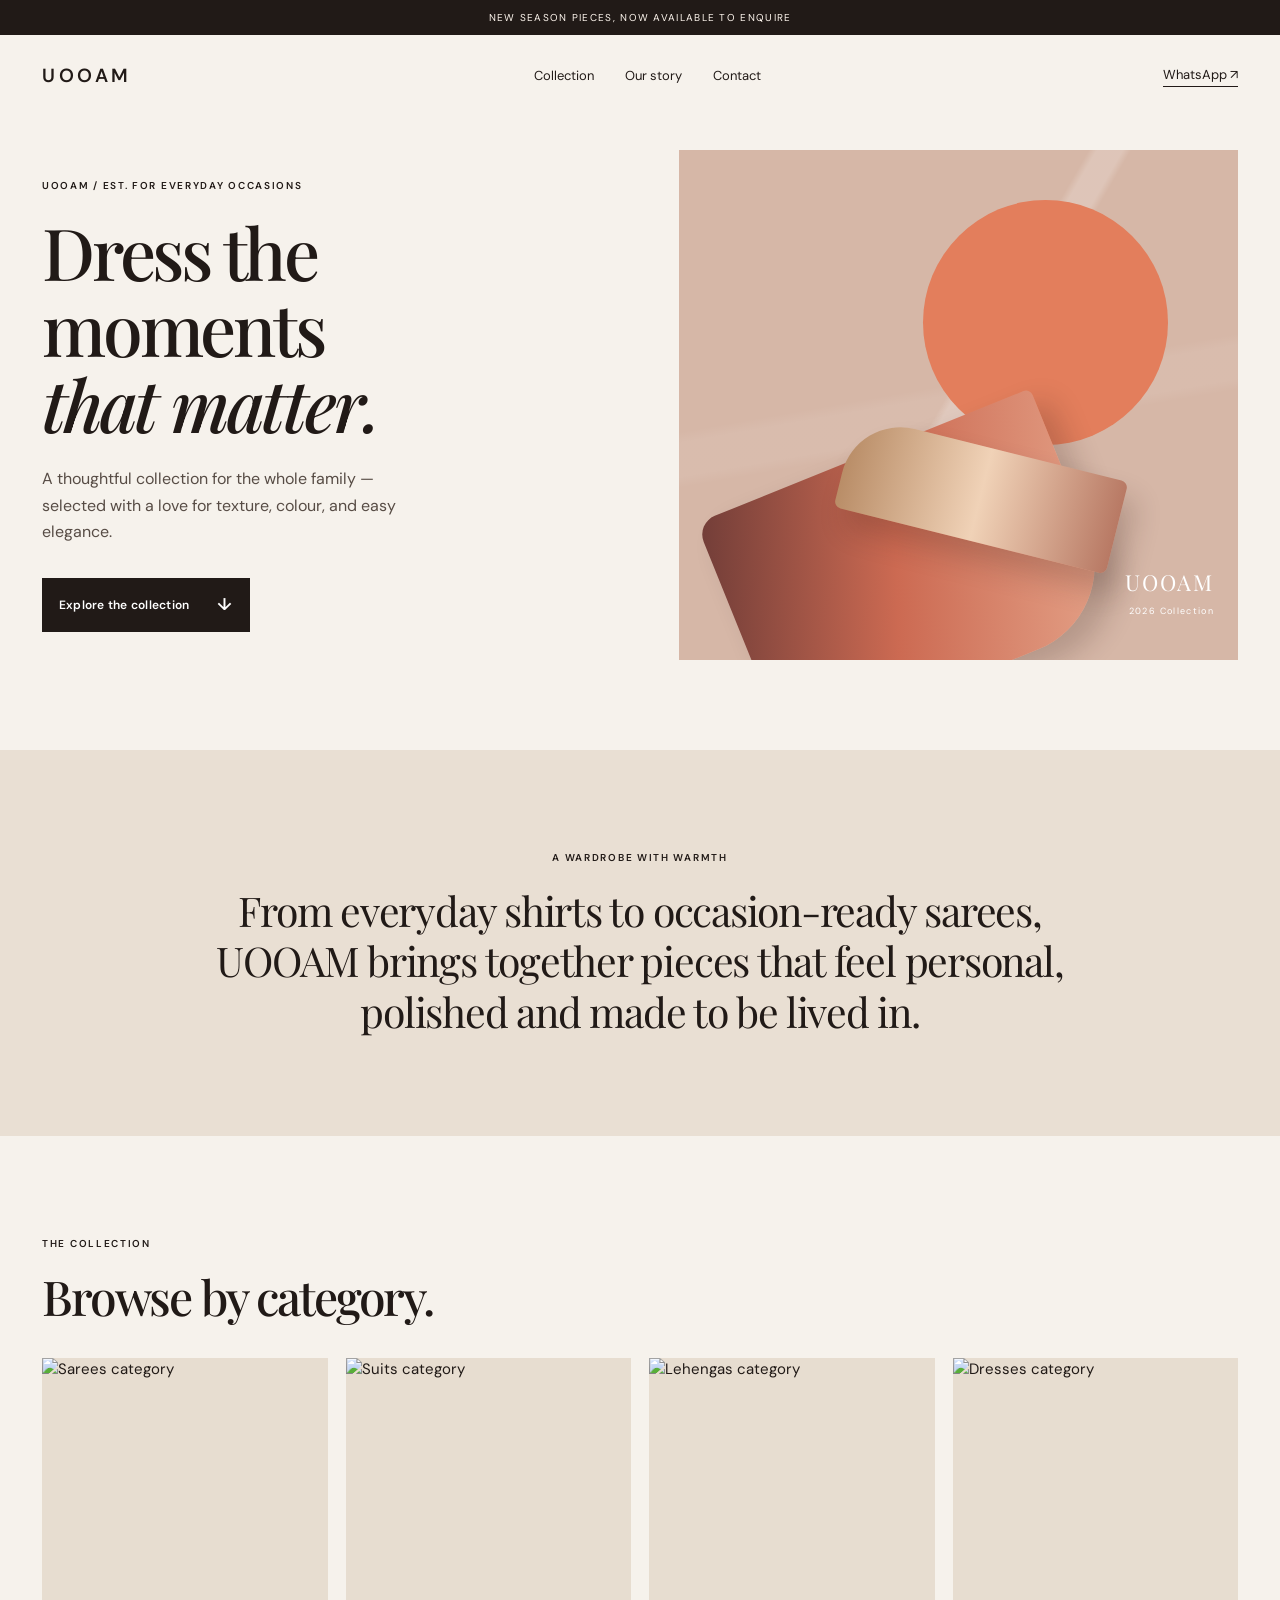
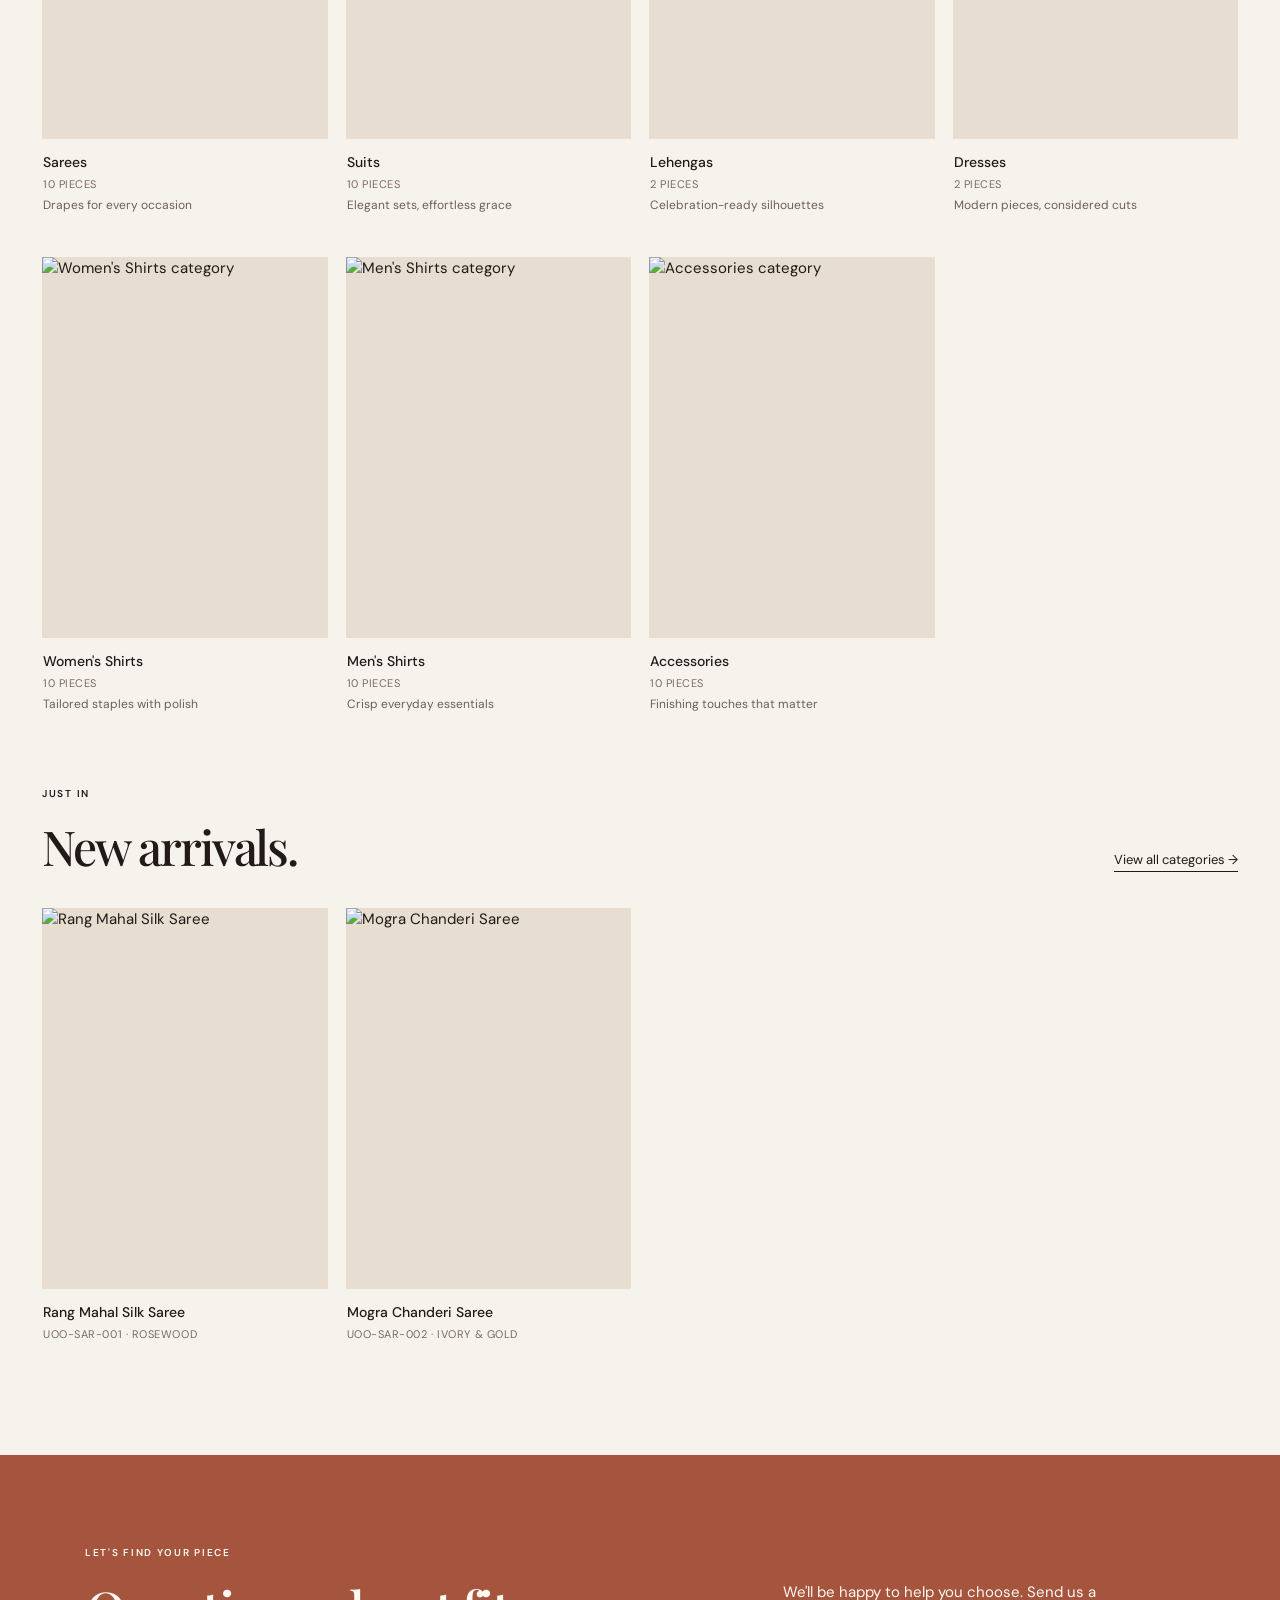
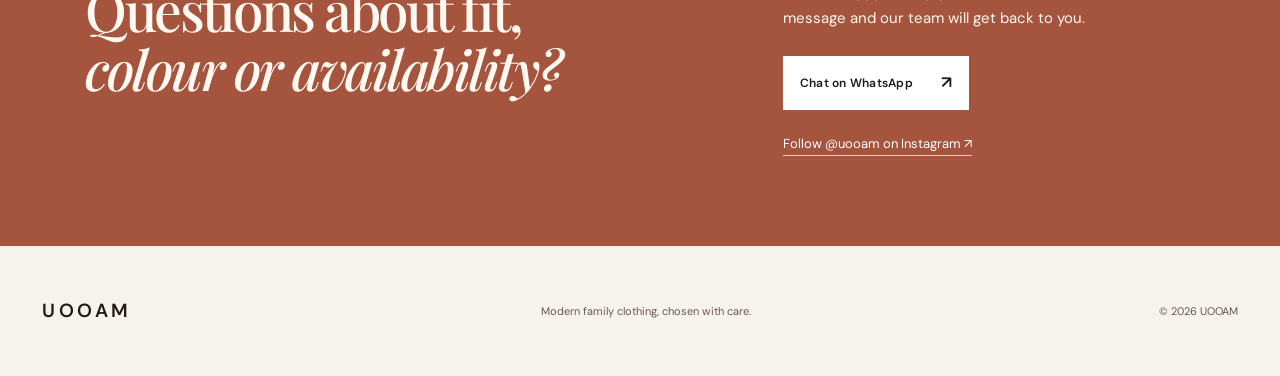
==== index.html @ 82ea700f "Category-first browsing, 7 categories, new arrivals, photo-ready images - Add data/categories.json w" ====
<!doctype html>
<html lang="en">
  <head>
    <meta charset="UTF-8" />
    <meta name="viewport" content="width=device-width, initial-scale=1.0" />
    <meta name="description" content="UOOAM is a considered family clothing collection of sarees, suits, lehengas, dresses, shirts and accessories." />
    <meta name="theme-color" content="#201814" />
    <link rel="canonical" href="https://uooam.com/" />
    <meta property="og:title" content="UOOAM — Modern family clothing" />
    <meta property="og:description" content="Discover our considered collection. Enquire directly on WhatsApp." />
    <meta property="og:type" content="website" />
    <meta property="og:url" content="https://uooam.com/" />
    <meta name="twitter:card" content="summary_large_image" />
    <link rel="preconnect" href="https://fonts.googleapis.com" />
    <link rel="preconnect" href="https://fonts.gstatic.com" crossorigin />
    <link href="https://fonts.googleapis.com/css2?family=DM+Sans:wght@400;500;600&family=Playfair+Display:ital,wght@0,500;0,600;1,500&display=swap" rel="stylesheet" />
    <link rel="stylesheet" href="styles.css" />
    <title>UOOAM — Modern family clothing</title>
    <script type="application/ld+json">
      {"@context":"https://schema.org","@type":"ClothingStore","name":"UOOAM","url":"https://uooam.com/","description":"A family clothing catalogue for sarees, suits, lehengas, dresses, shirts and accessories.","sameAs":["https://www.instagram.com/uooambyurvashiranani?igsh=eGt6aWpmaWcybDBw"]}
    </script>
  </head>
  <body>
    <div class="announcement">New season pieces, now available to enquire</div>
    <header class="site-header">
      <a class="wordmark" href="#top" aria-label="UOOAM home">UOOAM</a>
      <nav aria-label="Main navigation"><a href="#collection">Collection</a><a href="#about">Our story</a><a href="#contact">Contact</a></nav>
      <a class="header-chat" data-whatsapp-general href="#contact">WhatsApp <span aria-hidden="true">↗</span></a>
    </header>
    <main id="top">
      <section class="hero" aria-labelledby="hero-title">
        <div class="hero-copy"><p class="eyebrow">UOOAM / EST. FOR EVERYDAY OCCASIONS</p><h1 id="hero-title">Dress the moments<br /><em>that matter.</em></h1><p class="hero-text">A thoughtful collection for the whole family — selected with a love for texture, colour, and easy elegance.</p><a class="button button-dark" href="#collection">Explore the collection <span>↓</span></a></div>
        <div class="hero-art" role="img" aria-label="A folded textile in warm terracotta and rose tones"><div class="hero-sun"></div><div class="fabric fabric-one"></div><div class="fabric fabric-two"></div><p>UOOAM<br /><i>2026 Collection</i></p></div>
      </section>
      <section class="intro" id="about"><p class="eyebrow">A WARDROBE WITH WARMTH</p><p>From everyday shirts to occasion-ready sarees, UOOAM brings together pieces that feel personal, polished and made to be lived in.</p></section>
      <section class="categories" id="collection" aria-labelledby="categories-title">
        <div class="section-heading"><div><p class="eyebrow">THE COLLECTION</p><h2 id="categories-title">Browse by category.</h2></div></div>
        <div class="category-grid" id="category-grid"></div>
      </section>
      <section class="new-arrivals" id="new-arrivals" aria-labelledby="new-arrivals-title" hidden>
        <div class="section-heading"><div><p class="eyebrow">JUST IN</p><h2 id="new-arrivals-title">New arrivals.</h2></div><a class="view-all" href="#collection">View all categories →</a></div>
        <div class="product-grid" id="new-arrivals-grid"></div>
      </section>
      <section class="contact-panel" id="contact"><div><p class="eyebrow">LET'S FIND YOUR PIECE</p><h2>Questions about fit,<br /><em>colour or availability?</em></h2></div><div><p>We'll be happy to help you choose. Send us a message and our team will get back to you.</p><a class="button button-light" data-whatsapp-general href="#">Chat on WhatsApp <span>↗</span></a><a class="instagram-link" href="https://www.instagram.com/uooambyurvashiranani?igsh=eGt6aWpmaWcybDBw" target="_blank" rel="noreferrer">Follow @uooam on Instagram ↗</a></div></section>
    </main>
    <footer><a class="wordmark" href="#top">UOOAM</a><p>Modern family clothing, chosen with care.</p><p>© <span id="year"></span> UOOAM</p></footer>
    <script src="app.js" defer></script>
  </body>
</html>
---- styles.css ----
:root{--ink:#211a17;--cream:#f6f2ec;--sand:#e7ddd0;--clay:#a5543e;--line:rgba(33,26,23,.16);--serif:"Playfair Display",Georgia,serif;--sans:"DM Sans",Arial,sans-serif}*{box-sizing:border-box}html{scroll-behavior:smooth}body{margin:0;background:var(--cream);color:var(--ink);font-family:var(--sans);font-size:15px;line-height:1.5}
.announcement{background:var(--ink);color:#fff7ef;text-align:center;text-transform:uppercase;letter-spacing:.13em;font-size:10px;padding:10px 20px}
.site-header{height:82px;max-width:1360px;margin:auto;padding:0 42px;display:flex;align-items:center;justify-content:space-between}
.wordmark{color:inherit;text-decoration:none;letter-spacing:.19em;font-weight:600;font-size:19px}
.site-header nav{display:flex;gap:31px}
.site-header nav a,.header-chat,.instagram-link{color:inherit;text-decoration:none;font-size:13px}
.site-header nav a{position:relative}
.site-header nav a:after{content:"";position:absolute;bottom:-5px;left:0;width:0;height:1px;background:currentColor;transition:width .25s}
.site-header nav a:hover:after{width:100%}
.header-chat{border-bottom:1px solid var(--ink);padding-bottom:2px}

/* Hero */
.hero{max-width:1360px;margin:auto;padding:33px 42px 90px;display:grid;grid-template-columns:1fr 1.02fr;align-items:center;gap:7vw;min-height:630px}
.eyebrow{font-size:10px;letter-spacing:.17em;font-weight:600;margin:0 0 20px}
.hero h1,.section-heading h2,.contact-panel h2,.category-header h1{font-family:var(--serif);font-size:clamp(46px,5.6vw,78px);line-height:1.06;font-weight:500;letter-spacing:-.045em;margin:0}
.hero h1 em,.contact-panel em{font-weight:500}
.hero-text{max-width:390px;font-size:16px;line-height:1.65;margin:25px 0 33px;color:#574c45}
.button{display:inline-flex;align-items:center;gap:28px;text-decoration:none;padding:14px 17px;font-size:12px;font-weight:600;letter-spacing:.02em;transition:transform .2s,background .2s}
.button:hover{transform:translateY(-2px)}
.button span{font-size:17px}
.button-dark{background:var(--ink);color:#fff}
.button-light{background:#fff;color:var(--ink)}
.hero-art{height:510px;position:relative;overflow:hidden;background:#d6b7a7;isolation:isolate}
.hero-art:before,.hero-art:after{content:"";position:absolute;inset:0;background:linear-gradient(120deg,transparent 0 48%,rgba(255,255,255,.2) 49% 52%,transparent 53%);z-index:-1}
.hero-art:after{transform:rotate(50deg) scale(1.5);opacity:.35}
.hero-sun{position:absolute;width:245px;height:245px;background:#e37e5c;border-radius:50%;top:50px;right:70px}
.fabric{position:absolute;background:linear-gradient(110deg,#713d38,#cc6a52 47%,#e5a48a);box-shadow:14px 17px 28px rgba(48,23,19,.2)}
.fabric-one{width:360px;height:245px;bottom:-32px;left:50px;transform:rotate(-22deg);border-radius:20px 7px 90px 10px}
.fabric-two{width:280px;height:95px;bottom:118px;left:162px;transform:rotate(14deg);background:linear-gradient(90deg,#b98d67,#f0d2b7,#b87964);border-radius:60px 7px 7px}
.hero-art p{position:absolute;bottom:21px;right:24px;color:#fff;font-family:var(--serif);font-size:22px;line-height:1.05;text-align:right;letter-spacing:.08em}
.hero-art i{font-family:var(--sans);font-size:9px;letter-spacing:.15em;font-style:normal}

/* Intro */
.intro{padding:100px max(42px,calc((100% - 880px)/2));text-align:center;background:#e9dfd3}
.intro p:last-child{font-family:var(--serif);font-size:clamp(27px,3.2vw,45px);line-height:1.23;letter-spacing:-.03em;margin:0}

/* Categories */
.categories{max-width:1360px;margin:auto;padding:100px 42px 60px}
.section-heading{display:flex;justify-content:space-between;align-items:end;margin-bottom:36px;gap:20px}
.section-heading h2{font-size:48px}
.view-all{color:inherit;text-decoration:none;font-size:13px;border-bottom:1px solid var(--ink);padding-bottom:2px}
.category-grid{display:grid;grid-template-columns:repeat(4,1fr);gap:30px 18px}
.category-card{color:inherit;text-decoration:none;animation:fade-up .45s ease both;transition:transform .3s}
.category-card:hover{transform:translateY(-4px)}
.category-photo,.category-art{aspect-ratio:.75;position:relative;overflow:hidden;background:var(--sand)}
.category-photo img{width:100%;height:100%;object-fit:cover;transition:transform .6s}
.category-card:hover .category-photo img{transform:scale(1.04)}
.category-art{display:flex;align-items:end;padding:17px}
.category-art:before{content:"";position:absolute;width:150%;height:73%;top:-25%;left:-25%;transform:rotate(-26deg);background:var(--tone1);opacity:.92}
.category-art:after{content:"";position:absolute;width:100%;height:42%;bottom:-22%;left:19%;transform:rotate(18deg);border-radius:50% 50% 0 0;background:var(--tone2);opacity:.75}
.category-art span{position:relative;color:#fff;font-family:var(--serif);font-size:19px;z-index:1}
.category-meta{padding:13px 1px}
.category-meta h3{font-size:14px;font-weight:500;margin:0 0 3px}
.category-meta p{font-size:11px;letter-spacing:.05em;text-transform:uppercase;color:#776b63;margin:0}
.category-tagline{display:block;font-size:12px;color:#6c6058;margin-top:4px;letter-spacing:0;text-transform:none}

/* New arrivals */
.new-arrivals{max-width:1360px;margin:auto;padding:0 42px 100px}
.new-arrivals .product-grid{grid-template-columns:repeat(4,1fr)}

/* Product cards */
.product-grid{display:grid;grid-template-columns:repeat(4,1fr);gap:30px 18px}
.product-card{min-width:0;animation:fade-up .45s ease both}
.product-link{display:block;color:inherit;text-decoration:none}
.product-photo{aspect-ratio:.75;overflow:hidden;background:var(--sand)}
.product-photo img{width:100%;height:100%;object-fit:cover;transition:transform .5s}
.product-card:hover .product-photo img{transform:scale(1.03)}
.product-image{aspect-ratio:.75;background:var(--sand);position:relative;overflow:hidden;display:flex;align-items:end;padding:17px}
.product-image:before{content:"";position:absolute;width:150%;height:73%;top:-25%;left:-25%;transform:rotate(-26deg);background:var(--tone1);opacity:.92}
.product-image:after{content:"";position:absolute;width:100%;height:42%;bottom:-22%;left:19%;transform:rotate(18deg);border-radius:50% 50% 0 0;background:var(--tone2);opacity:.75}
.product-image span{position:relative;color:#fff;font-family:var(--serif);font-size:19px;line-height:1.1;z-index:1;max-width:75%}
.product-image i{position:absolute;right:15px;top:14px;color:#fff;font-size:9px;font-style:normal;letter-spacing:.12em;text-transform:uppercase;z-index:1}
.product-meta{padding:13px 1px}
.product-meta h3{font-size:14px;font-weight:500;margin:0 0 3px}
.product-meta p{font-size:11px;letter-spacing:.05em;text-transform:uppercase;color:#776b63;margin:0}
.product-count{font-size:12px;color:#6c6058;margin:0 0 24px}

/* Catalogue controls */
.catalogue-controls{display:flex;gap:11px;margin-bottom:36px}
.search{height:47px;display:flex;align-items:center;padding:0 13px;background:#fff;flex:1;max-width:440px}
.search input,select{font:inherit;border:0;background:transparent;outline:0;width:100%;color:var(--ink);font-size:13px}
.search span{font-size:22px;line-height:0}
.filter-wrap{background:#fff;padding:0 14px;height:47px;min-width:150px;display:flex;align-items:center}
.empty-state{padding:50px 0;text-align:center;color:#6c6058}

/* Category page */
.category-header{margin-bottom:36px}
.category-header h1{font-size:clamp(38px,4.3vw,60px)}
.detail-page{max-width:1360px;margin:auto;padding:32px 42px 100px}
.back-link{color:var(--ink);font-size:12px;text-decoration:none;border-bottom:1px solid var(--ink);padding-bottom:2px}

/* Contact */
.contact-panel{background:var(--clay);color:#fff9f1;padding:90px max(42px,calc((100% - 1110px)/2));display:grid;grid-template-columns:1.2fr .8fr;gap:80px}
.contact-panel h2{font-size:clamp(38px,4.3vw,60px)}
.contact-panel>div:last-child{padding-top:35px}
.contact-panel>div:last-child>p{font-size:15px;line-height:1.7;max-width:350px;margin:0 0 25px}
.instagram-link{display:block;margin-top:24px;color:#fff;border-bottom:1px solid rgba(255,255,255,.7);width:max-content;padding-bottom:2px}

/* Footer */
footer{max-width:1360px;margin:auto;min-height:130px;padding:35px 42px;display:flex;align-items:center;justify-content:space-between;color:#655a52;font-size:11px}
footer .wordmark{color:var(--ink)}
.sr-only{position:absolute;width:1px;height:1px;overflow:hidden;clip:rect(0,0,0,0)}

@keyframes fade-up{from{opacity:0;transform:translateY(9px)}to{opacity:1;transform:translateY(0)}}

/* Product detail */
.product-detail{display:grid;grid-template-columns:1.2fr .8fr;gap:7vw;margin-top:34px}
.detail-gallery{display:grid;grid-template-columns:1fr 1fr;gap:14px}
.detail-photo{aspect-ratio:.83;overflow:hidden;background:var(--sand)}
.detail-photo img{width:100%;height:100%;object-fit:cover}
.detail-photo.image-0{grid-row:span 2;aspect-ratio:.71}
.detail-image{aspect-ratio:.83;background:var(--sand);position:relative;overflow:hidden;display:flex;align-items:end;padding:24px}
.detail-image:before{content:"";position:absolute;width:140%;height:73%;top:-21%;left:-20%;transform:rotate(-25deg);background:var(--tone1)}
.detail-image:after{content:"";position:absolute;width:100%;height:47%;bottom:-24%;left:17%;border-radius:50% 50% 0 0;transform:rotate(17deg);background:var(--tone2);opacity:.78}
.detail-image span{font-family:var(--serif);font-size:23px;color:#fff;position:relative;z-index:1}
.detail-image:first-child{grid-row:span 2;aspect-ratio:.71}
.detail-copy{padding-top:20px}
.detail-copy h1{font-family:var(--serif);font-size:clamp(42px,4.3vw,64px);line-height:1.06;letter-spacing:-.04em;font-weight:500;margin:0}
.detail-description{color:#5e5149;line-height:1.7;margin:24px 0 34px;max-width:370px}
.detail-copy dl{border-top:1px solid var(--line);margin:0 0 31px}
.detail-copy dl div{display:flex;justify-content:space-between;gap:20px;border-bottom:1px solid var(--line);padding:14px 0;font-size:13px}
.detail-copy dt{color:#70645d}
.detail-copy dd{margin:0;text-align:right}
.order-button{gap:36px}
.order-note{font-size:11px;color:#756962;margin-top:13px}

/* Responsive */
@media(max-width:760px){
  .site-header{padding:0 20px;height:67px}
  .site-header nav{display:none}
  .header-chat{font-size:11px}
  .hero{padding:16px 20px 56px;grid-template-columns:1fr;gap:38px;min-height:0}
  .hero h1{font-size:51px}
  .hero-art{height:390px;order:-1}
  .hero-sun{width:180px;height:180px;right:24px;top:35px}
  .fabric-one{left:7px;width:310px}
  .fabric-two{left:75px}
  .intro{padding:75px 27px}
  .categories{padding:70px 20px 50px}
  .section-heading{display:block;margin-bottom:27px}
  .section-heading h2{font-size:39px}
  .view-all{display:inline-block;margin-top:10px}
  .category-grid{grid-template-columns:repeat(2,1fr);gap:26px 12px}
  .new-arrivals{padding:0 20px 70px}
  .new-arrivals .product-grid{grid-template-columns:repeat(2,1fr)}
  .product-grid{grid-template-columns:repeat(2,1fr);gap:26px 12px}
  .product-image{padding:11px}
  .product-image span{font-size:15px}
  .catalogue-controls{display:grid;grid-template-columns:1fr 1fr}
  .search{grid-column:1/-1;max-width:none}
  .filter-wrap{min-width:0}
  .contact-panel{padding:67px 20px;grid-template-columns:1fr;gap:8px}
  .contact-panel>div:last-child{padding-top:0}
  footer{padding:30px 20px;display:grid;gap:13px;justify-content:start}
  .hero-text{font-size:15px}
  .detail-page{padding:20px 20px 65px}
  .product-detail{grid-template-columns:1fr;gap:30px;margin-top:27px}
  .detail-gallery{gap:8px}
  .detail-image{padding:12px}
  .detail-image span{font-size:16px}
  .detail-copy{padding:0}
  .detail-copy h1{font-size:45px}
}
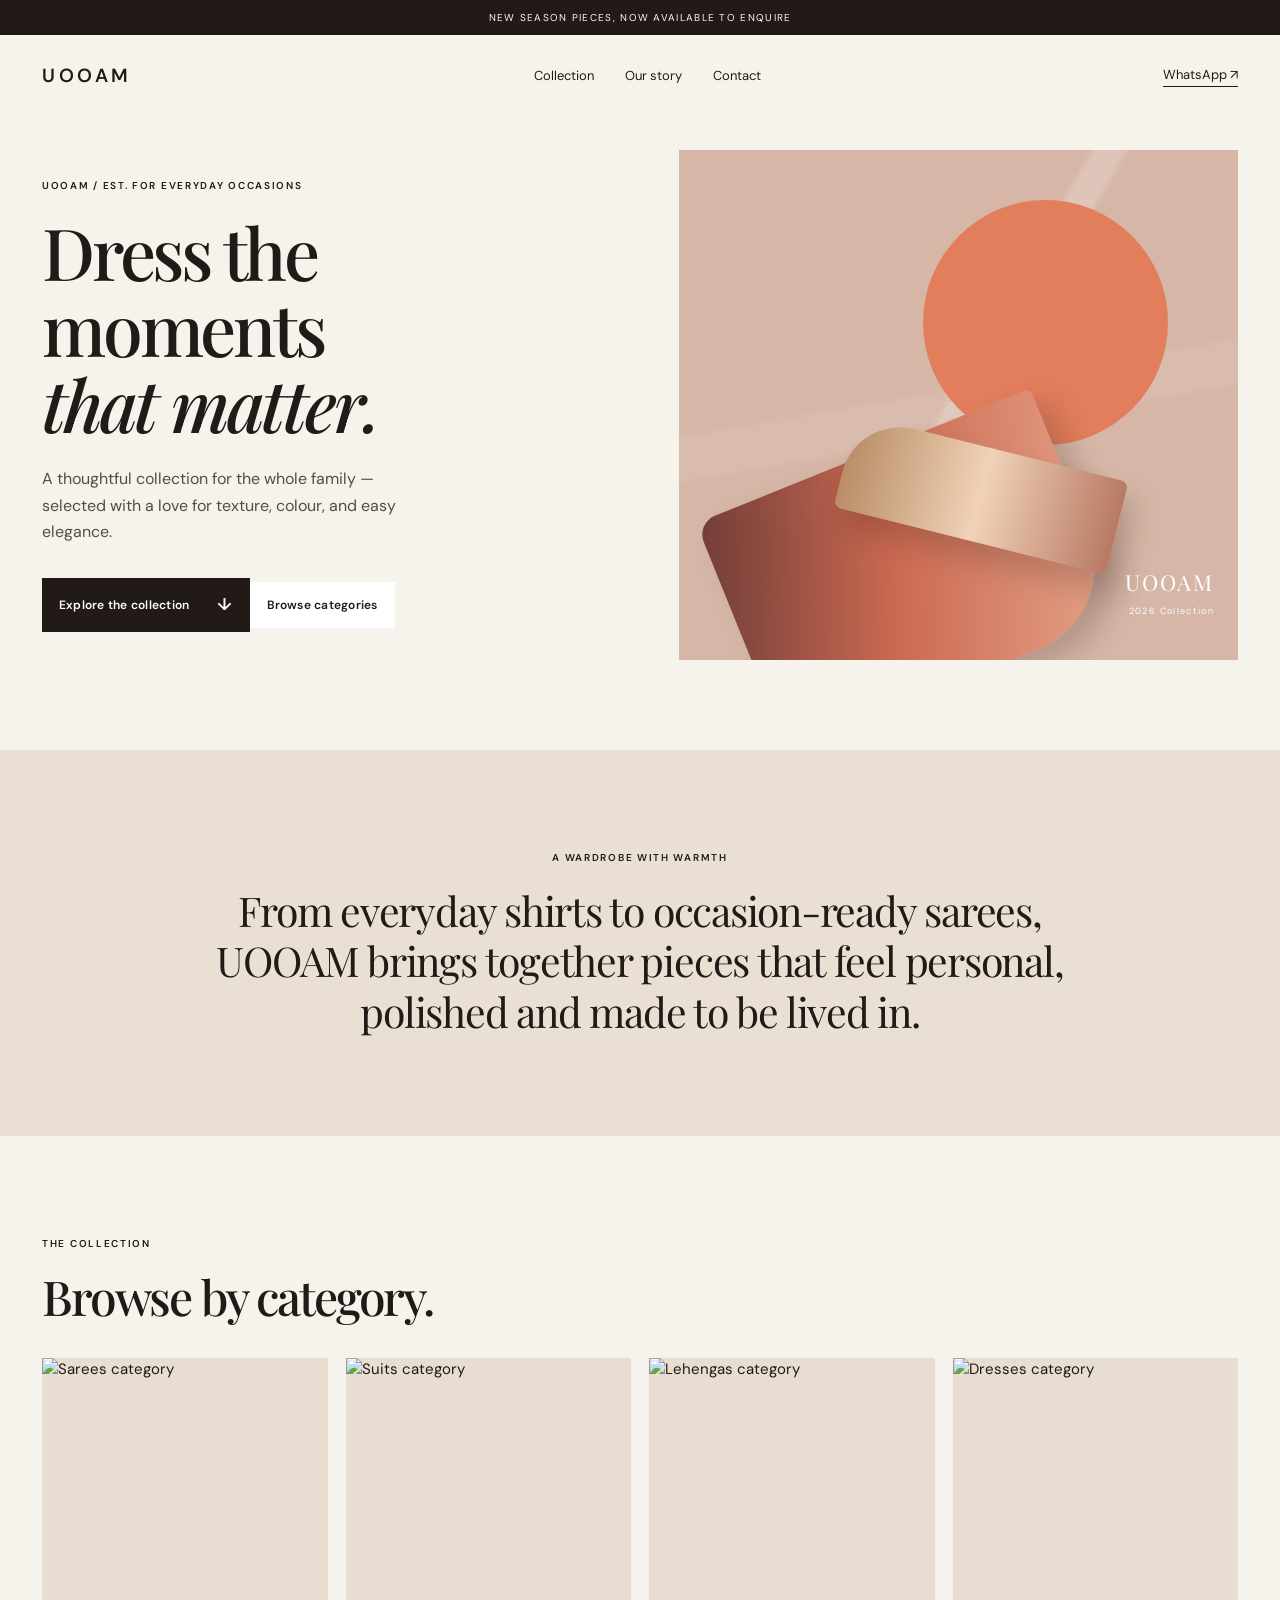
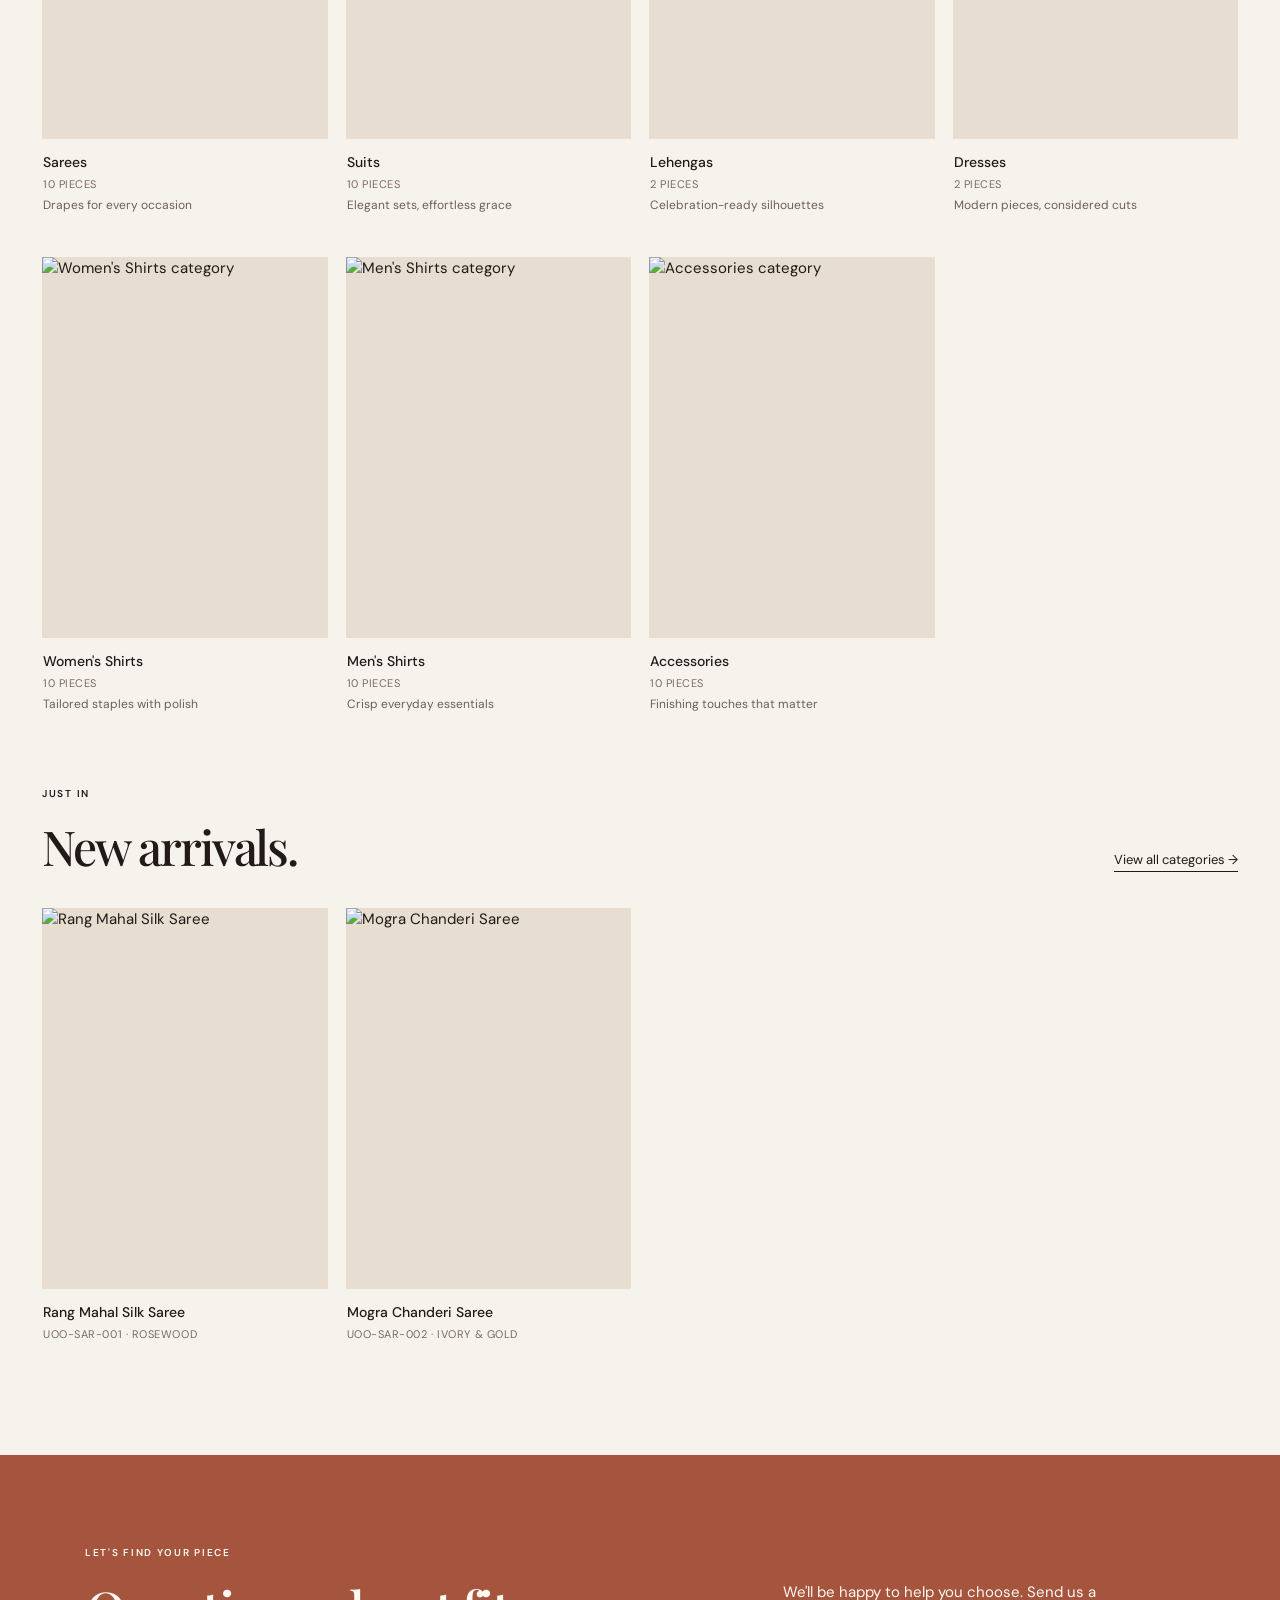
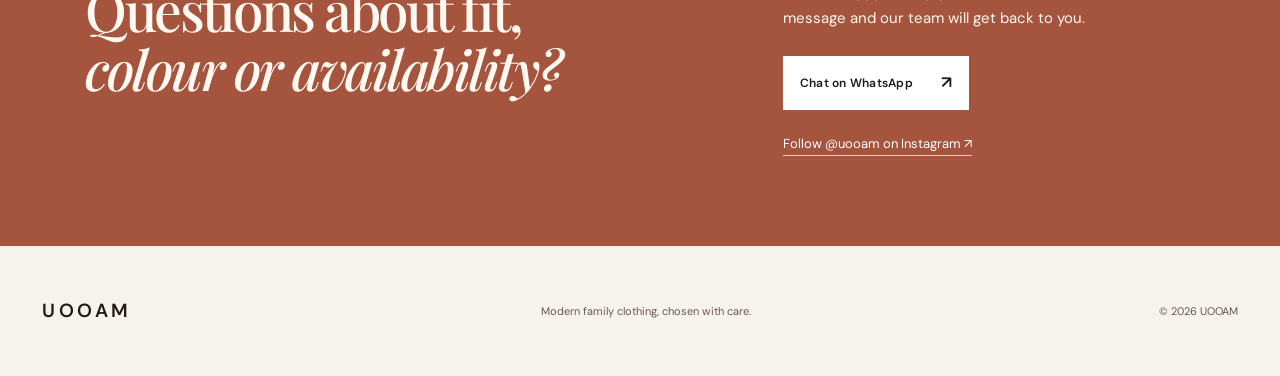
==== commit 3ff43194: "Add Browse Categories button to homepage" ====
--- a/index.html
+++ b/index.html
@@ -29,7 +29,7 @@
     </header>
     <main id="top">
       <section class="hero" aria-labelledby="hero-title">
-        <div class="hero-copy"><p class="eyebrow">UOOAM / EST. FOR EVERYDAY OCCASIONS</p><h1 id="hero-title">Dress the moments<br /><em>that matter.</em></h1><p class="hero-text">A thoughtful collection for the whole family — selected with a love for texture, colour, and easy elegance.</p><a class="button button-dark" href="#collection">Explore the collection <span>↓</span></a></div>
+        <div class="hero-copy"><p class="eyebrow">UOOAM / EST. FOR EVERYDAY OCCASIONS</p><h1 id="hero-title">Dress the moments<br /><em>that matter.</em></h1><p class="hero-text">A thoughtful collection for the whole family — selected with a love for texture, colour, and easy elegance.</p><div class="hero-actions"><a class="button button-dark" href="#collection">Explore the collection <span>↓</span></a><a class="button button-light" href="#collection">Browse categories</a></div></div>
         <div class="hero-art" role="img" aria-label="A folded textile in warm terracotta and rose tones"><div class="hero-sun"></div><div class="fabric fabric-one"></div><div class="fabric fabric-two"></div><p>UOOAM<br /><i>2026 Collection</i></p></div>
       </section>
       <section class="intro" id="about"><p class="eyebrow">A WARDROBE WITH WARMTH</p><p>From everyday shirts to occasion-ready sarees, UOOAM brings together pieces that feel personal, polished and made to be lived in.</p></section>
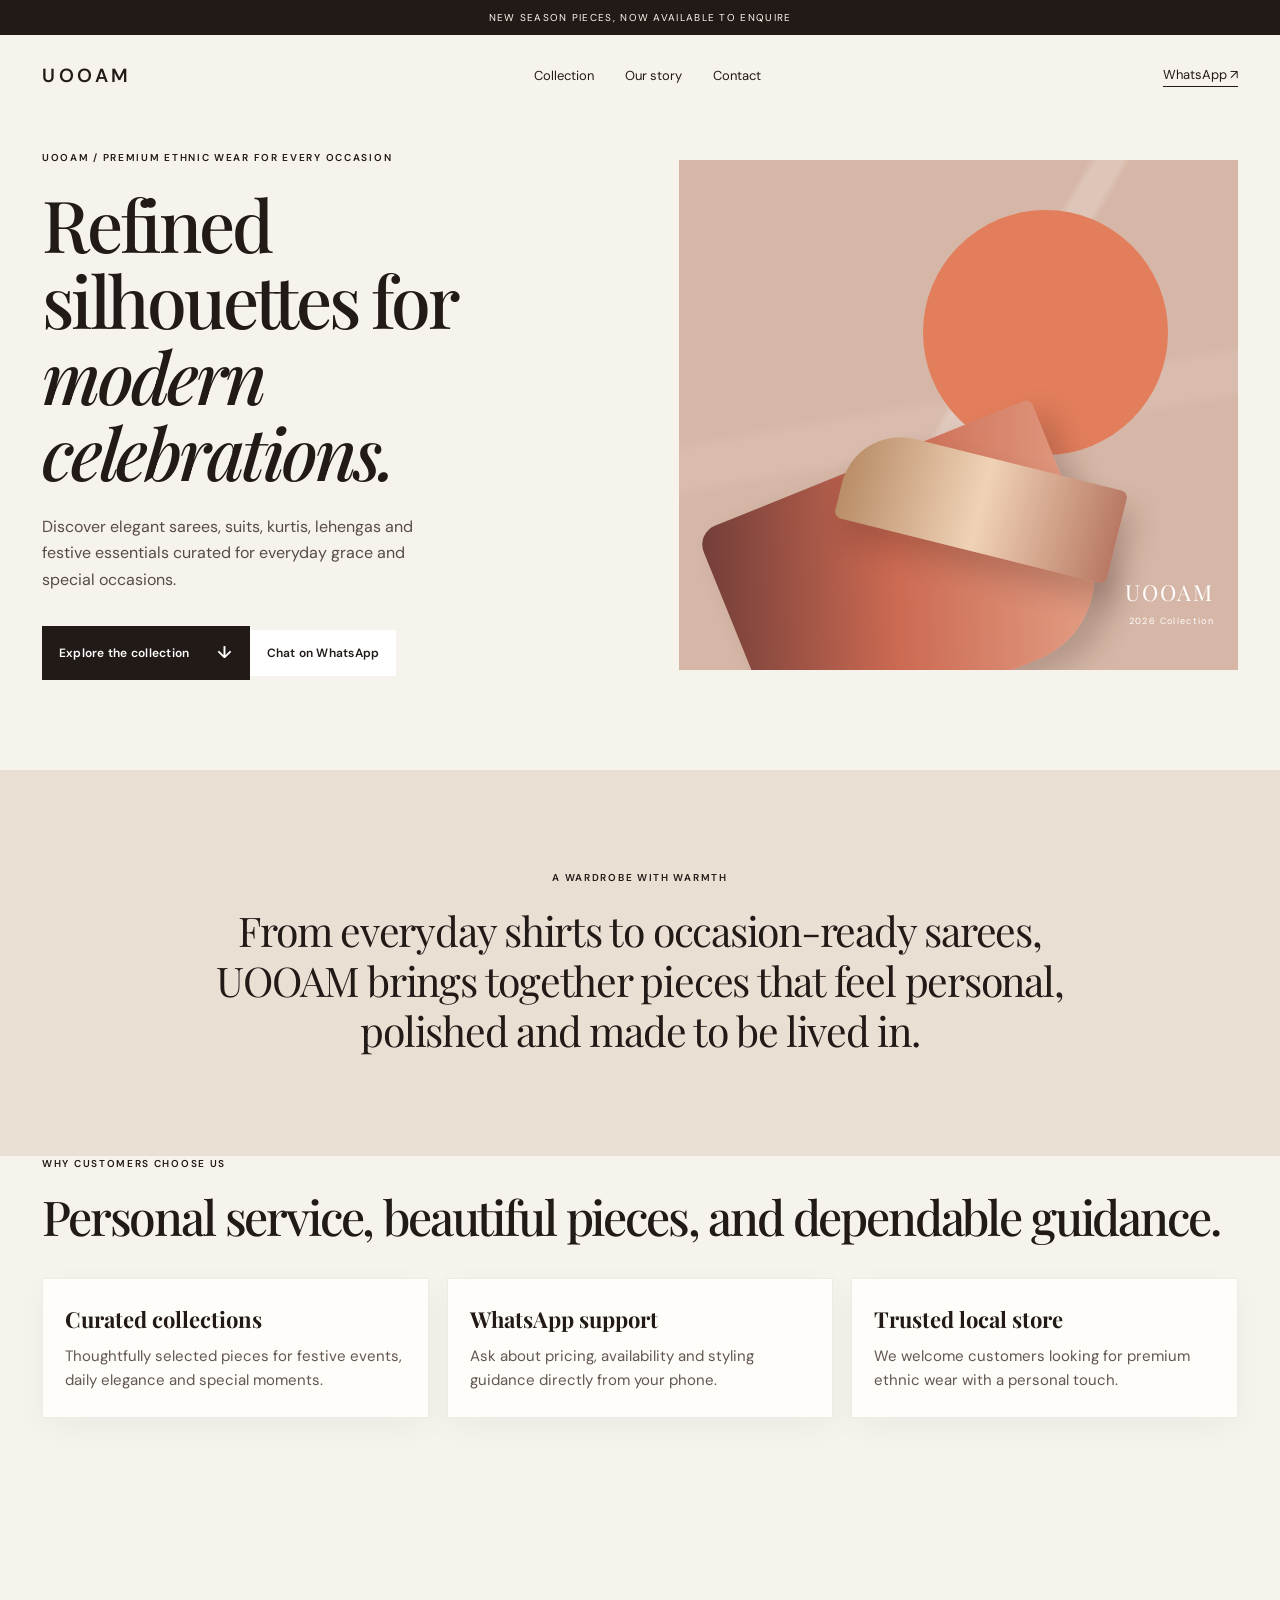
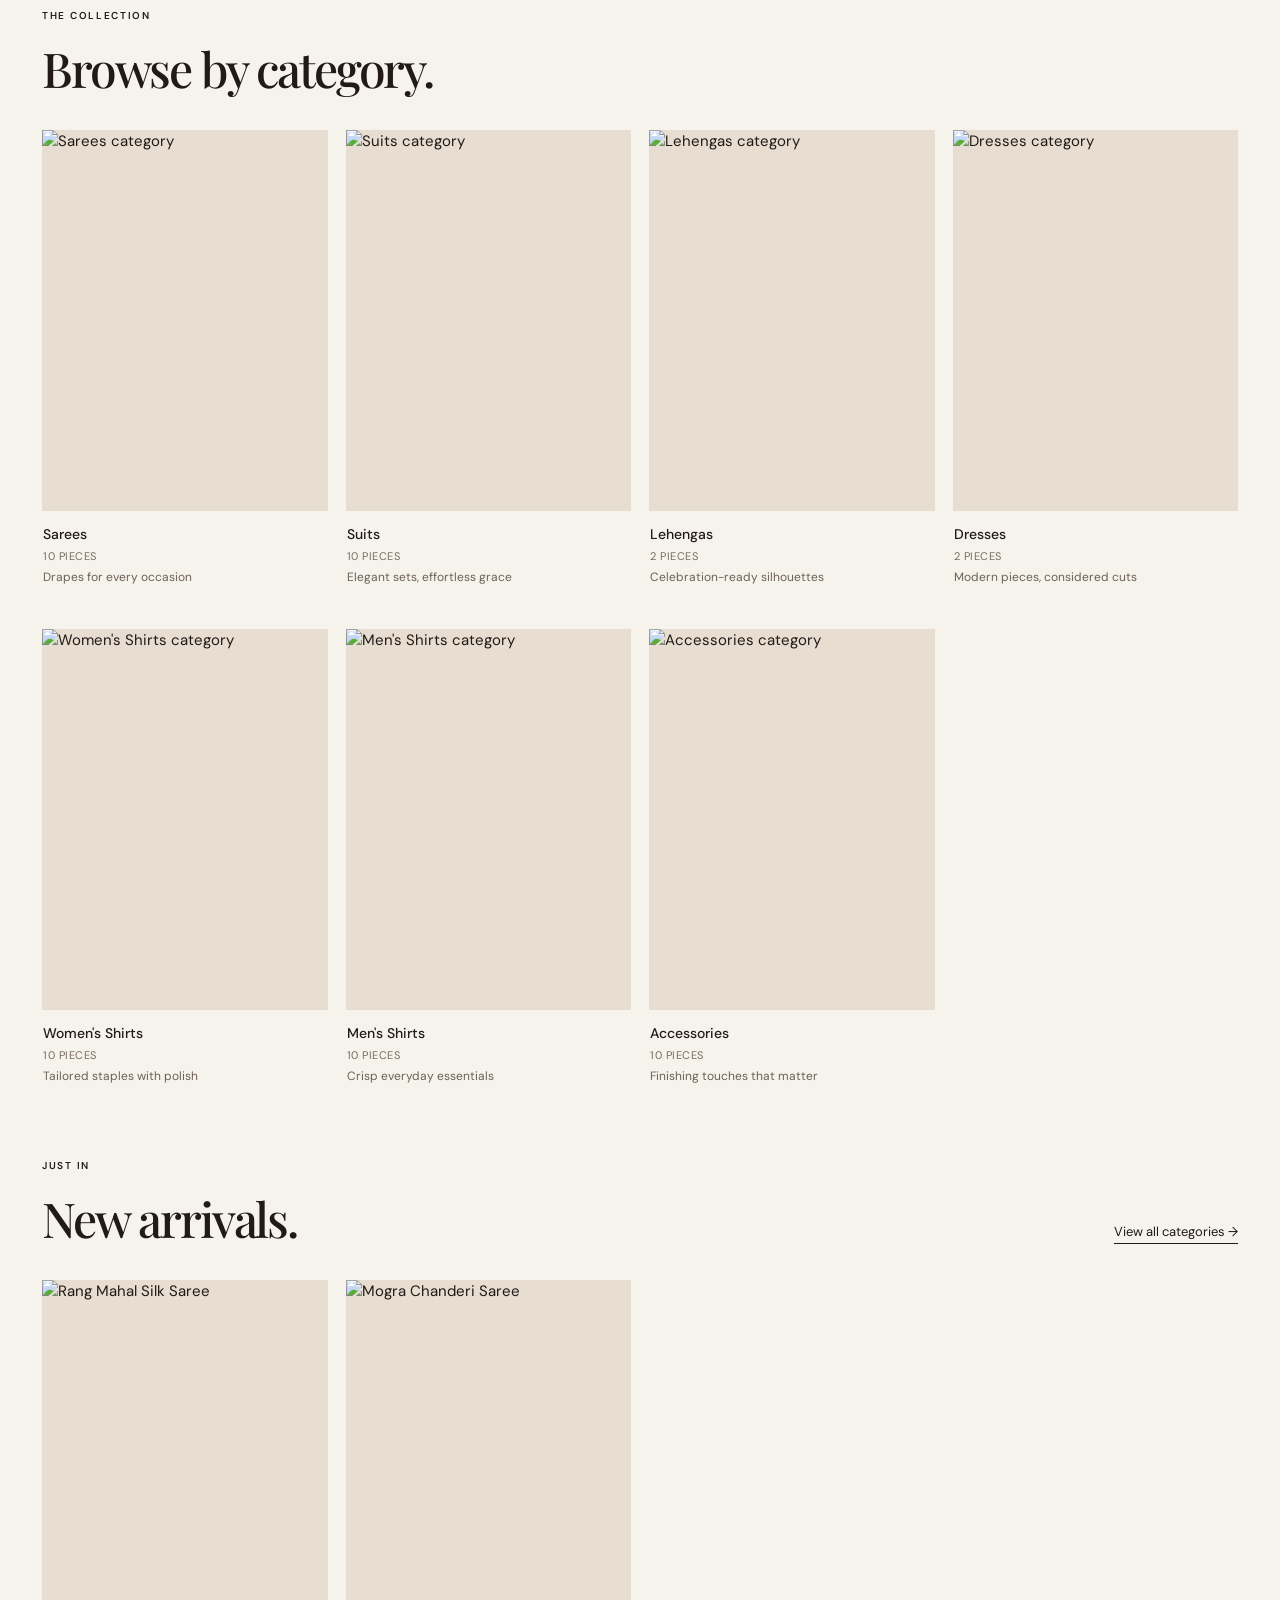
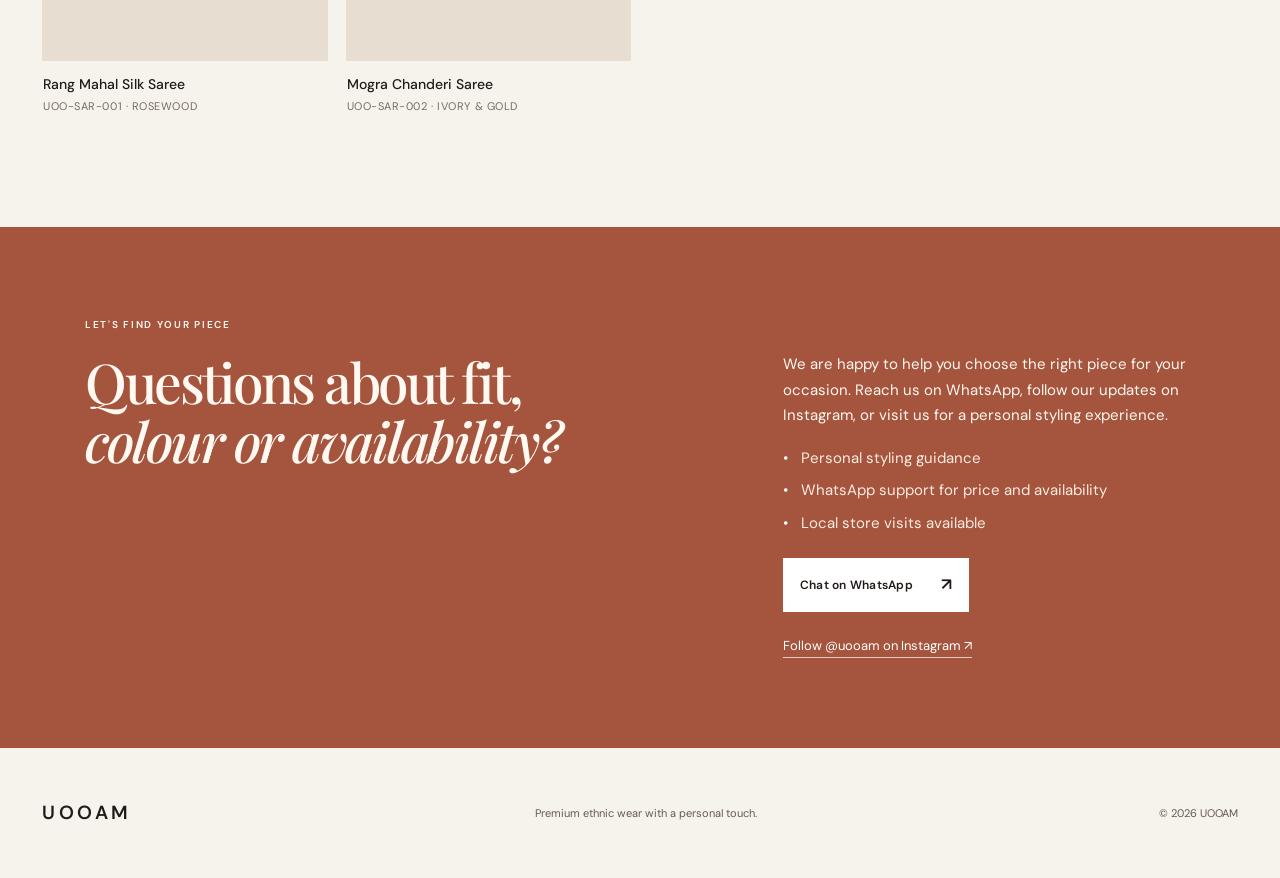
==== commit ec11727c: "Enhance homepage, SEO, accessibility, and premium styling" ====
--- a/index.html
+++ b/index.html
@@ -3,14 +3,20 @@
   <head>
     <meta charset="UTF-8" />
     <meta name="viewport" content="width=device-width, initial-scale=1.0" />
-    <meta name="description" content="UOOAM is a considered family clothing collection of sarees, suits, lehengas, dresses, shirts and accessories." />
+    <meta name="description" content="UOOAM offers premium ethnic wear for sarees, suits, kurtis, lehengas and festive dressing with personal WhatsApp support." />
     <meta name="theme-color" content="#201814" />
+    <meta name="robots" content="index,follow" />
     <link rel="canonical" href="https://uooam.com/" />
-    <meta property="og:title" content="UOOAM — Modern family clothing" />
-    <meta property="og:description" content="Discover our considered collection. Enquire directly on WhatsApp." />
+    <meta property="og:title" content="UOOAM — Premium ethnic wear for modern celebrations" />
+    <meta property="og:description" content="Discover elegant sarees, suits, kurtis, lehengas and festive essentials curated for everyday grace and special occasions." />
     <meta property="og:type" content="website" />
     <meta property="og:url" content="https://uooam.com/" />
+    <meta property="og:image" content="https://uooam.com/images/catagories/sarees.webp" />
+    <meta property="og:site_name" content="UOOAM" />
     <meta name="twitter:card" content="summary_large_image" />
+    <meta name="twitter:title" content="UOOAM — Premium ethnic wear" />
+    <meta name="twitter:description" content="Discover elegant sarees, suits, kurtis, lehengas and festive essentials curated for everyday grace and special occasions." />
+    <meta name="twitter:image" content="https://uooam.com/images/catagories/sarees.webp" />
     <link rel="preconnect" href="https://fonts.googleapis.com" />
     <link rel="preconnect" href="https://fonts.gstatic.com" crossorigin />
     <link href="https://fonts.googleapis.com/css2?family=DM+Sans:wght@400;500;600&family=Playfair+Display:ital,wght@0,500;0,600;1,500&display=swap" rel="stylesheet" />
@@ -21,18 +27,27 @@
     </script>
   </head>
   <body>
+    <a class="skip-link" href="#main-content">Skip to content</a>
     <div class="announcement">New season pieces, now available to enquire</div>
     <header class="site-header">
       <a class="wordmark" href="#top" aria-label="UOOAM home">UOOAM</a>
       <nav aria-label="Main navigation"><a href="#collection">Collection</a><a href="#about">Our story</a><a href="#contact">Contact</a></nav>
       <a class="header-chat" data-whatsapp-general href="#contact">WhatsApp <span aria-hidden="true">↗</span></a>
     </header>
-    <main id="top">
+    <main id="main-content">
       <section class="hero" aria-labelledby="hero-title">
-        <div class="hero-copy"><p class="eyebrow">UOOAM / EST. FOR EVERYDAY OCCASIONS</p><h1 id="hero-title">Dress the moments<br /><em>that matter.</em></h1><p class="hero-text">A thoughtful collection for the whole family — selected with a love for texture, colour, and easy elegance.</p><div class="hero-actions"><a class="button button-dark" href="#collection">Explore the collection <span>↓</span></a><a class="button button-light" href="#collection">Browse categories</a></div></div>
+        <div class="hero-copy"><p class="eyebrow">UOOAM / PREMIUM ETHNIC WEAR FOR EVERY OCCASION</p><h1 id="hero-title">Refined silhouettes for<br /><em>modern celebrations.</em></h1><p class="hero-text">Discover elegant sarees, suits, kurtis, lehengas and festive essentials curated for everyday grace and special occasions.</p><div class="hero-actions"><a class="button button-dark" href="#collection">Explore the collection <span>↓</span></a><a class="button button-light" href="#contact">Chat on WhatsApp</a></div></div>
         <div class="hero-art" role="img" aria-label="A folded textile in warm terracotta and rose tones"><div class="hero-sun"></div><div class="fabric fabric-one"></div><div class="fabric fabric-two"></div><p>UOOAM<br /><i>2026 Collection</i></p></div>
       </section>
       <section class="intro" id="about"><p class="eyebrow">A WARDROBE WITH WARMTH</p><p>From everyday shirts to occasion-ready sarees, UOOAM brings together pieces that feel personal, polished and made to be lived in.</p></section>
+      <section class="trust-section" aria-labelledby="trust-title">
+        <div class="section-heading"><div><p class="eyebrow">WHY CUSTOMERS CHOOSE US</p><h2 id="trust-title">Personal service, beautiful pieces, and dependable guidance.</h2></div></div>
+        <div class="trust-grid">
+          <article class="trust-card"><h3>Curated collections</h3><p>Thoughtfully selected pieces for festive events, daily elegance and special moments.</p></article>
+          <article class="trust-card"><h3>WhatsApp support</h3><p>Ask about pricing, availability and styling guidance directly from your phone.</p></article>
+          <article class="trust-card"><h3>Trusted local store</h3><p>We welcome customers looking for premium ethnic wear with a personal touch.</p></article>
+        </div>
+      </section>
       <section class="categories" id="collection" aria-labelledby="categories-title">
         <div class="section-heading"><div><p class="eyebrow">THE COLLECTION</p><h2 id="categories-title">Browse by category.</h2></div></div>
         <div class="category-grid" id="category-grid"></div>
@@ -41,9 +56,9 @@
         <div class="section-heading"><div><p class="eyebrow">JUST IN</p><h2 id="new-arrivals-title">New arrivals.</h2></div><a class="view-all" href="#collection">View all categories →</a></div>
         <div class="product-grid" id="new-arrivals-grid"></div>
       </section>
-      <section class="contact-panel" id="contact"><div><p class="eyebrow">LET'S FIND YOUR PIECE</p><h2>Questions about fit,<br /><em>colour or availability?</em></h2></div><div><p>We'll be happy to help you choose. Send us a message and our team will get back to you.</p><a class="button button-light" data-whatsapp-general href="#">Chat on WhatsApp <span>↗</span></a><a class="instagram-link" href="https://www.instagram.com/uooambyurvashiranani?igsh=eGt6aWpmaWcybDBw" target="_blank" rel="noreferrer">Follow @uooam on Instagram ↗</a></div></section>
+      <section class="contact-panel" id="contact"><div><p class="eyebrow">LET'S FIND YOUR PIECE</p><h2>Questions about fit,<br /><em>colour or availability?</em></h2></div><div><p>We are happy to help you choose the right piece for your occasion. Reach us on WhatsApp, follow our updates on Instagram, or visit us for a personal styling experience.</p><ul class="contact-highlights"><li>Personal styling guidance</li><li>WhatsApp support for price and availability</li><li>Local store visits available</li></ul><a class="button button-light" data-whatsapp-general href="#">Chat on WhatsApp <span>↗</span></a><a class="instagram-link" href="https://www.instagram.com/uooambyurvashiranani?igsh=eGt6aWpmaWcybDBw" target="_blank" rel="noreferrer">Follow @uooam on Instagram ↗</a></div></section>
     </main>
-    <footer><a class="wordmark" href="#top">UOOAM</a><p>Modern family clothing, chosen with care.</p><p>© <span id="year"></span> UOOAM</p></footer>
+    <footer><a class="wordmark" href="#top">UOOAM</a><p>Premium ethnic wear with a personal touch.</p><p>© <span id="year"></span> UOOAM</p></footer>
     <script src="app.js" defer></script>
   </body>
 </html>
--- a/styles.css
+++ b/styles.css
@@ -1,6 +1,6 @@
-:root{--ink:#211a17;--cream:#f6f2ec;--sand:#e7ddd0;--clay:#a5543e;--line:rgba(33,26,23,.16);--serif:"Playfair Display",Georgia,serif;--sans:"DM Sans",Arial,sans-serif}*{box-sizing:border-box}html{scroll-behavior:smooth}body{margin:0;background:var(--cream);color:var(--ink);font-family:var(--sans);font-size:15px;line-height:1.5}
+:root{--ink:#211a17;--cream:#f6f2ec;--sand:#e7ddd0;--clay:#a5543e;--clay-dark:#8f4330;--line:rgba(33,26,23,.16);--serif:"Playfair Display",Georgia,serif;--sans:"DM Sans",Arial,sans-serif}*{box-sizing:border-box}html{scroll-behavior:smooth}body{margin:0;background:var(--cream);color:var(--ink);font-family:var(--sans);font-size:15px;line-height:1.5}a{color:inherit}img{max-width:100%;display:block}.skip-link{position:absolute;left:-999px;top:auto}.skip-link:focus{left:20px;top:20px;z-index:20;background:#fff;padding:10px 14px;border:1px solid var(--ink)}
 .announcement{background:var(--ink);color:#fff7ef;text-align:center;text-transform:uppercase;letter-spacing:.13em;font-size:10px;padding:10px 20px}
-.site-header{height:82px;max-width:1360px;margin:auto;padding:0 42px;display:flex;align-items:center;justify-content:space-between}
+.site-header{height:82px;max-width:1360px;margin:auto;padding:0 42px;display:flex;align-items:center;justify-content:space-between;position:sticky;top:0;background:rgba(246,242,236,.92);backdrop-filter:blur(10px);z-index:10}
 .wordmark{color:inherit;text-decoration:none;letter-spacing:.19em;font-weight:600;font-size:19px}
 .site-header nav{display:flex;gap:31px}
 .site-header nav a,.header-chat,.instagram-link{color:inherit;text-decoration:none;font-size:13px}
@@ -33,6 +33,13 @@
 /* Intro */
 .intro{padding:100px max(42px,calc((100% - 880px)/2));text-align:center;background:#e9dfd3}
 .intro p:last-child{font-family:var(--serif);font-size:clamp(27px,3.2vw,45px);line-height:1.23;letter-spacing:-.03em;margin:0}
+
+/* Trust */
+.trust-section{max-width:1360px;margin:auto;padding:0 42px 90px}
+.trust-grid{display:grid;grid-template-columns:repeat(3,minmax(0,1fr));gap:18px}
+.trust-card{background:#fffdf9;border:1px solid rgba(33,26,23,.08);padding:24px 22px;box-shadow:0 10px 30px rgba(33,26,23,.04)}
+.trust-card h3{font-family:var(--serif);font-size:22px;margin:0 0 8px}
+.trust-card p{margin:0;color:#62564f;line-height:1.65}
 
 /* Categories */
 .categories{max-width:1360px;margin:auto;padding:100px 42px 60px}
@@ -93,7 +100,10 @@
 .contact-panel{background:var(--clay);color:#fff9f1;padding:90px max(42px,calc((100% - 1110px)/2));display:grid;grid-template-columns:1.2fr .8fr;gap:80px}
 .contact-panel h2{font-size:clamp(38px,4.3vw,60px)}
 .contact-panel>div:last-child{padding-top:35px}
-.contact-panel>div:last-child>p{font-size:15px;line-height:1.7;max-width:350px;margin:0 0 25px}
+.contact-panel>div:last-child>p{font-size:15px;line-height:1.7;max-width:420px;margin:0 0 18px}
+.contact-highlights{list-style:none;padding:0;margin:0 0 24px;display:grid;gap:10px}
+.contact-highlights li{position:relative;padding-left:18px;color:#ffece1}
+.contact-highlights li:before{content:"•";position:absolute;left:0;color:#fff}
 .instagram-link{display:block;margin-top:24px;color:#fff;border-bottom:1px solid rgba(255,255,255,.7);width:max-content;padding-bottom:2px}
 
 /* Footer */
@@ -136,6 +146,8 @@
   .fabric-one{left:7px;width:310px}
   .fabric-two{left:75px}
   .intro{padding:75px 27px}
+  .trust-section{padding:0 20px 70px}
+  .trust-grid{grid-template-columns:1fr}
   .categories{padding:70px 20px 50px}
   .section-heading{display:block;margin-bottom:27px}
   .section-heading h2{font-size:39px}
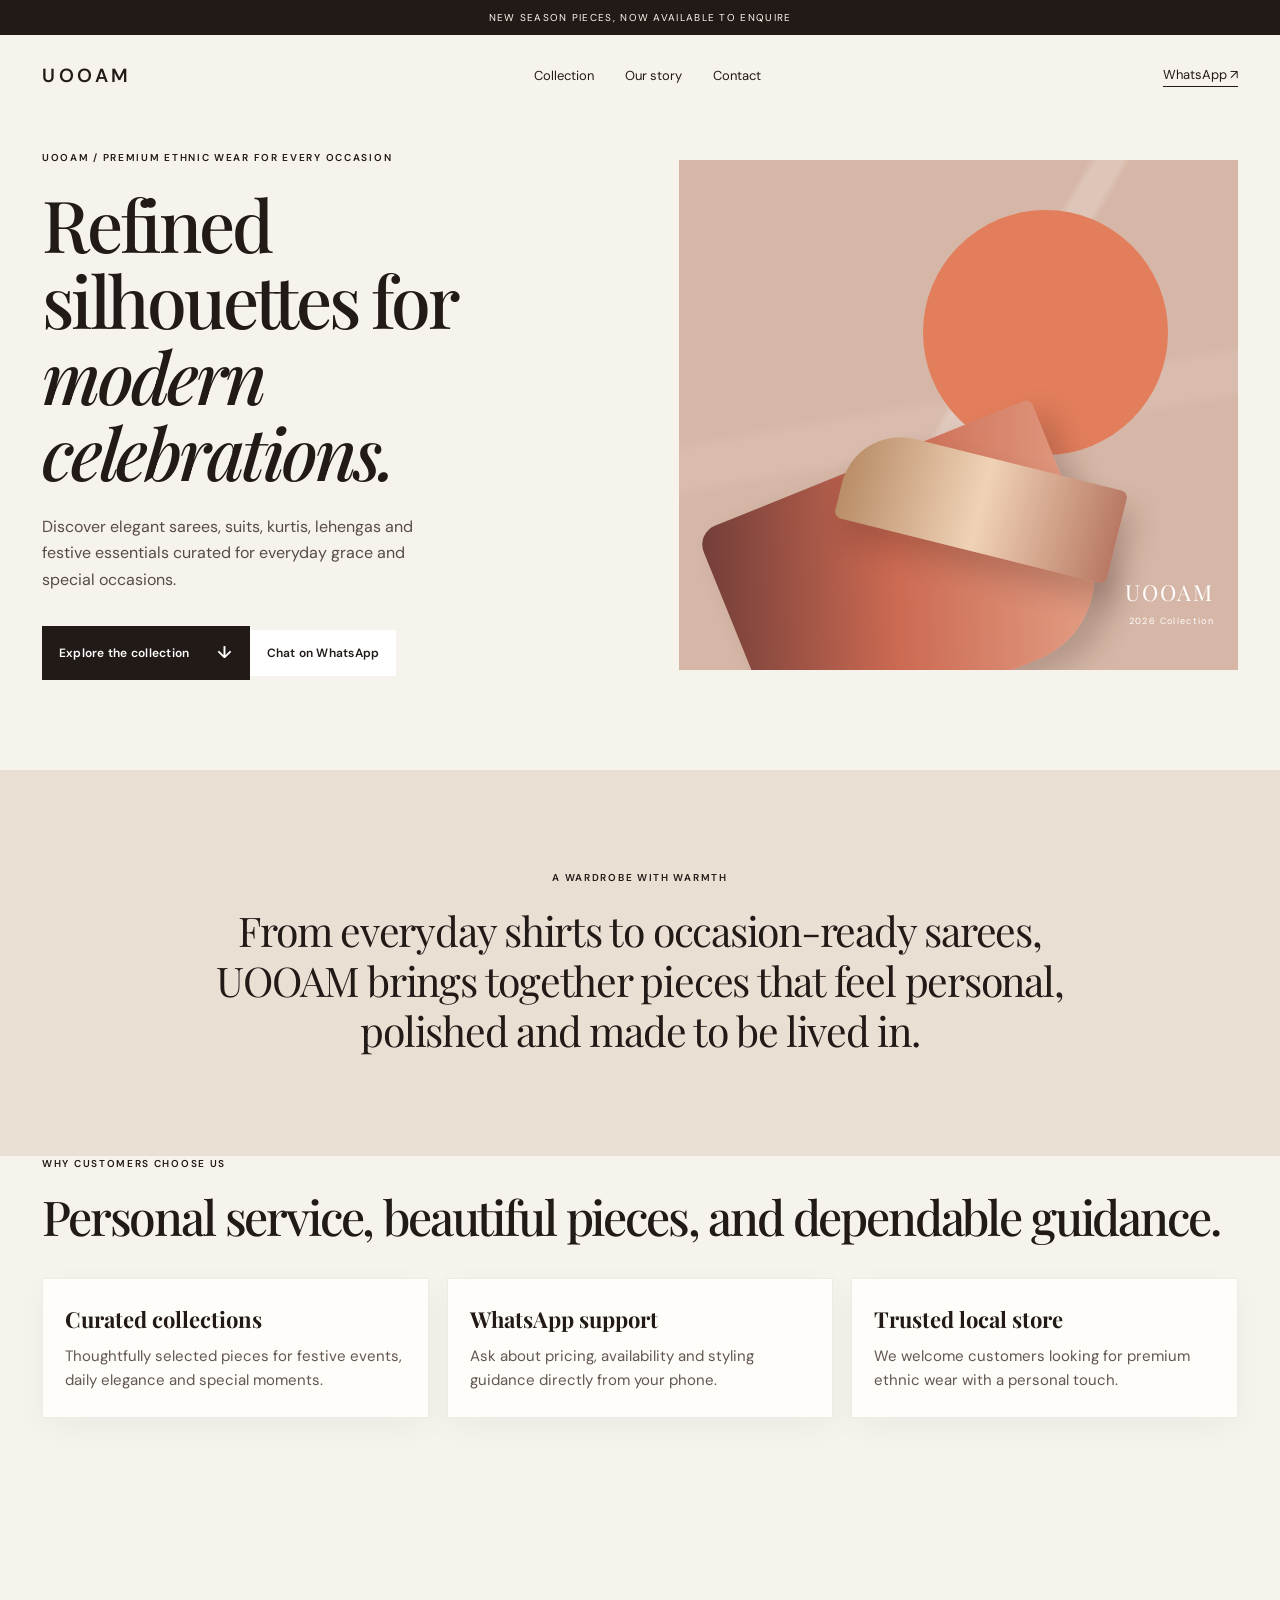
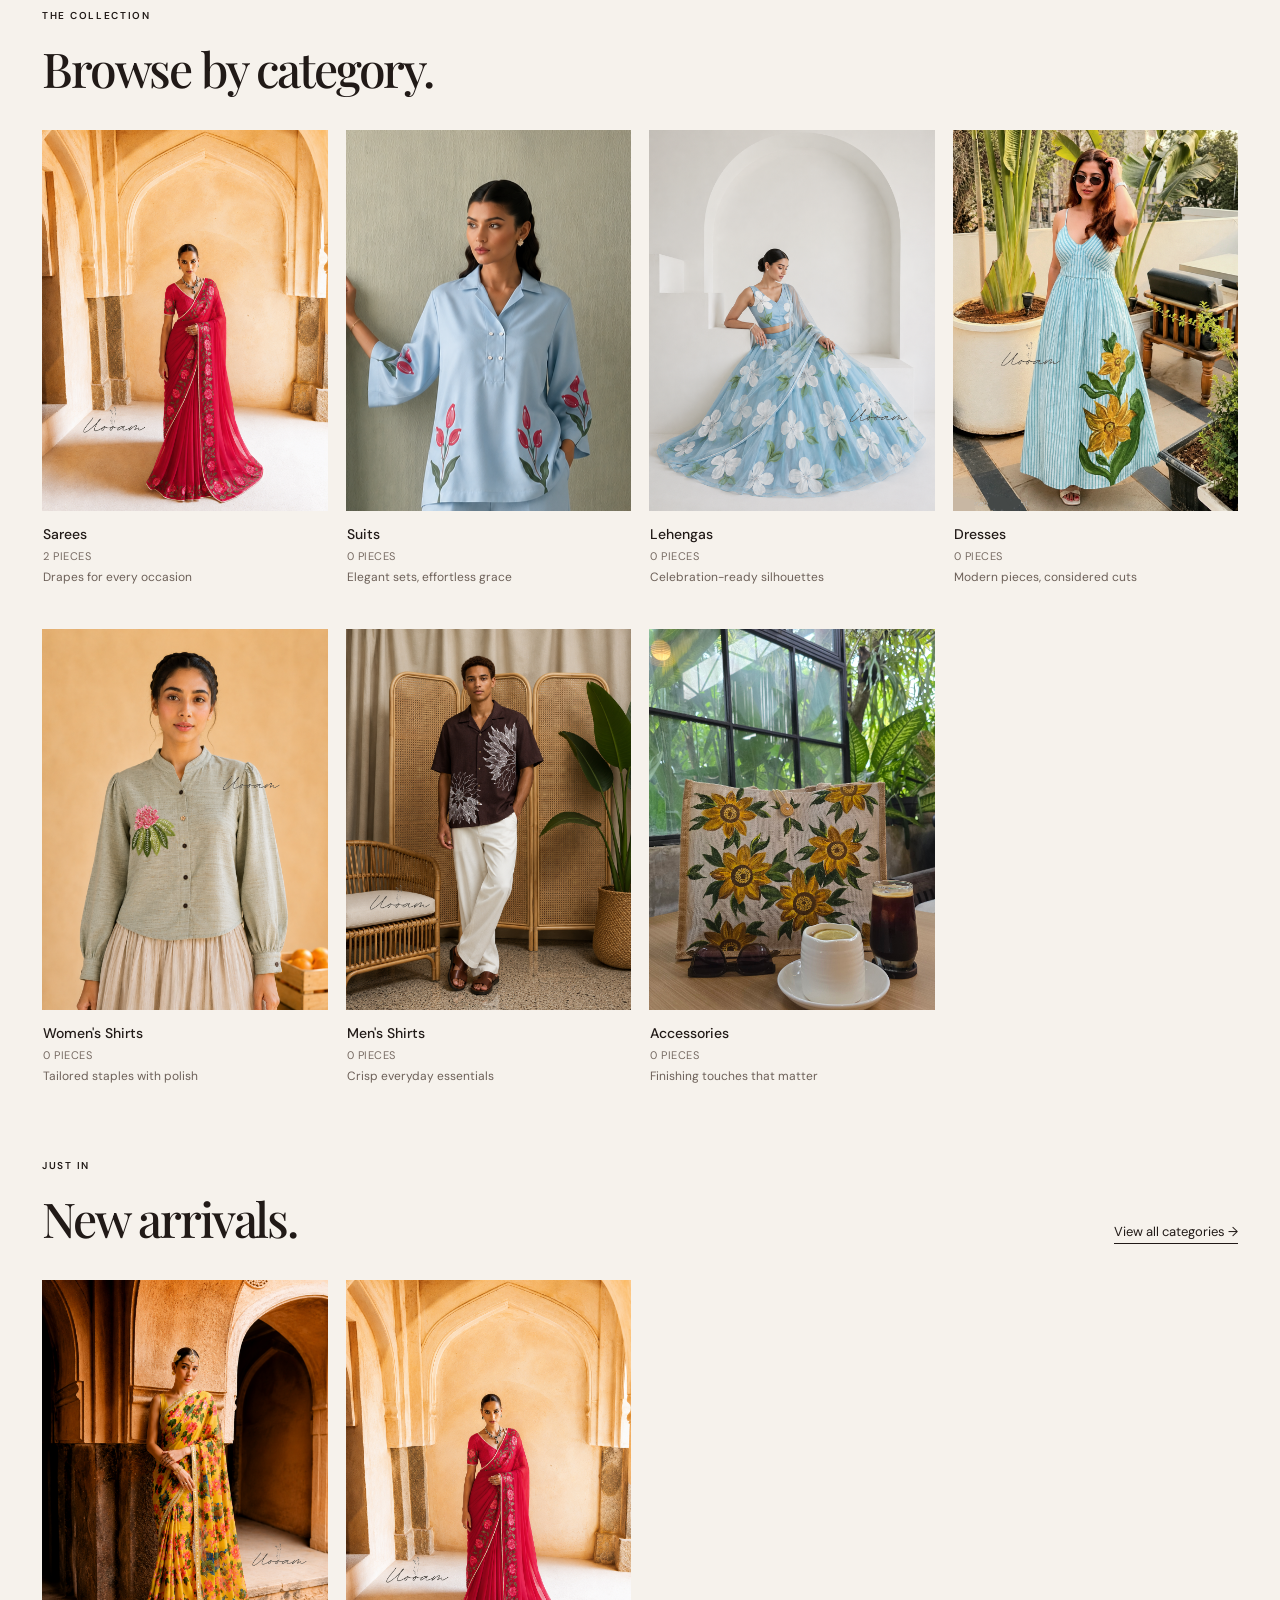
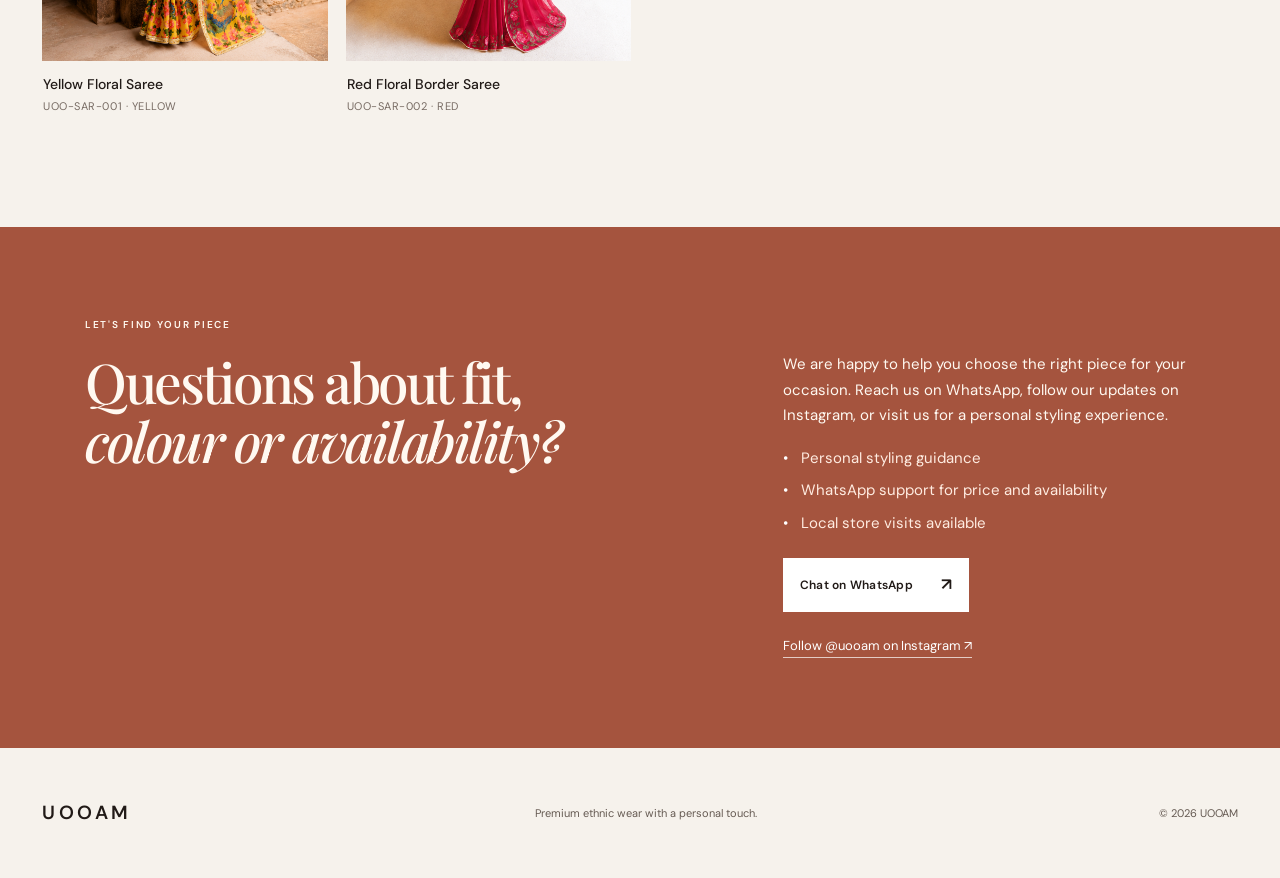
==== commit 16dd3b2e: "Images added for all categories" ====
--- a/index.html
+++ b/index.html
@@ -11,12 +11,12 @@
     <meta property="og:description" content="Discover elegant sarees, suits, kurtis, lehengas and festive essentials curated for everyday grace and special occasions." />
     <meta property="og:type" content="website" />
     <meta property="og:url" content="https://uooam.com/" />
-    <meta property="og:image" content="https://uooam.com/images/catagories/sarees.webp" />
+    <meta property="og:image" content="https://uooam.com/images/categories/sarees.webp" />
     <meta property="og:site_name" content="UOOAM" />
     <meta name="twitter:card" content="summary_large_image" />
     <meta name="twitter:title" content="UOOAM — Premium ethnic wear" />
     <meta name="twitter:description" content="Discover elegant sarees, suits, kurtis, lehengas and festive essentials curated for everyday grace and special occasions." />
-    <meta name="twitter:image" content="https://uooam.com/images/catagories/sarees.webp" />
+    <meta name="twitter:image" content="https://uooam.com/images/categories/sarees.webp" />
     <link rel="preconnect" href="https://fonts.googleapis.com" />
     <link rel="preconnect" href="https://fonts.gstatic.com" crossorigin />
     <link href="https://fonts.googleapis.com/css2?family=DM+Sans:wght@400;500;600&family=Playfair+Display:ital,wght@0,500;0,600;1,500&display=swap" rel="stylesheet" />
--- a/styles.css
+++ b/styles.css
@@ -91,7 +91,10 @@
 .empty-state{padding:50px 0;text-align:center;color:#6c6058}
 
 /* Category page */
-.category-header{margin-bottom:36px}
+.category-hero{display:grid;gap:24px;margin-bottom:36px}
+.category-hero-photo{max-width:520px;aspect-ratio:16/9;overflow:hidden;background:var(--sand);border:1px solid rgba(33,26,23,.08)}
+.category-hero-photo img{width:100%;height:100%;object-fit:cover}
+.category-header{margin-bottom:0}
 .category-header h1{font-size:clamp(38px,4.3vw,60px)}
 .detail-page{max-width:1360px;margin:auto;padding:32px 42px 100px}
 .back-link{color:var(--ink);font-size:12px;text-decoration:none;border-bottom:1px solid var(--ink);padding-bottom:2px}
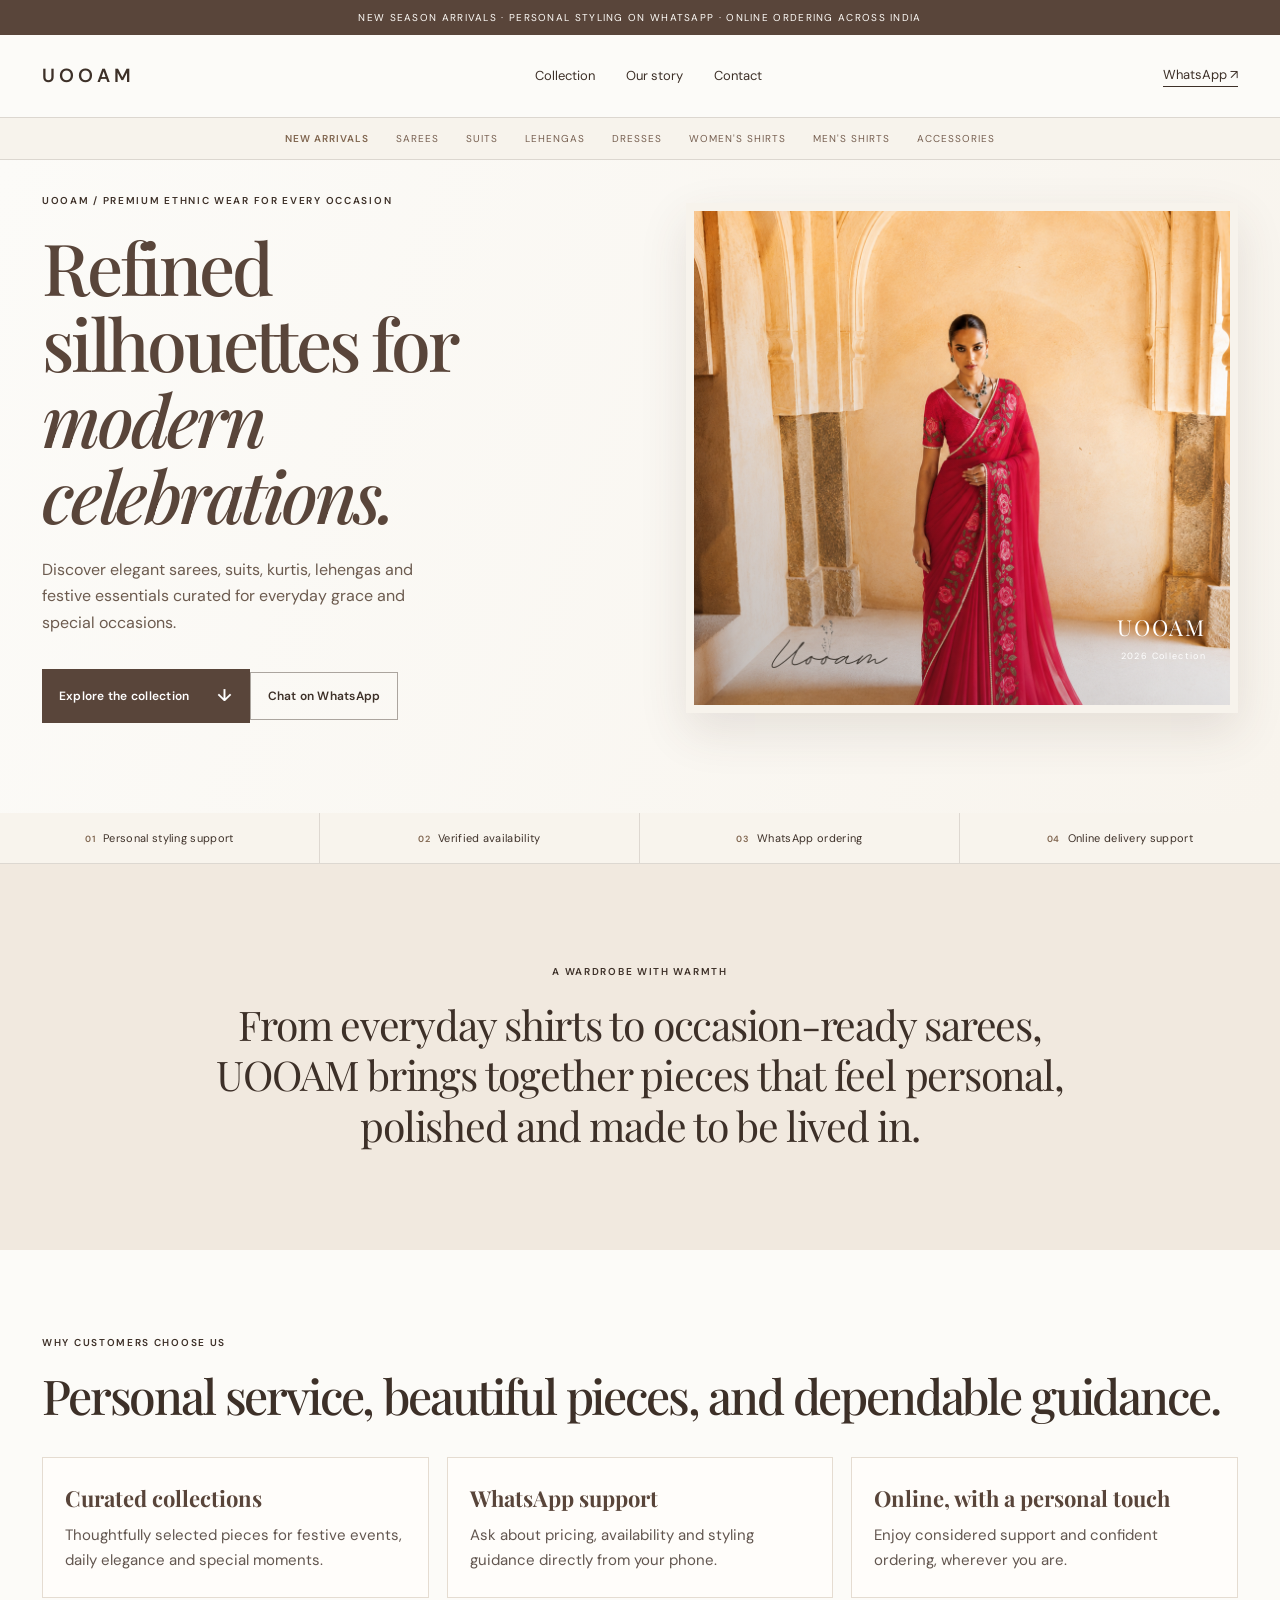
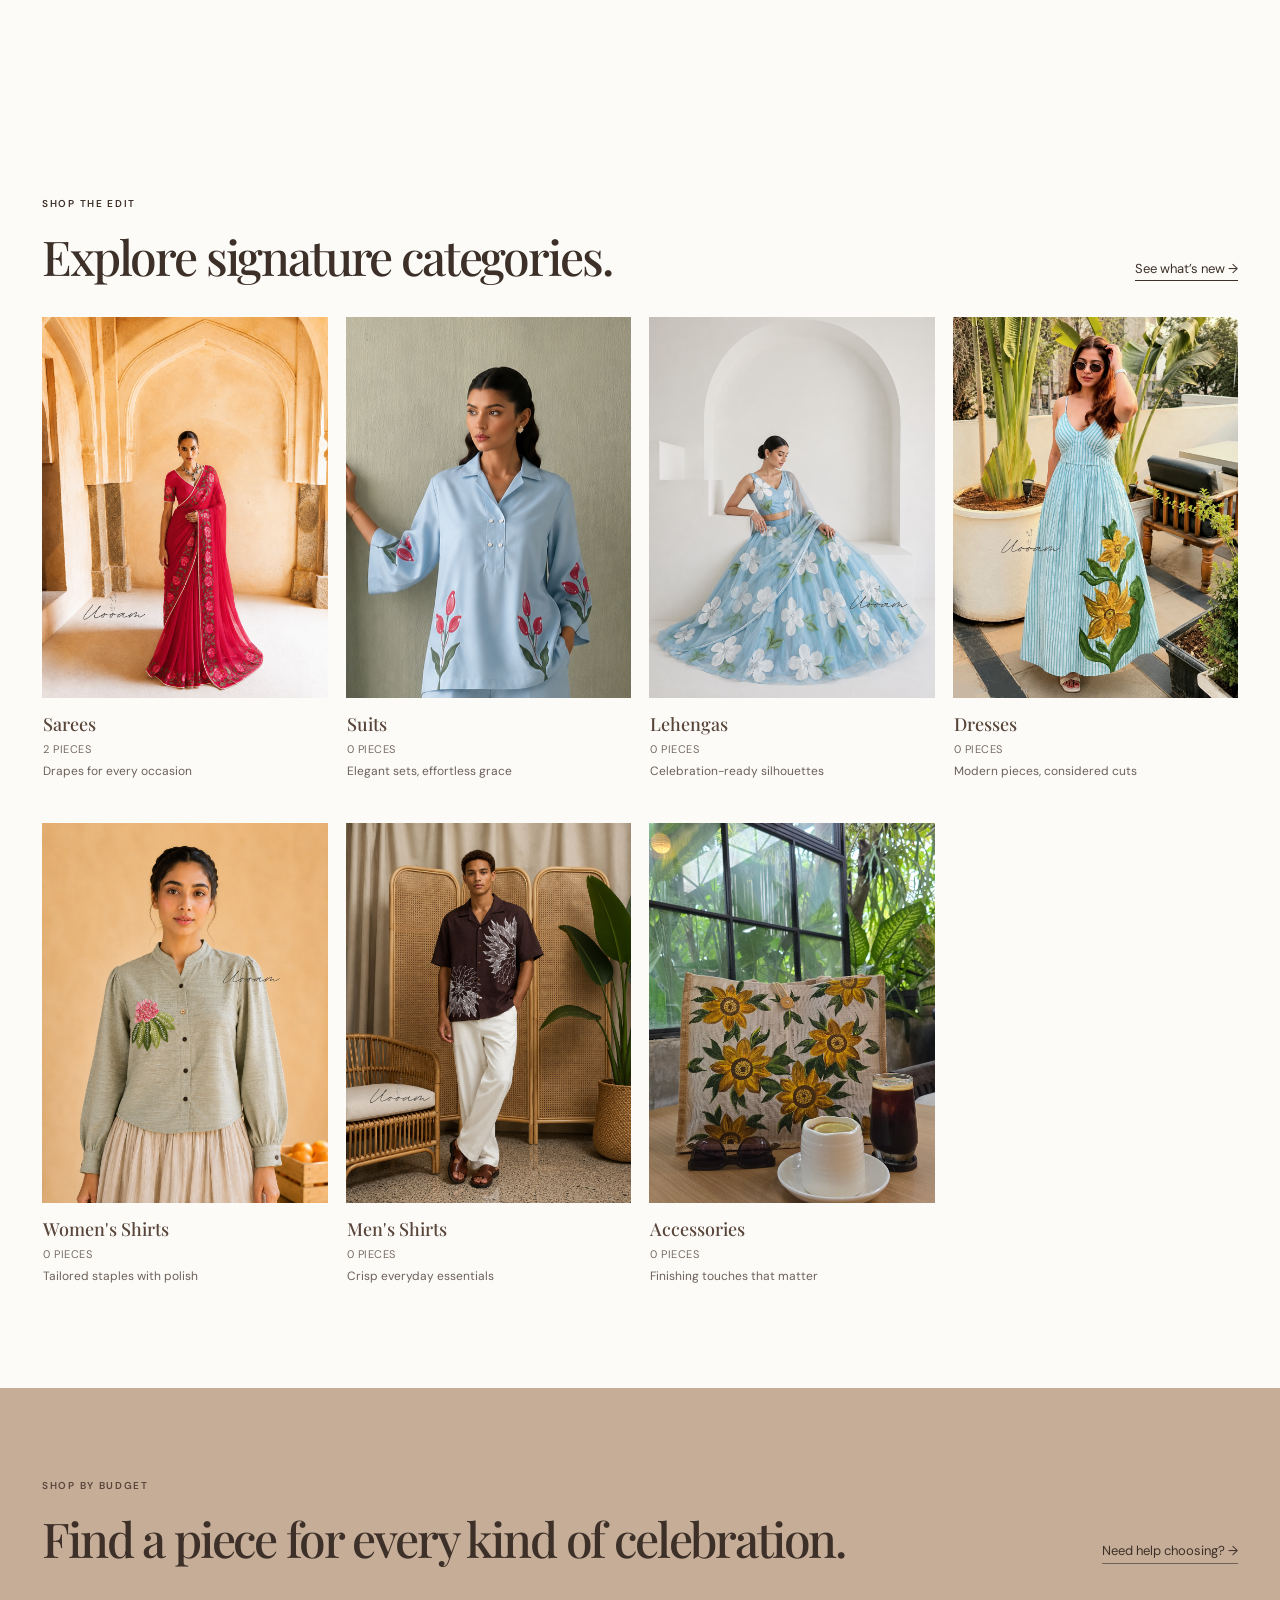
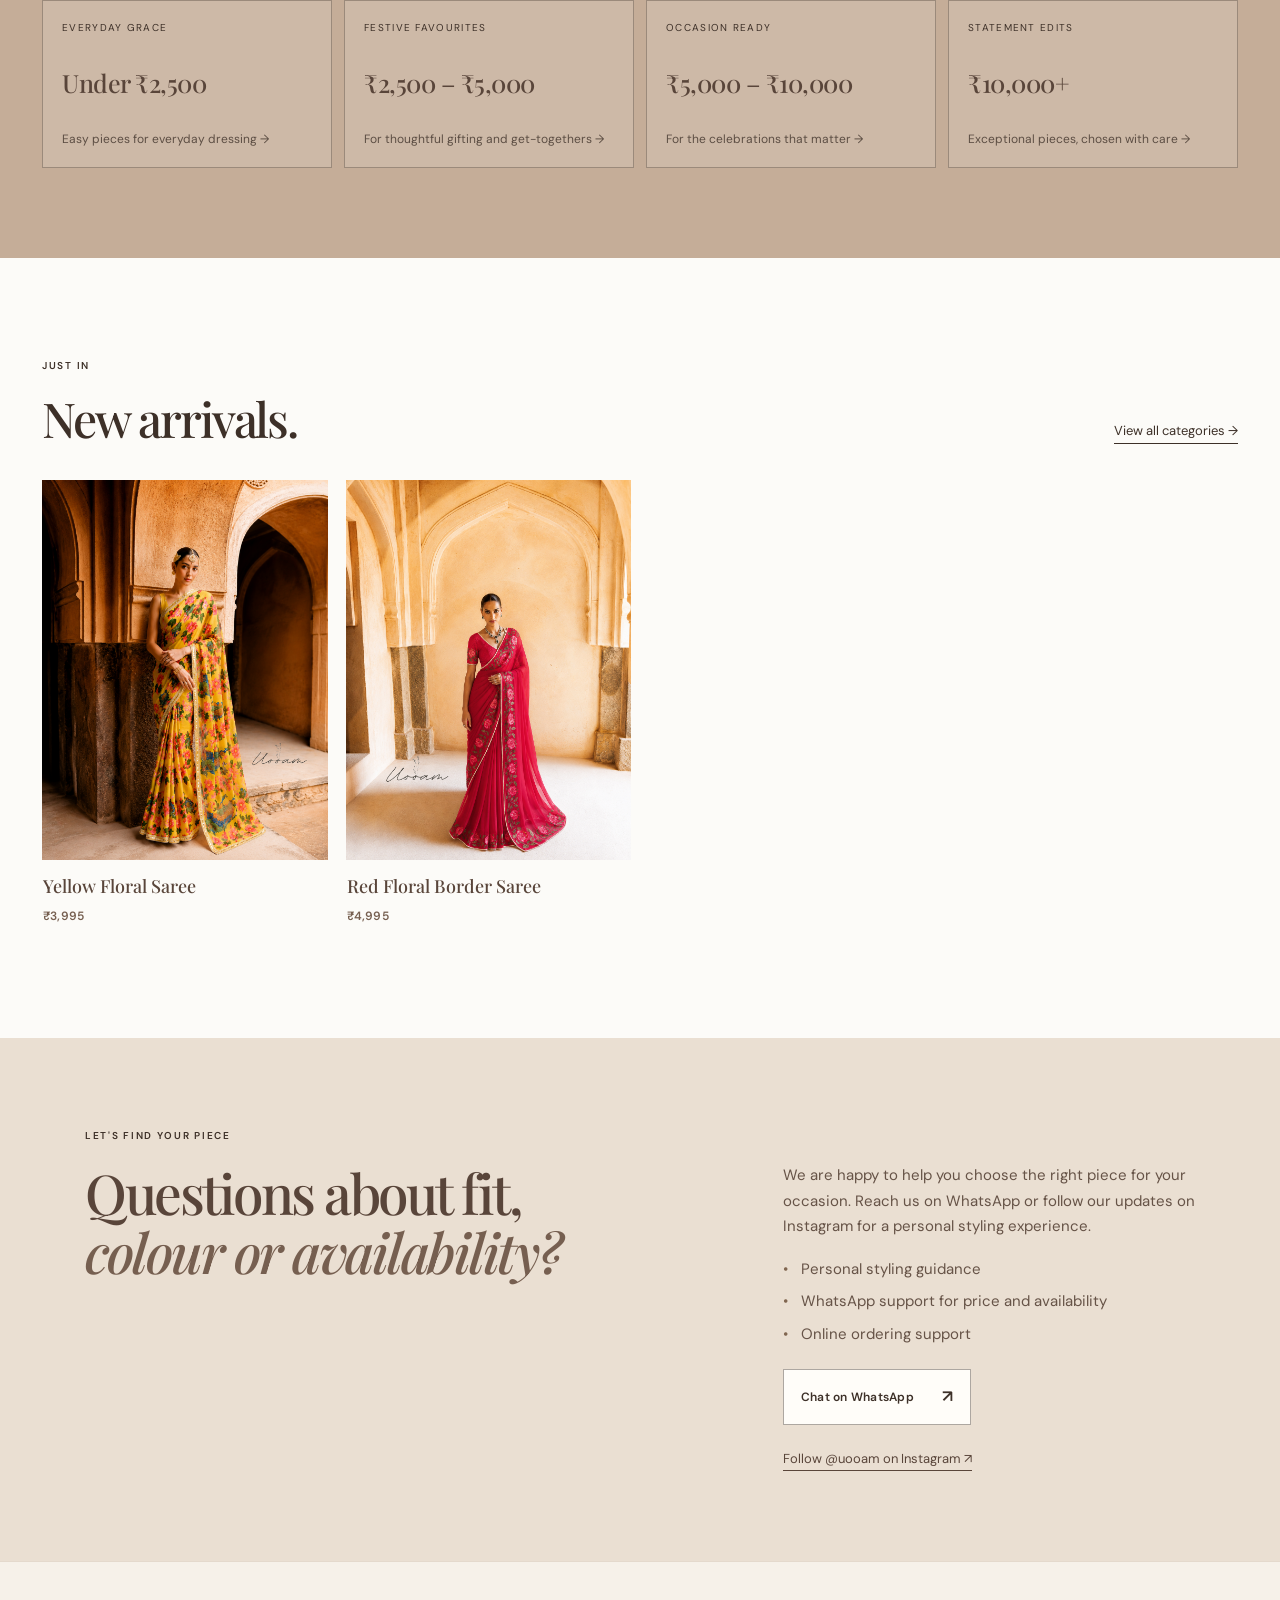
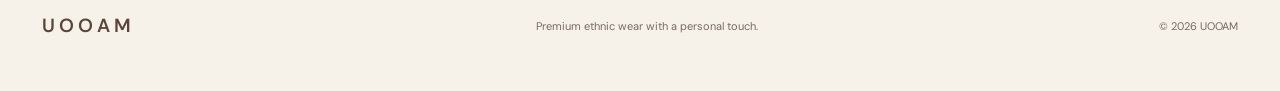
==== commit 4f8ab095: "Update UOOAM website redesign" ====
--- a/index.html
+++ b/index.html
@@ -4,7 +4,7 @@
     <meta charset="UTF-8" />
     <meta name="viewport" content="width=device-width, initial-scale=1.0" />
     <meta name="description" content="UOOAM offers premium ethnic wear for sarees, suits, kurtis, lehengas and festive dressing with personal WhatsApp support." />
-    <meta name="theme-color" content="#201814" />
+    <meta name="theme-color" content="#f8f5ef" />
     <meta name="robots" content="index,follow" />
     <link rel="canonical" href="https://uooam.com/" />
     <meta property="og:title" content="UOOAM — Premium ethnic wear for modern celebrations" />
@@ -28,35 +28,41 @@
   </head>
   <body>
     <a class="skip-link" href="#main-content">Skip to content</a>
-    <div class="announcement">New season pieces, now available to enquire</div>
+    <div class="announcement">New season arrivals · Personal styling on WhatsApp · Online ordering across India</div>
     <header class="site-header">
       <a class="wordmark" href="#top" aria-label="UOOAM home">UOOAM</a>
       <nav aria-label="Main navigation"><a href="#collection">Collection</a><a href="#about">Our story</a><a href="#contact">Contact</a></nav>
       <a class="header-chat" data-whatsapp-general href="#contact">WhatsApp <span aria-hidden="true">↗</span></a>
     </header>
+    <nav class="collection-nav" aria-label="Shop collections"><a href="category.html?collection=new-arrivals">New arrivals</a><a href="category.html?category=sarees">Sarees</a><a href="category.html?category=suits">Suits</a><a href="category.html?category=lehengas">Lehengas</a><a href="category.html?category=dresses">Dresses</a><a href="category.html?category=womens-shirts">Women's shirts</a><a href="category.html?category=mens-shirts">Men's shirts</a><a href="category.html?category=accessories">Accessories</a></nav>
     <main id="main-content">
       <section class="hero" aria-labelledby="hero-title">
         <div class="hero-copy"><p class="eyebrow">UOOAM / PREMIUM ETHNIC WEAR FOR EVERY OCCASION</p><h1 id="hero-title">Refined silhouettes for<br /><em>modern celebrations.</em></h1><p class="hero-text">Discover elegant sarees, suits, kurtis, lehengas and festive essentials curated for everyday grace and special occasions.</p><div class="hero-actions"><a class="button button-dark" href="#collection">Explore the collection <span>↓</span></a><a class="button button-light" href="#contact">Chat on WhatsApp</a></div></div>
-        <div class="hero-art" role="img" aria-label="A folded textile in warm terracotta and rose tones"><div class="hero-sun"></div><div class="fabric fabric-one"></div><div class="fabric fabric-two"></div><p>UOOAM<br /><i>2026 Collection</i></p></div>
+        <div class="hero-art"><img class="hero-photo" src="images/categories/sarees.webp" alt="UOOAM festive saree collection" /><div class="hero-shade"></div><p>UOOAM<br /><i>2026 Collection</i></p></div>
       </section>
+      <section class="service-strip" aria-label="UOOAM service highlights"><div><span>01</span>Personal styling support</div><div><span>02</span>Verified availability</div><div><span>03</span>WhatsApp ordering</div><div><span>04</span>Online delivery support</div></section>
       <section class="intro" id="about"><p class="eyebrow">A WARDROBE WITH WARMTH</p><p>From everyday shirts to occasion-ready sarees, UOOAM brings together pieces that feel personal, polished and made to be lived in.</p></section>
       <section class="trust-section" aria-labelledby="trust-title">
         <div class="section-heading"><div><p class="eyebrow">WHY CUSTOMERS CHOOSE US</p><h2 id="trust-title">Personal service, beautiful pieces, and dependable guidance.</h2></div></div>
         <div class="trust-grid">
           <article class="trust-card"><h3>Curated collections</h3><p>Thoughtfully selected pieces for festive events, daily elegance and special moments.</p></article>
           <article class="trust-card"><h3>WhatsApp support</h3><p>Ask about pricing, availability and styling guidance directly from your phone.</p></article>
-          <article class="trust-card"><h3>Trusted local store</h3><p>We welcome customers looking for premium ethnic wear with a personal touch.</p></article>
+          <article class="trust-card"><h3>Online, with a personal touch</h3><p>Enjoy considered support and confident ordering, wherever you are.</p></article>
         </div>
       </section>
       <section class="categories" id="collection" aria-labelledby="categories-title">
-        <div class="section-heading"><div><p class="eyebrow">THE COLLECTION</p><h2 id="categories-title">Browse by category.</h2></div></div>
+        <div class="section-heading"><div><p class="eyebrow">SHOP THE EDIT</p><h2 id="categories-title">Explore signature categories.</h2></div><a class="view-all" href="category.html?collection=new-arrivals">See what’s new →</a></div>
         <div class="category-grid" id="category-grid"></div>
+      </section>
+      <section class="price-guide" id="price-guide" aria-labelledby="price-title">
+        <div class="section-heading"><div><p class="eyebrow">SHOP BY BUDGET</p><h2 id="price-title">Find a piece for every kind of celebration.</h2></div><a class="view-all price-link" href="#contact">Need help choosing? →</a></div>
+        <div class="budget-grid" aria-label="Price ranges"><a class="budget-card" href="#contact"><small>Everyday grace</small><strong>Under ₹2,500</strong><span>Easy pieces for everyday dressing →</span></a><a class="budget-card" href="#contact"><small>Festive favourites</small><strong>₹2,500 – ₹5,000</strong><span>For thoughtful gifting and get-togethers →</span></a><a class="budget-card" href="#contact"><small>Occasion ready</small><strong>₹5,000 – ₹10,000</strong><span>For the celebrations that matter →</span></a><a class="budget-card" href="#contact"><small>Statement edits</small><strong>₹10,000+</strong><span>Exceptional pieces, chosen with care →</span></a></div>
       </section>
       <section class="new-arrivals" id="new-arrivals" aria-labelledby="new-arrivals-title" hidden>
         <div class="section-heading"><div><p class="eyebrow">JUST IN</p><h2 id="new-arrivals-title">New arrivals.</h2></div><a class="view-all" href="#collection">View all categories →</a></div>
         <div class="product-grid" id="new-arrivals-grid"></div>
       </section>
-      <section class="contact-panel" id="contact"><div><p class="eyebrow">LET'S FIND YOUR PIECE</p><h2>Questions about fit,<br /><em>colour or availability?</em></h2></div><div><p>We are happy to help you choose the right piece for your occasion. Reach us on WhatsApp, follow our updates on Instagram, or visit us for a personal styling experience.</p><ul class="contact-highlights"><li>Personal styling guidance</li><li>WhatsApp support for price and availability</li><li>Local store visits available</li></ul><a class="button button-light" data-whatsapp-general href="#">Chat on WhatsApp <span>↗</span></a><a class="instagram-link" href="https://www.instagram.com/uooambyurvashiranani?igsh=eGt6aWpmaWcybDBw" target="_blank" rel="noreferrer">Follow @uooam on Instagram ↗</a></div></section>
+      <section class="contact-panel" id="contact"><div><p class="eyebrow">LET'S FIND YOUR PIECE</p><h2>Questions about fit,<br /><em>colour or availability?</em></h2></div><div><p>We are happy to help you choose the right piece for your occasion. Reach us on WhatsApp or follow our updates on Instagram for a personal styling experience.</p><ul class="contact-highlights"><li>Personal styling guidance</li><li>WhatsApp support for price and availability</li><li>Online ordering support</li></ul><a class="button button-light" data-whatsapp-general href="#">Chat on WhatsApp <span>↗</span></a><a class="instagram-link" href="https://www.instagram.com/uooambyurvashiranani?igsh=eGt6aWpmaWcybDBw" target="_blank" rel="noreferrer">Follow @uooam on Instagram ↗</a></div></section>
     </main>
     <footer><a class="wordmark" href="#top">UOOAM</a><p>Premium ethnic wear with a personal touch.</p><p>© <span id="year"></span> UOOAM</p></footer>
     <script src="app.js" defer></script>
--- a/styles.css
+++ b/styles.css
@@ -1,4 +1,5 @@
 :root{--ink:#211a17;--cream:#f6f2ec;--sand:#e7ddd0;--clay:#a5543e;--clay-dark:#8f4330;--line:rgba(33,26,23,.16);--serif:"Playfair Display",Georgia,serif;--sans:"DM Sans",Arial,sans-serif}*{box-sizing:border-box}html{scroll-behavior:smooth}body{margin:0;background:var(--cream);color:var(--ink);font-family:var(--sans);font-size:15px;line-height:1.5}a{color:inherit}img{max-width:100%;display:block}.skip-link{position:absolute;left:-999px;top:auto}.skip-link:focus{left:20px;top:20px;z-index:20;background:#fff;padding:10px 14px;border:1px solid var(--ink)}
+:root{--ink:#3d3028;--cream:#fcfbf8;--sand:#eee5da;--clay:#a88b74;--clay-dark:#806650;--line:rgba(61,48,40,.14);--ivory:#f7f3ec;--espresso:#59453a;--cocoa:#765f50}body{background:var(--cream)}
 .announcement{background:var(--ink);color:#fff7ef;text-align:center;text-transform:uppercase;letter-spacing:.13em;font-size:10px;padding:10px 20px}
 .site-header{height:82px;max-width:1360px;margin:auto;padding:0 42px;display:flex;align-items:center;justify-content:space-between;position:sticky;top:0;background:rgba(246,242,236,.92);backdrop-filter:blur(10px);z-index:10}
 .wordmark{color:inherit;text-decoration:none;letter-spacing:.19em;font-weight:600;font-size:19px}
@@ -8,6 +9,7 @@
 .site-header nav a:after{content:"";position:absolute;bottom:-5px;left:0;width:0;height:1px;background:currentColor;transition:width .25s}
 .site-header nav a:hover:after{width:100%}
 .header-chat{border-bottom:1px solid var(--ink);padding-bottom:2px}
+.collection-nav{display:flex;justify-content:center;gap:27px;padding:13px 25px;border-top:1px solid var(--line);border-bottom:1px solid var(--line);background:#fffdf9;overflow:auto;white-space:nowrap;position:sticky;top:82px;z-index:9}.collection-nav a{font-size:10px;letter-spacing:.1em;text-transform:uppercase;text-decoration:none;color:#4d403a}.collection-nav a:first-child{color:var(--clay);font-weight:600}
 
 /* Hero */
 .hero{max-width:1360px;margin:auto;padding:33px 42px 90px;display:grid;grid-template-columns:1fr 1.02fr;align-items:center;gap:7vw;min-height:630px}
@@ -21,6 +23,7 @@
 .button-dark{background:var(--ink);color:#fff}
 .button-light{background:#fff;color:var(--ink)}
 .hero-art{height:510px;position:relative;overflow:hidden;background:#d6b7a7;isolation:isolate}
+.hero-photo{height:100%;width:100%;object-fit:cover;object-position:center}.hero-shade{position:absolute;inset:0;background:linear-gradient(30deg,rgba(32,18,13,.44),transparent 63%)}
 .hero-art:before,.hero-art:after{content:"";position:absolute;inset:0;background:linear-gradient(120deg,transparent 0 48%,rgba(255,255,255,.2) 49% 52%,transparent 53%);z-index:-1}
 .hero-art:after{transform:rotate(50deg) scale(1.5);opacity:.35}
 .hero-sun{position:absolute;width:245px;height:245px;background:#e37e5c;border-radius:50%;top:50px;right:70px}
@@ -29,6 +32,7 @@
 .fabric-two{width:280px;height:95px;bottom:118px;left:162px;transform:rotate(14deg);background:linear-gradient(90deg,#b98d67,#f0d2b7,#b87964);border-radius:60px 7px 7px}
 .hero-art p{position:absolute;bottom:21px;right:24px;color:#fff;font-family:var(--serif);font-size:22px;line-height:1.05;text-align:right;letter-spacing:.08em}
 .hero-art i{font-family:var(--sans);font-size:9px;letter-spacing:.15em;font-style:normal}
+.service-strip{max-width:1360px;margin:0 auto;display:grid;grid-template-columns:repeat(4,1fr);border-bottom:1px solid var(--line);background:#fffdf9}.service-strip div{padding:17px 23px;font-size:11px;letter-spacing:.03em;border-right:1px solid var(--line);text-align:center}.service-strip div:last-child{border:0}.service-strip span{font-size:9px;color:var(--clay);font-weight:600;margin-right:8px}
 
 /* Intro */
 .intro{padding:100px max(42px,calc((100% - 880px)/2));text-align:center;background:#e9dfd3}
@@ -64,6 +68,7 @@
 /* New arrivals */
 .new-arrivals{max-width:1360px;margin:auto;padding:0 42px 100px}
 .new-arrivals .product-grid{grid-template-columns:repeat(4,1fr)}
+.price-guide{background:var(--ink);color:#fff9f1;padding:90px max(42px,calc((100% - 1276px)/2));margin:30px 0 100px}.price-guide .eyebrow{color:#e6b8a7}.price-guide .view-all{border-color:rgba(255,255,255,.7)}.budget-grid{display:grid;grid-template-columns:repeat(4,minmax(0,1fr));gap:12px}.budget-card{color:inherit;text-decoration:none;min-height:168px;border:1px solid rgba(255,255,255,.35);padding:19px;display:flex;flex-direction:column;justify-content:space-between;transition:background .25s,color .25s}.budget-card:hover{background:#fff9f1;color:var(--ink)}.budget-card small{font-size:10px;letter-spacing:.13em;text-transform:uppercase}.budget-card strong{font:500 25px var(--serif);letter-spacing:-.02em}.budget-card span{font-size:12px;line-height:1.4;color:inherit;opacity:.78}
 
 /* Product cards */
 .product-grid{display:grid;grid-template-columns:repeat(4,1fr);gap:30px 18px}
@@ -80,6 +85,7 @@
 .product-meta{padding:13px 1px}
 .product-meta h3{font-size:14px;font-weight:500;margin:0 0 3px}
 .product-meta p{font-size:11px;letter-spacing:.05em;text-transform:uppercase;color:#776b63;margin:0}
+.product-meta .product-price{color:var(--clay);font-size:12px;font-weight:600;letter-spacing:.02em;text-transform:none;margin-top:7px}
 .product-count{font-size:12px;color:#6c6058;margin:0 0 24px}
 
 /* Catalogue controls */
@@ -130,6 +136,7 @@
 .detail-copy{padding-top:20px}
 .detail-copy h1{font-family:var(--serif);font-size:clamp(42px,4.3vw,64px);line-height:1.06;letter-spacing:-.04em;font-weight:500;margin:0}
 .detail-description{color:#5e5149;line-height:1.7;margin:24px 0 34px;max-width:370px}
+.detail-price{font:500 25px var(--serif);color:var(--clay);margin:17px 0 -7px}
 .detail-copy dl{border-top:1px solid var(--line);margin:0 0 31px}
 .detail-copy dl div{display:flex;justify-content:space-between;gap:20px;border-bottom:1px solid var(--line);padding:14px 0;font-size:13px}
 .detail-copy dt{color:#70645d}
@@ -141,10 +148,12 @@
 @media(max-width:760px){
   .site-header{padding:0 20px;height:67px}
   .site-header nav{display:none}
+  .collection-nav{justify-content:flex-start;gap:21px;padding:11px 20px;top:67px}.collection-nav a{font-size:9px}
   .header-chat{font-size:11px}
   .hero{padding:16px 20px 56px;grid-template-columns:1fr;gap:38px;min-height:0}
   .hero h1{font-size:51px}
   .hero-art{height:390px;order:-1}
+  .service-strip{grid-template-columns:1fr 1fr}.service-strip div{font-size:10px;padding:13px 9px}.service-strip div:nth-child(2){border-right:0}.service-strip div:nth-child(-n+2){border-bottom:1px solid var(--line)}
   .hero-sun{width:180px;height:180px;right:24px;top:35px}
   .fabric-one{left:7px;width:310px}
   .fabric-two{left:75px}
@@ -157,6 +166,7 @@
   .view-all{display:inline-block;margin-top:10px}
   .category-grid{grid-template-columns:repeat(2,1fr);gap:26px 12px}
   .new-arrivals{padding:0 20px 70px}
+  .price-guide{margin:0 0 70px;padding:65px 20px}.budget-grid{grid-template-columns:1fr 1fr}.budget-card{min-height:145px;padding:15px}.budget-card strong{font-size:20px}
   .new-arrivals .product-grid{grid-template-columns:repeat(2,1fr)}
   .product-grid{grid-template-columns:repeat(2,1fr);gap:26px 12px}
   .product-image{padding:11px}
@@ -176,3 +186,10 @@
   .detail-copy{padding:0}
   .detail-copy h1{font-size:45px}
 }
+
+/* Ivory & light-brown classic collection */
+.announcement{background:var(--espresso);color:#fffdf9}.site-header{background:rgba(252,251,248,.94);border-bottom:0}.wordmark{letter-spacing:.22em}.collection-nav{background:var(--ivory);border-color:var(--line)}.collection-nav a{color:var(--cocoa)}.collection-nav a:first-child{color:var(--clay-dark)}
+.hero{background:linear-gradient(110deg,#fcfbf8 0%,#f8f4ed 100%);max-width:none;padding-left:max(42px,calc((100% - 1276px)/2));padding-right:max(42px,calc((100% - 1276px)/2));gap:8vw}.hero-copy{max-width:590px}.hero h1{color:var(--espresso)}.hero-text{color:#6c5b4f}.hero-art{border:8px solid #f7f3ec;box-shadow:0 18px 45px rgba(81,61,46,.12)}.hero-shade{background:linear-gradient(30deg,rgba(61,48,40,.32),transparent 65%)}.button-dark{background:var(--espresso)}.button-dark:hover{background:var(--cocoa)}.button-light{background:transparent;border:1px solid rgba(61,48,40,.42)}
+.service-strip{background:#f8f4ed;border-color:var(--line)}.service-strip span{color:var(--clay-dark)}.intro{background:#f1e9df}.trust-section{background:var(--cream);padding-top:85px}.trust-card{background:#fffdfa;border-color:#e5dcd1;box-shadow:none}.trust-card h3{color:var(--espresso)}.categories{padding-top:108px}.category-photo,.product-photo{background:#eee4d9}.category-meta h3,.product-meta h3{font-family:var(--serif);font-size:18px;color:var(--espresso)}
+.price-guide{background:#c5ad98;color:var(--ink)}.price-guide .eyebrow{color:var(--espresso)}.price-guide .view-all{border-color:rgba(61,48,40,.6)}.budget-card{border-color:rgba(61,48,40,.34);background:rgba(255,253,250,.14)}.budget-card:hover{background:#fffdf9}.budget-card strong{color:var(--espresso)}.product-meta .product-price,.detail-price{color:var(--cocoa)}.contact-panel{background:#eadfd2;color:var(--ink)}.contact-panel h2{color:var(--espresso)}.contact-panel em{color:var(--cocoa)}.contact-panel>div:last-child,.contact-highlights li{color:#665347}.contact-highlights li:before{color:var(--clay-dark)}.contact-panel .button-light{background:#fffdf9}.instagram-link{color:var(--espresso);border-color:var(--espresso)}footer{background:#f6f1e9;border-top:1px solid #e4d9cc;color:#786a5f}footer .wordmark{color:var(--espresso)}
+.detail-page{background:var(--cream)}.category-hero-photo{border-color:#e4d9cc}.catalogue-controls .search,.catalogue-controls .filter-wrap{background:#fffdfa;border:1px solid #e9dfd3}.detail-copy dl{border-color:#ddd0c3}.detail-copy dl div{border-color:#ddd0c3}.order-note{color:#7a6a5f}@media(max-width:760px){.hero{padding-left:20px;padding-right:20px}.hero-art{border-width:5px}.trust-section{padding-top:60px}}
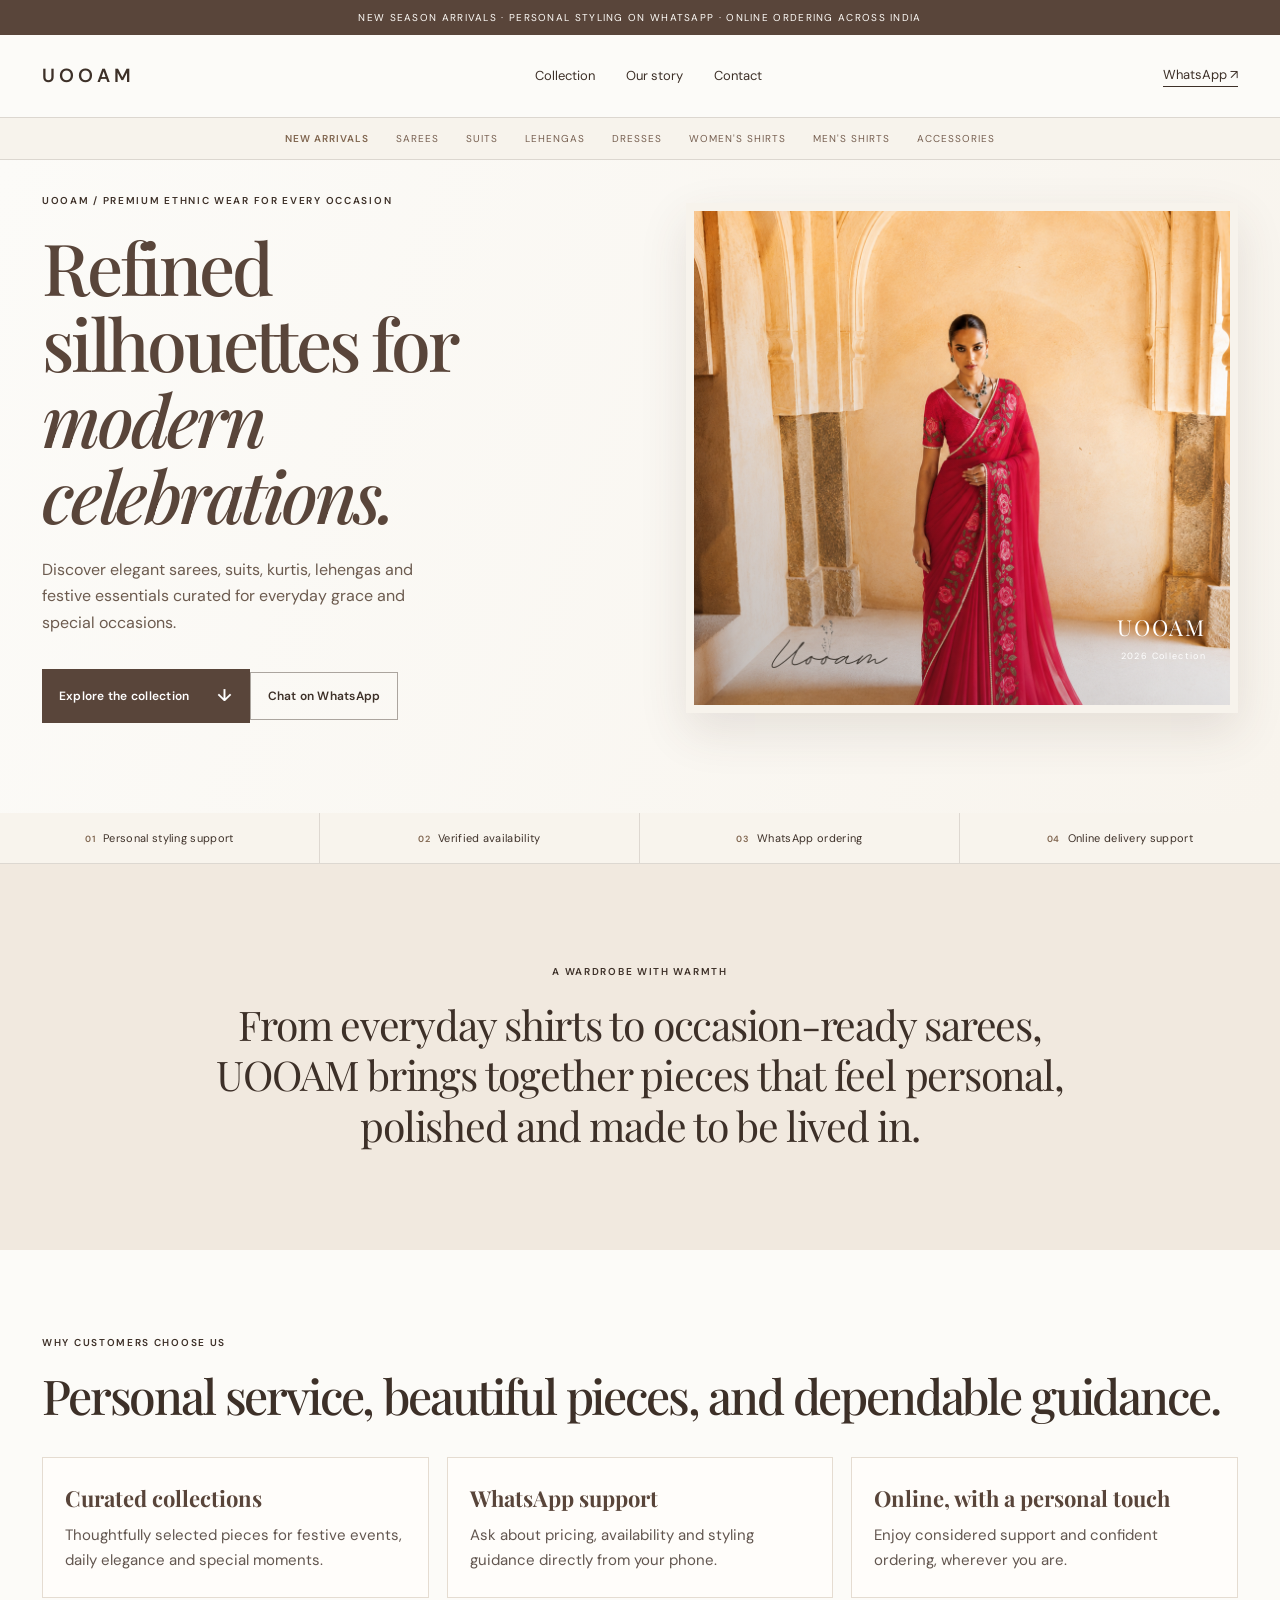
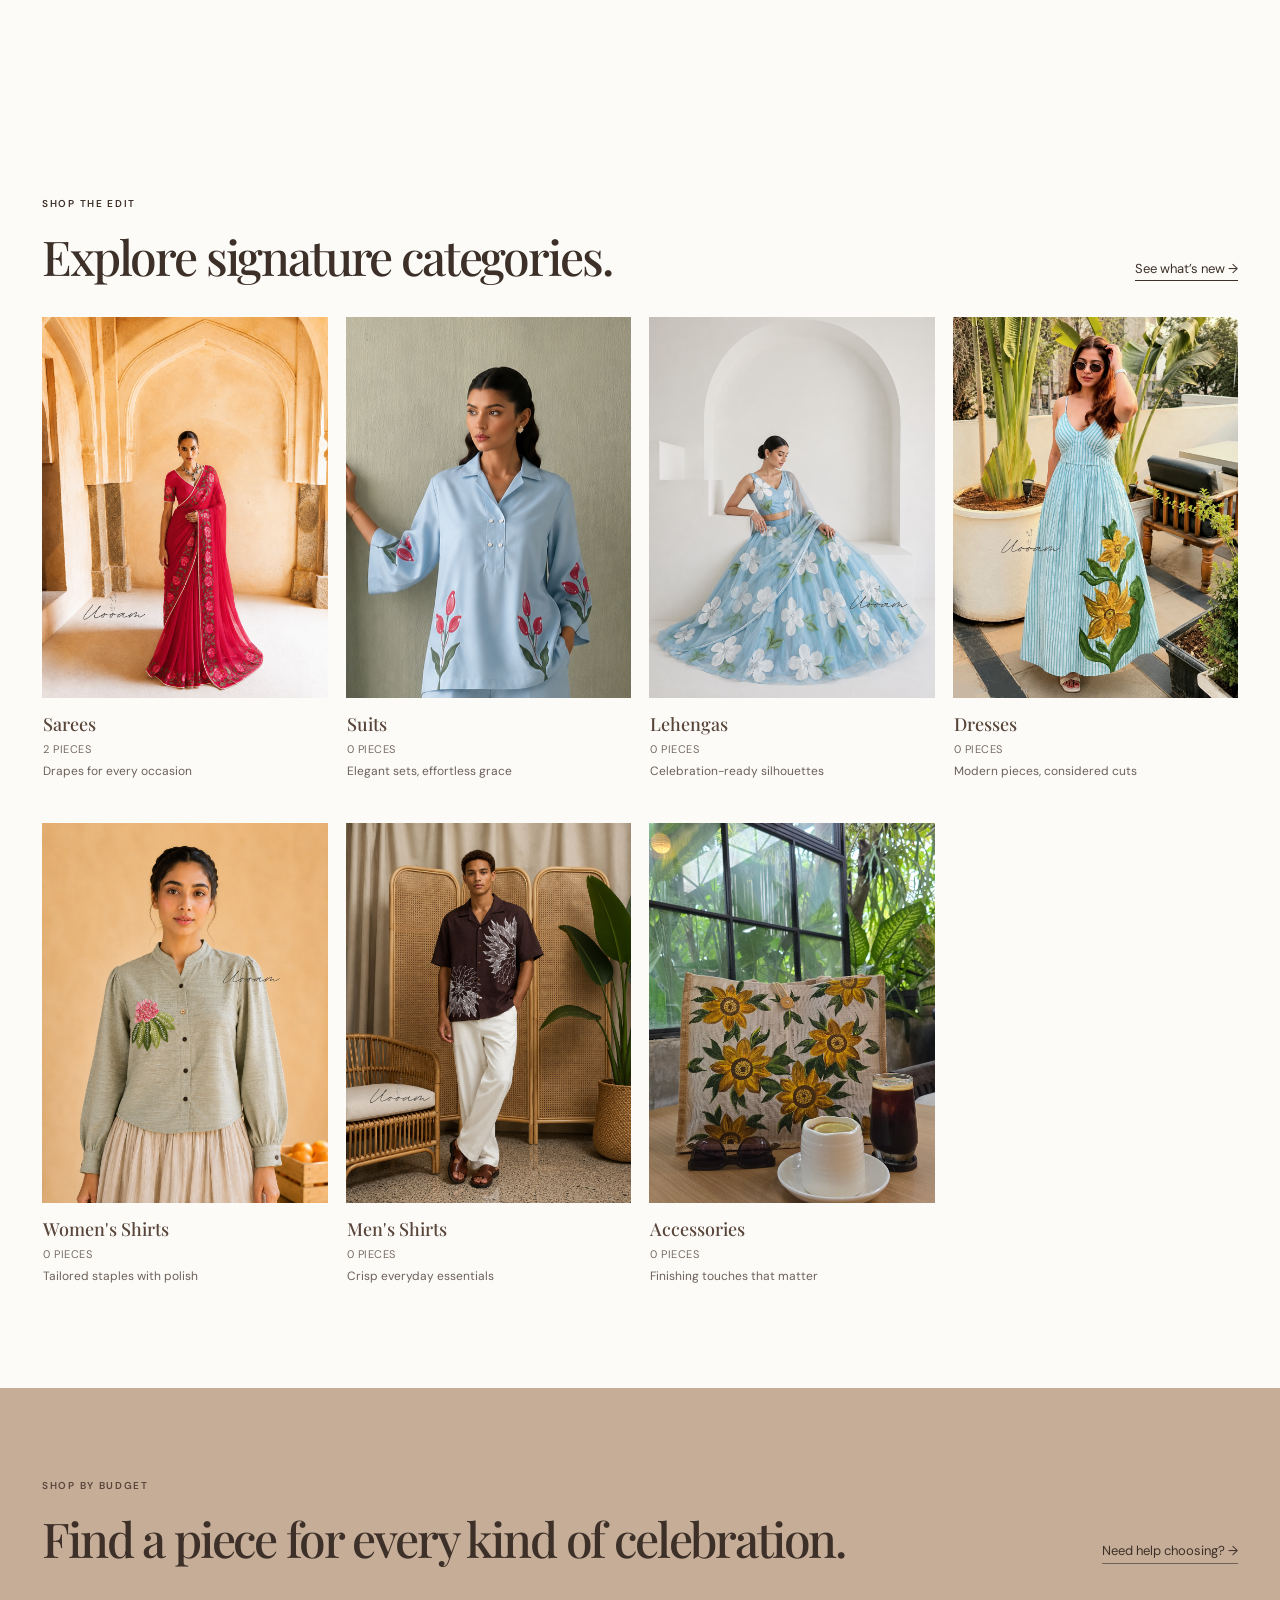
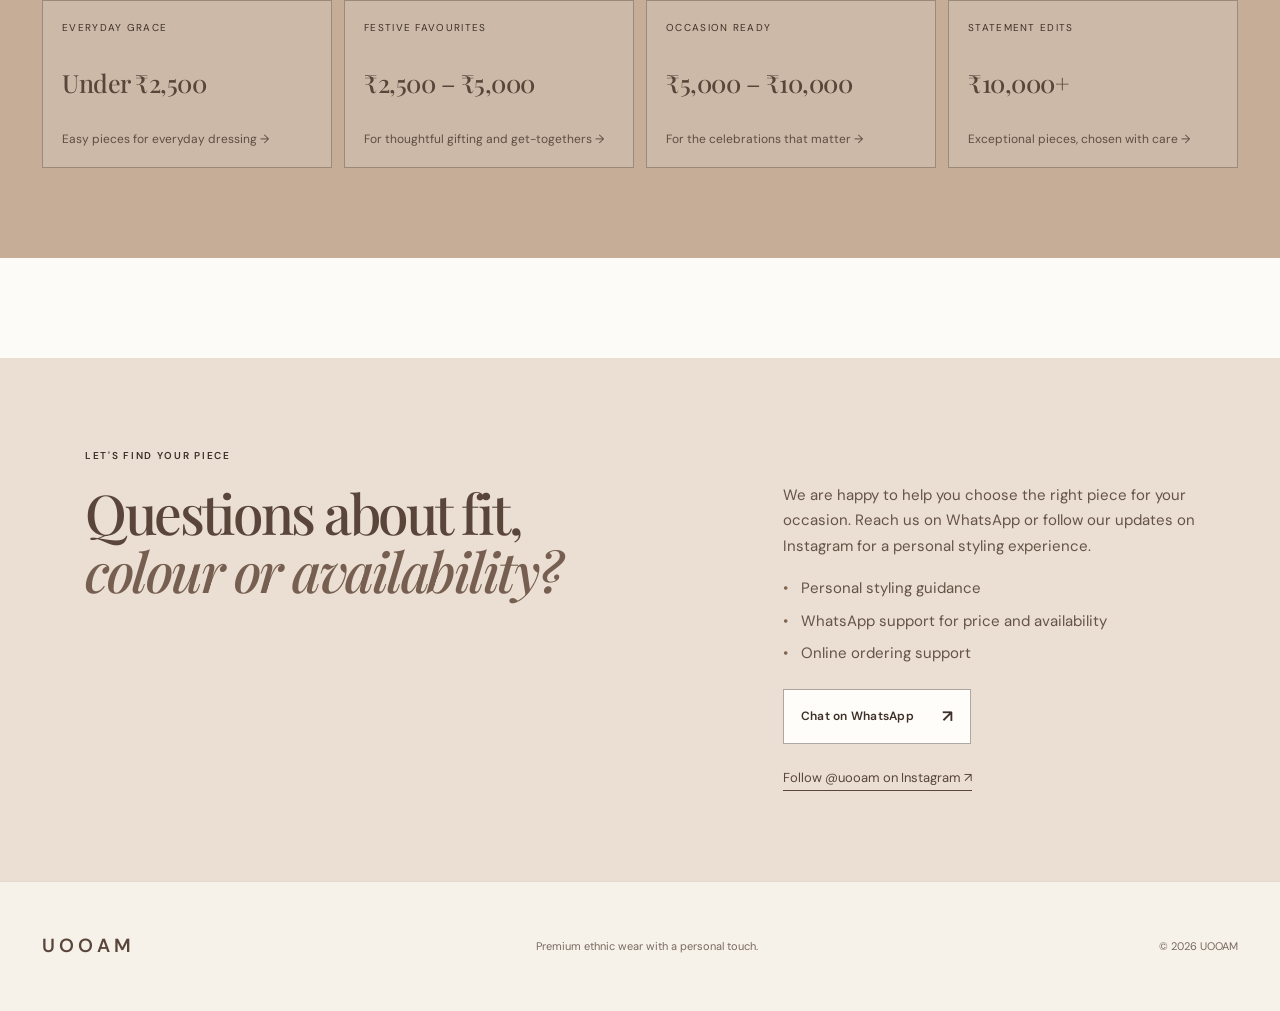
==== commit 63451bda: "Remove legacy catalogue files" ====
--- a/index.html
+++ b/index.html
@@ -11,12 +11,12 @@
     <meta property="og:description" content="Discover elegant sarees, suits, kurtis, lehengas and festive essentials curated for everyday grace and special occasions." />
     <meta property="og:type" content="website" />
     <meta property="og:url" content="https://uooam.com/" />
-    <meta property="og:image" content="https://uooam.com/images/categories/sarees.webp" />
+    <meta property="og:image" content="https://uooam.com/images/category-covers/sarees.webp" />
     <meta property="og:site_name" content="UOOAM" />
     <meta name="twitter:card" content="summary_large_image" />
     <meta name="twitter:title" content="UOOAM — Premium ethnic wear" />
     <meta name="twitter:description" content="Discover elegant sarees, suits, kurtis, lehengas and festive essentials curated for everyday grace and special occasions." />
-    <meta name="twitter:image" content="https://uooam.com/images/categories/sarees.webp" />
+    <meta name="twitter:image" content="https://uooam.com/images/category-covers/sarees.webp" />
     <link rel="preconnect" href="https://fonts.googleapis.com" />
     <link rel="preconnect" href="https://fonts.gstatic.com" crossorigin />
     <link href="https://fonts.googleapis.com/css2?family=DM+Sans:wght@400;500;600&family=Playfair+Display:ital,wght@0,500;0,600;1,500&display=swap" rel="stylesheet" />
@@ -38,7 +38,7 @@
     <main id="main-content">
       <section class="hero" aria-labelledby="hero-title">
         <div class="hero-copy"><p class="eyebrow">UOOAM / PREMIUM ETHNIC WEAR FOR EVERY OCCASION</p><h1 id="hero-title">Refined silhouettes for<br /><em>modern celebrations.</em></h1><p class="hero-text">Discover elegant sarees, suits, kurtis, lehengas and festive essentials curated for everyday grace and special occasions.</p><div class="hero-actions"><a class="button button-dark" href="#collection">Explore the collection <span>↓</span></a><a class="button button-light" href="#contact">Chat on WhatsApp</a></div></div>
-        <div class="hero-art"><img class="hero-photo" src="images/categories/sarees.webp" alt="UOOAM festive saree collection" /><div class="hero-shade"></div><p>UOOAM<br /><i>2026 Collection</i></p></div>
+        <div class="hero-art"><img class="hero-photo" id="hero-photo" alt="UOOAM festive collection" hidden /><div class="hero-shade"></div><p>UOOAM<br /><i>2026 Collection</i></p></div>
       </section>
       <section class="service-strip" aria-label="UOOAM service highlights"><div><span>01</span>Personal styling support</div><div><span>02</span>Verified availability</div><div><span>03</span>WhatsApp ordering</div><div><span>04</span>Online delivery support</div></section>
       <section class="intro" id="about"><p class="eyebrow">A WARDROBE WITH WARMTH</p><p>From everyday shirts to occasion-ready sarees, UOOAM brings together pieces that feel personal, polished and made to be lived in.</p></section>
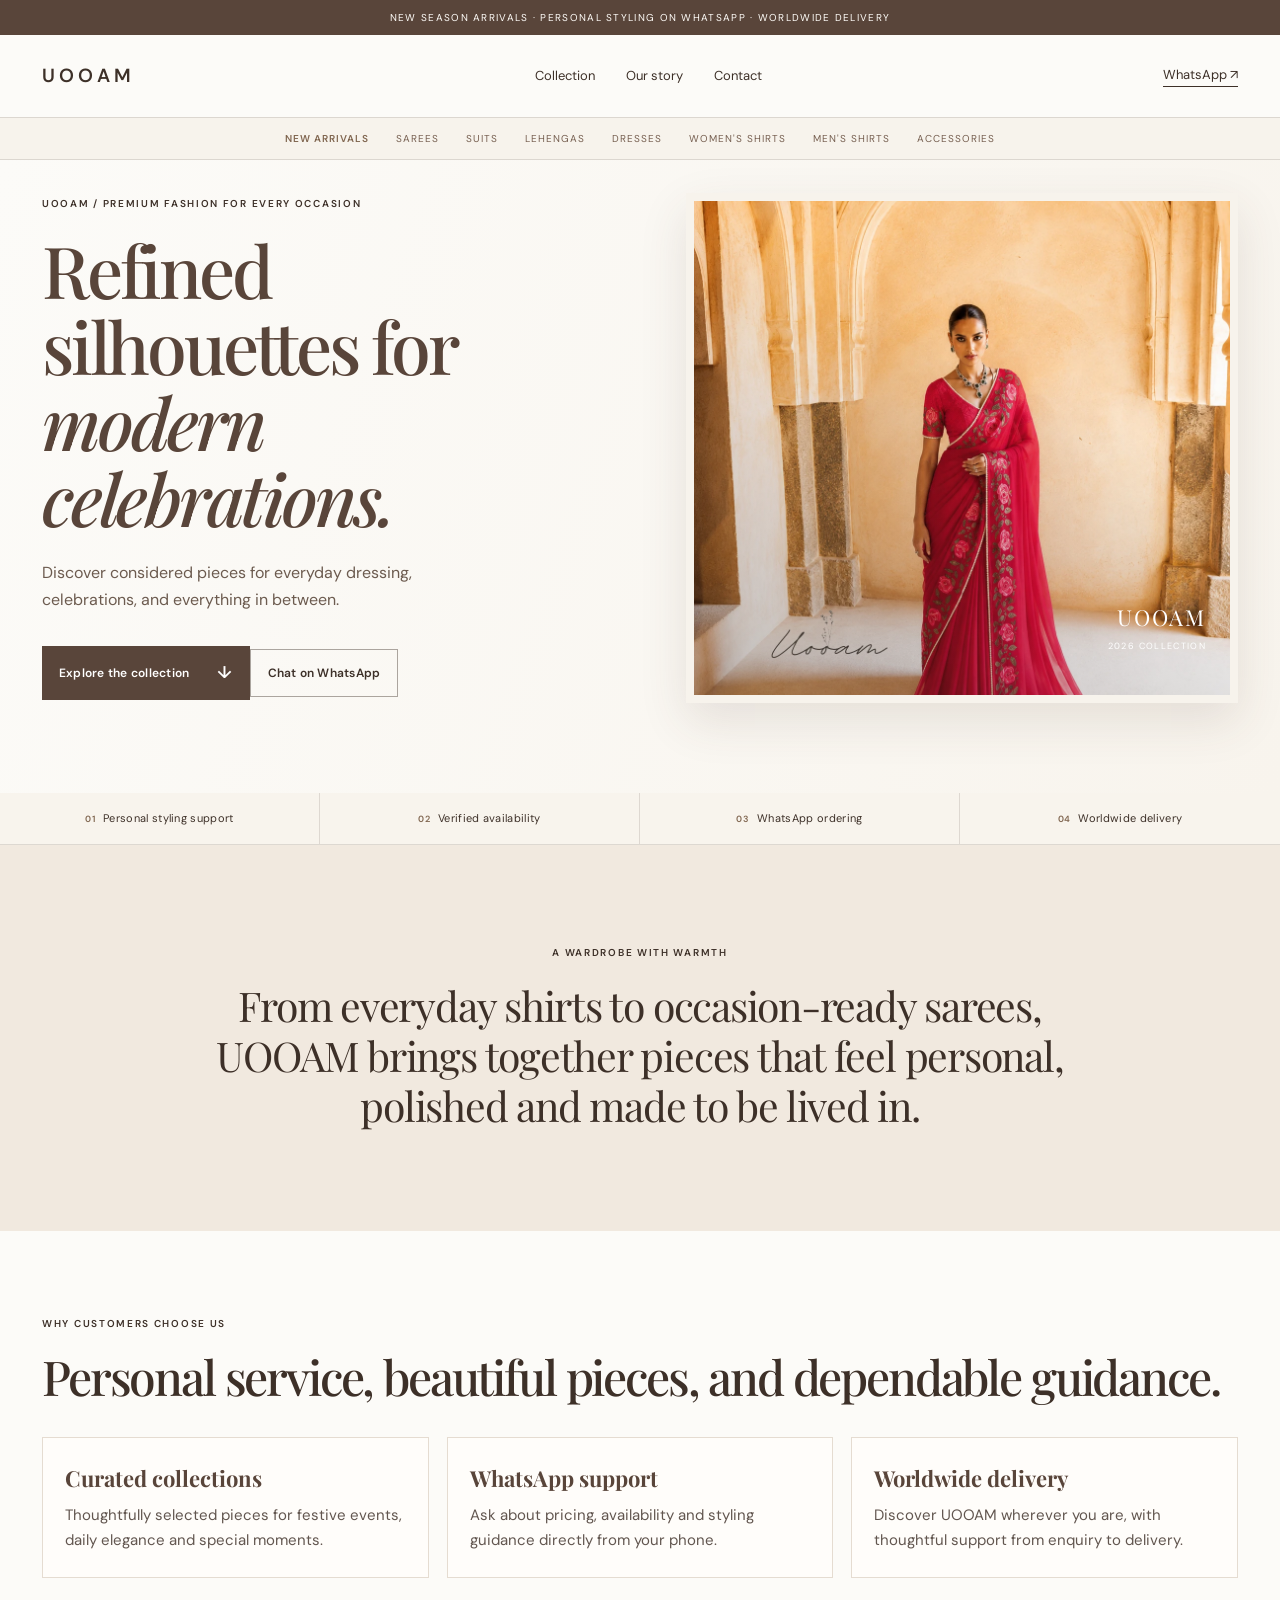
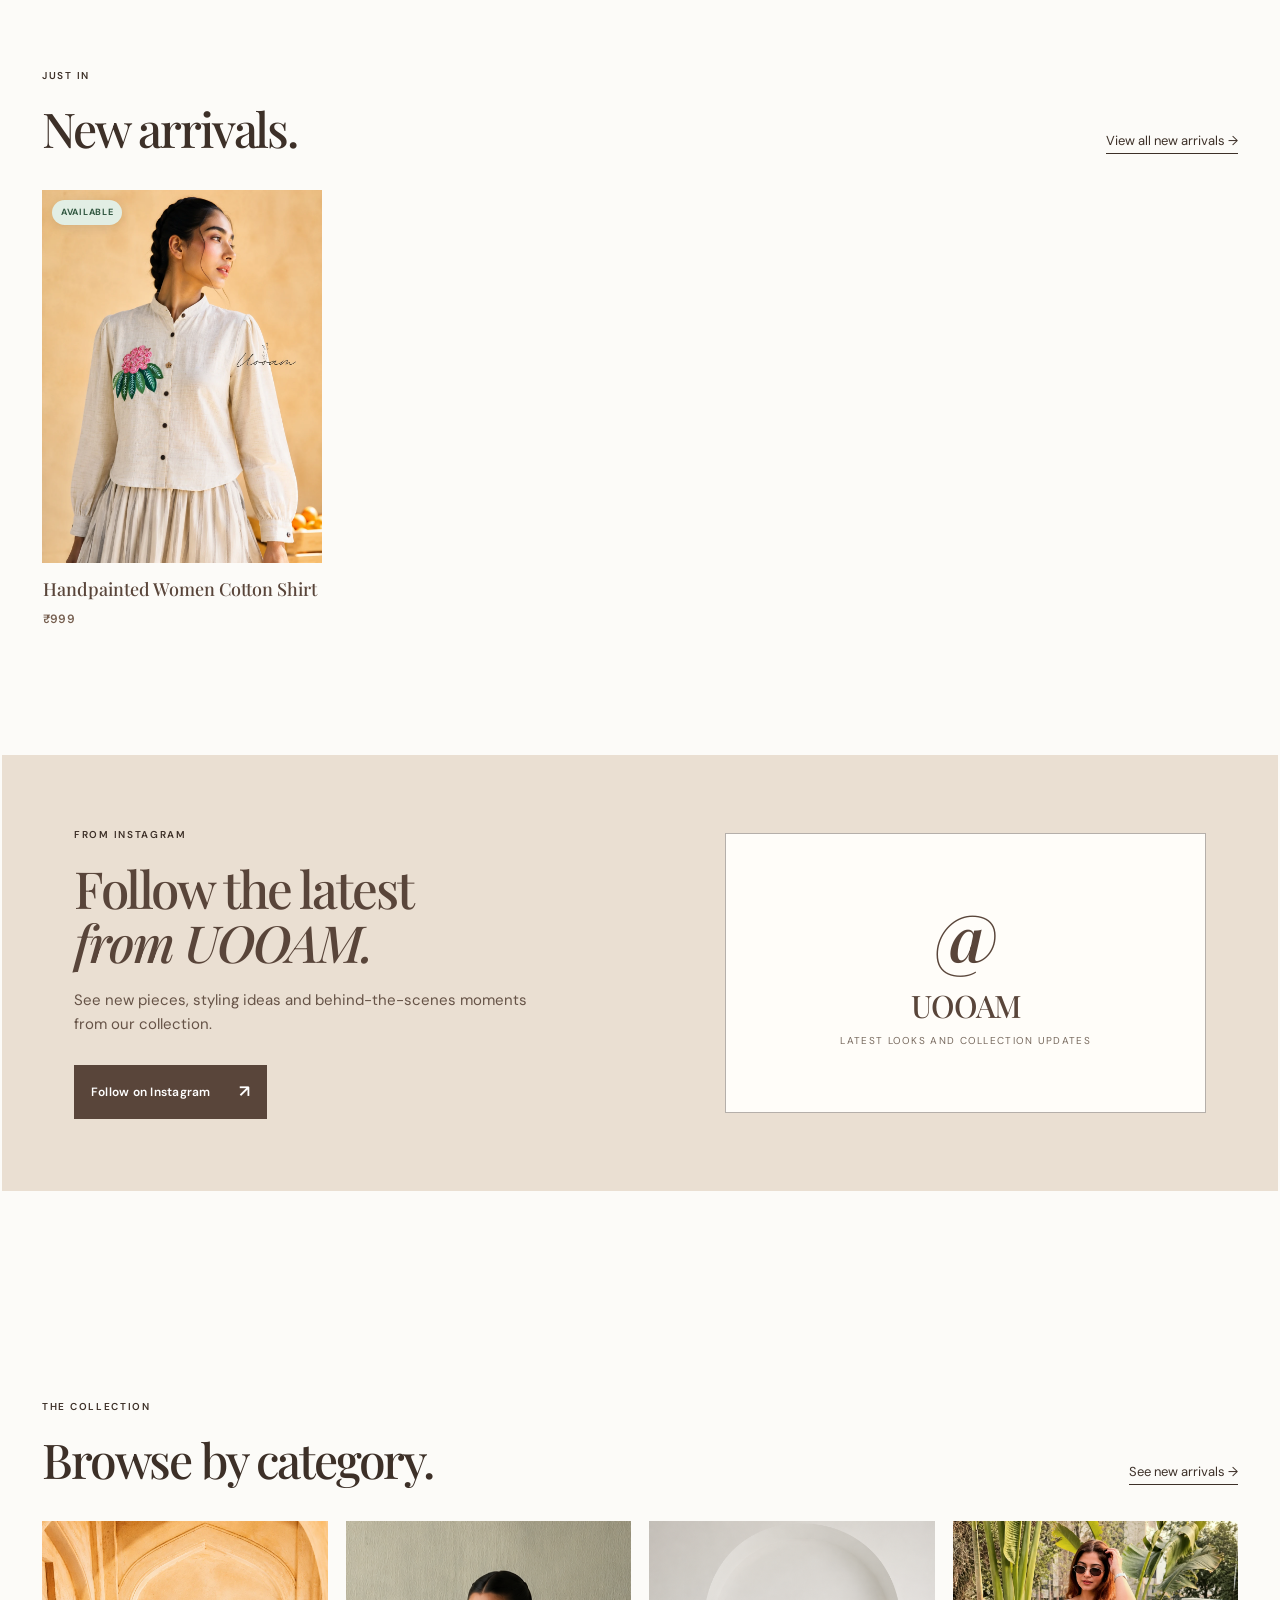
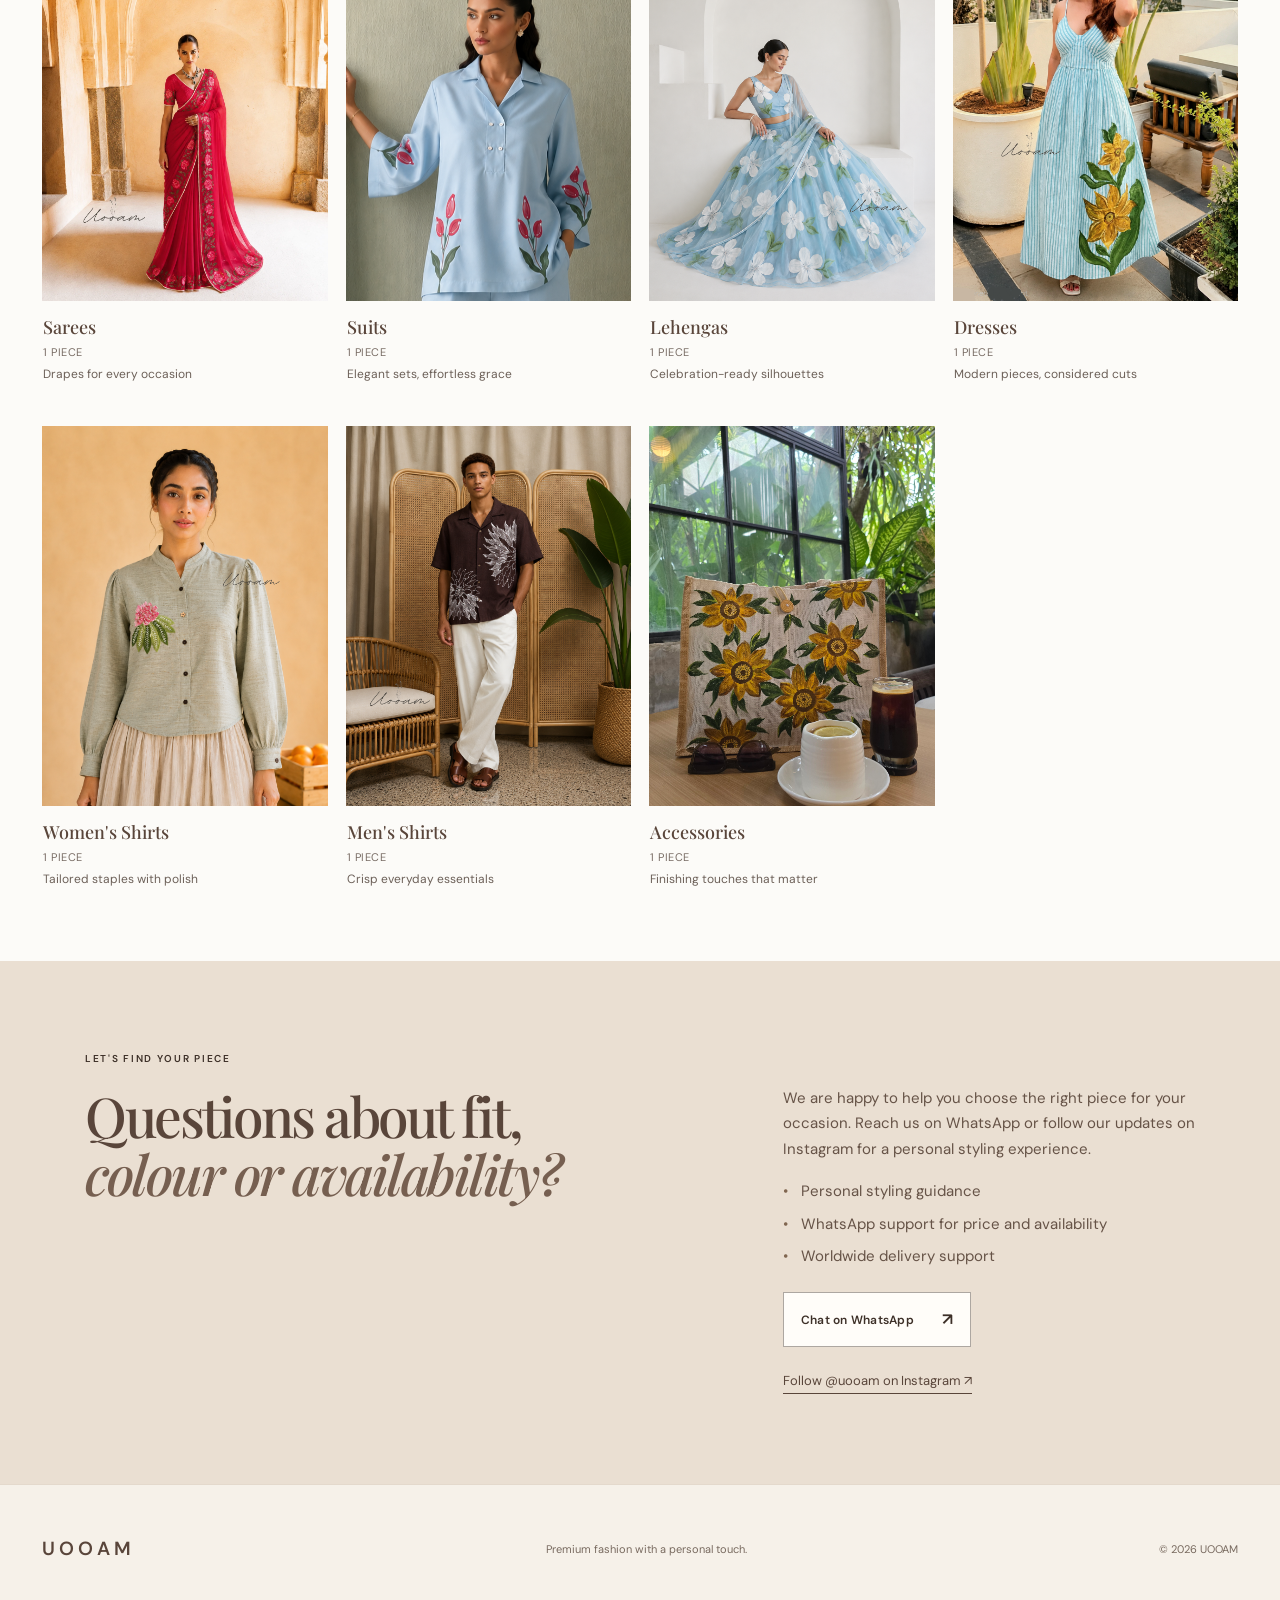
==== commit 44a72746: "Redesign homepage collection flow" ====
--- a/index.html
+++ b/index.html
@@ -3,68 +3,64 @@
   <head>
     <meta charset="UTF-8" />
     <meta name="viewport" content="width=device-width, initial-scale=1.0" />
-    <meta name="description" content="UOOAM offers premium ethnic wear for sarees, suits, kurtis, lehengas and festive dressing with personal WhatsApp support." />
+    <meta name="description" content="UOOAM offers curated fashion collections with personal WhatsApp support and worldwide delivery." />
     <meta name="theme-color" content="#f8f5ef" />
     <meta name="robots" content="index,follow" />
     <link rel="canonical" href="https://uooam.com/" />
-    <meta property="og:title" content="UOOAM — Premium ethnic wear for modern celebrations" />
-    <meta property="og:description" content="Discover elegant sarees, suits, kurtis, lehengas and festive essentials curated for everyday grace and special occasions." />
+    <meta property="og:title" content="UOOAM - Premium fashion for modern celebrations" />
+    <meta property="og:description" content="Discover curated collections at UOOAM, delivered worldwide." />
     <meta property="og:type" content="website" />
     <meta property="og:url" content="https://uooam.com/" />
     <meta property="og:image" content="https://uooam.com/images/category-covers/sarees.webp" />
     <meta property="og:site_name" content="UOOAM" />
     <meta name="twitter:card" content="summary_large_image" />
-    <meta name="twitter:title" content="UOOAM — Premium ethnic wear" />
-    <meta name="twitter:description" content="Discover elegant sarees, suits, kurtis, lehengas and festive essentials curated for everyday grace and special occasions." />
+    <meta name="twitter:title" content="UOOAM - Premium fashion" />
+    <meta name="twitter:description" content="Discover curated collections at UOOAM, delivered worldwide." />
     <meta name="twitter:image" content="https://uooam.com/images/category-covers/sarees.webp" />
     <link rel="preconnect" href="https://fonts.googleapis.com" />
     <link rel="preconnect" href="https://fonts.gstatic.com" crossorigin />
     <link href="https://fonts.googleapis.com/css2?family=DM+Sans:wght@400;500;600&family=Playfair+Display:ital,wght@0,500;0,600;1,500&display=swap" rel="stylesheet" />
     <link rel="stylesheet" href="styles.css" />
-    <title>UOOAM — Modern family clothing</title>
+    <title>UOOAM - Modern family clothing</title>
     <script type="application/ld+json">
-      {"@context":"https://schema.org","@type":"ClothingStore","name":"UOOAM","url":"https://uooam.com/","description":"A family clothing catalogue for sarees, suits, lehengas, dresses, shirts and accessories.","sameAs":["https://www.instagram.com/uooambyurvashiranani?igsh=eGt6aWpmaWcybDBw"]}
+      {"@context":"https://schema.org","@type":"ClothingStore","name":"UOOAM","url":"https://uooam.com/","description":"A family clothing catalogue with worldwide delivery.","sameAs":["https://www.instagram.com/uooambyurvashiranani?igsh=eGt6aWpmaWcybDBw"]}
     </script>
   </head>
   <body>
     <a class="skip-link" href="#main-content">Skip to content</a>
-    <div class="announcement">New season arrivals · Personal styling on WhatsApp · Online ordering across India</div>
+    <div class="announcement">New season arrivals &middot; Personal styling on WhatsApp &middot; Worldwide delivery</div>
     <header class="site-header">
       <a class="wordmark" href="#top" aria-label="UOOAM home">UOOAM</a>
       <nav aria-label="Main navigation"><a href="#collection">Collection</a><a href="#about">Our story</a><a href="#contact">Contact</a></nav>
-      <a class="header-chat" data-whatsapp-general href="#contact">WhatsApp <span aria-hidden="true">↗</span></a>
+      <a class="header-chat" data-whatsapp-general href="#contact">WhatsApp <span aria-hidden="true">&nearr;</span></a>
     </header>
     <nav class="collection-nav" aria-label="Shop collections"><a href="category.html?collection=new-arrivals">New arrivals</a><a href="category.html?category=sarees">Sarees</a><a href="category.html?category=suits">Suits</a><a href="category.html?category=lehengas">Lehengas</a><a href="category.html?category=dresses">Dresses</a><a href="category.html?category=womens-shirts">Women's shirts</a><a href="category.html?category=mens-shirts">Men's shirts</a><a href="category.html?category=accessories">Accessories</a></nav>
     <main id="main-content">
       <section class="hero" aria-labelledby="hero-title">
-        <div class="hero-copy"><p class="eyebrow">UOOAM / PREMIUM ETHNIC WEAR FOR EVERY OCCASION</p><h1 id="hero-title">Refined silhouettes for<br /><em>modern celebrations.</em></h1><p class="hero-text">Discover elegant sarees, suits, kurtis, lehengas and festive essentials curated for everyday grace and special occasions.</p><div class="hero-actions"><a class="button button-dark" href="#collection">Explore the collection <span>↓</span></a><a class="button button-light" href="#contact">Chat on WhatsApp</a></div></div>
-        <div class="hero-art"><img class="hero-photo" id="hero-photo" alt="UOOAM festive collection" hidden /><div class="hero-shade"></div><p>UOOAM<br /><i>2026 Collection</i></p></div>
+        <div class="hero-copy"><p class="eyebrow">UOOAM / PREMIUM FASHION FOR EVERY OCCASION</p><h1 id="hero-title">Refined silhouettes for<br /><em>modern celebrations.</em></h1><p class="hero-text">Discover considered pieces for everyday dressing, celebrations, and everything in between.</p><div class="hero-actions"><a class="button button-dark" href="#collection">Explore the collection <span>&darr;</span></a><a class="button button-light" href="#contact">Chat on WhatsApp</a></div></div>
+        <div class="hero-art"><img class="hero-photo" id="hero-photo" alt="UOOAM festive collection" hidden /><div class="hero-shade"></div><p>UOOAM<br /><i>2026 COLLECTION</i></p></div>
       </section>
-      <section class="service-strip" aria-label="UOOAM service highlights"><div><span>01</span>Personal styling support</div><div><span>02</span>Verified availability</div><div><span>03</span>WhatsApp ordering</div><div><span>04</span>Online delivery support</div></section>
+      <section class="service-strip" aria-label="UOOAM service highlights"><div><span>01</span>Personal styling support</div><div><span>02</span>Verified availability</div><div><span>03</span>WhatsApp ordering</div><div><span>04</span>Worldwide delivery</div></section>
       <section class="intro" id="about"><p class="eyebrow">A WARDROBE WITH WARMTH</p><p>From everyday shirts to occasion-ready sarees, UOOAM brings together pieces that feel personal, polished and made to be lived in.</p></section>
       <section class="trust-section" aria-labelledby="trust-title">
         <div class="section-heading"><div><p class="eyebrow">WHY CUSTOMERS CHOOSE US</p><h2 id="trust-title">Personal service, beautiful pieces, and dependable guidance.</h2></div></div>
-        <div class="trust-grid">
-          <article class="trust-card"><h3>Curated collections</h3><p>Thoughtfully selected pieces for festive events, daily elegance and special moments.</p></article>
-          <article class="trust-card"><h3>WhatsApp support</h3><p>Ask about pricing, availability and styling guidance directly from your phone.</p></article>
-          <article class="trust-card"><h3>Online, with a personal touch</h3><p>Enjoy considered support and confident ordering, wherever you are.</p></article>
-        </div>
+        <div class="trust-grid"><article class="trust-card"><h3>Curated collections</h3><p>Thoughtfully selected pieces for festive events, daily elegance and special moments.</p></article><article class="trust-card"><h3>WhatsApp support</h3><p>Ask about pricing, availability and styling guidance directly from your phone.</p></article><article class="trust-card"><h3>Worldwide delivery</h3><p>Discover UOOAM wherever you are, with thoughtful support from enquiry to delivery.</p></article></div>
+      </section>
+      <section class="new-arrivals" id="new-arrivals" aria-labelledby="new-arrivals-title" hidden>
+        <div class="section-heading"><div><p class="eyebrow">JUST IN</p><h2 id="new-arrivals-title">New arrivals.</h2></div><a class="view-all" href="category.html?collection=new-arrivals">View all new arrivals &rarr;</a></div>
+        <div class="product-grid" id="new-arrivals-grid"></div>
+      </section>
+      <section class="instagram-section" id="instagram" aria-labelledby="instagram-title">
+        <div class="instagram-copy"><p class="eyebrow">FROM INSTAGRAM</p><h2 id="instagram-title">Follow the latest<br /><em>from UOOAM.</em></h2><p>See new pieces, styling ideas and behind-the-scenes moments from our collection.</p><a class="button button-dark" href="https://www.instagram.com/uooambyurvashiranani?igsh=eGt6aWpmaWcybDBw" target="_blank" rel="noreferrer">Follow on Instagram <span>&nearr;</span></a></div>
+        <div class="instagram-profile"><span aria-hidden="true">@</span><p>UOOAM</p><small>Latest looks and collection updates</small></div>
       </section>
       <section class="categories" id="collection" aria-labelledby="categories-title">
-        <div class="section-heading"><div><p class="eyebrow">SHOP THE EDIT</p><h2 id="categories-title">Explore signature categories.</h2></div><a class="view-all" href="category.html?collection=new-arrivals">See what’s new →</a></div>
+        <div class="section-heading"><div><p class="eyebrow">THE COLLECTION</p><h2 id="categories-title">Browse by category.</h2></div><a class="view-all" href="category.html?collection=new-arrivals">See new arrivals &rarr;</a></div>
         <div class="category-grid" id="category-grid"></div>
       </section>
-      <section class="price-guide" id="price-guide" aria-labelledby="price-title">
-        <div class="section-heading"><div><p class="eyebrow">SHOP BY BUDGET</p><h2 id="price-title">Find a piece for every kind of celebration.</h2></div><a class="view-all price-link" href="#contact">Need help choosing? →</a></div>
-        <div class="budget-grid" aria-label="Price ranges"><a class="budget-card" href="#contact"><small>Everyday grace</small><strong>Under ₹2,500</strong><span>Easy pieces for everyday dressing →</span></a><a class="budget-card" href="#contact"><small>Festive favourites</small><strong>₹2,500 – ₹5,000</strong><span>For thoughtful gifting and get-togethers →</span></a><a class="budget-card" href="#contact"><small>Occasion ready</small><strong>₹5,000 – ₹10,000</strong><span>For the celebrations that matter →</span></a><a class="budget-card" href="#contact"><small>Statement edits</small><strong>₹10,000+</strong><span>Exceptional pieces, chosen with care →</span></a></div>
-      </section>
-      <section class="new-arrivals" id="new-arrivals" aria-labelledby="new-arrivals-title" hidden>
-        <div class="section-heading"><div><p class="eyebrow">JUST IN</p><h2 id="new-arrivals-title">New arrivals.</h2></div><a class="view-all" href="#collection">View all categories →</a></div>
-        <div class="product-grid" id="new-arrivals-grid"></div>
-      </section>
-      <section class="contact-panel" id="contact"><div><p class="eyebrow">LET'S FIND YOUR PIECE</p><h2>Questions about fit,<br /><em>colour or availability?</em></h2></div><div><p>We are happy to help you choose the right piece for your occasion. Reach us on WhatsApp or follow our updates on Instagram for a personal styling experience.</p><ul class="contact-highlights"><li>Personal styling guidance</li><li>WhatsApp support for price and availability</li><li>Online ordering support</li></ul><a class="button button-light" data-whatsapp-general href="#">Chat on WhatsApp <span>↗</span></a><a class="instagram-link" href="https://www.instagram.com/uooambyurvashiranani?igsh=eGt6aWpmaWcybDBw" target="_blank" rel="noreferrer">Follow @uooam on Instagram ↗</a></div></section>
+      <section class="contact-panel" id="contact"><div><p class="eyebrow">LET'S FIND YOUR PIECE</p><h2>Questions about fit,<br /><em>colour or availability?</em></h2></div><div><p>We are happy to help you choose the right piece for your occasion. Reach us on WhatsApp or follow our updates on Instagram for a personal styling experience.</p><ul class="contact-highlights"><li>Personal styling guidance</li><li>WhatsApp support for price and availability</li><li>Worldwide delivery support</li></ul><a class="button button-light" data-whatsapp-general href="#">Chat on WhatsApp <span>&nearr;</span></a><a class="instagram-link" href="https://www.instagram.com/uooambyurvashiranani?igsh=eGt6aWpmaWcybDBw" target="_blank" rel="noreferrer">Follow @uooam on Instagram &nearr;</a></div></section>
     </main>
-    <footer><a class="wordmark" href="#top">UOOAM</a><p>Premium ethnic wear with a personal touch.</p><p>© <span id="year"></span> UOOAM</p></footer>
+    <footer><a class="wordmark" href="#top">UOOAM</a><p>Premium fashion with a personal touch.</p><p>&copy; <span id="year"></span> UOOAM</p></footer>
     <script src="app.js" defer></script>
   </body>
 </html>
--- a/styles.css
+++ b/styles.css
@@ -73,7 +73,13 @@
 /* Product cards */
 .product-grid{display:grid;grid-template-columns:repeat(4,1fr);gap:30px 18px}
 .product-card{min-width:0;animation:fade-up .45s ease both}
-.product-link{display:block;color:inherit;text-decoration:none}
+.product-link{display:block;position:relative;color:inherit;text-decoration:none}
+.availability-badge{display:inline-flex;align-items:center;min-height:25px;padding:5px 9px;border-radius:999px;background:#efe4d6;color:#59453a;font-size:9px;font-weight:700;letter-spacing:.08em;line-height:1;text-transform:uppercase}
+.product-link>.availability-badge{position:absolute;top:10px;left:10px;z-index:2;box-shadow:0 2px 12px rgba(33,26,23,.1)}
+.availability-sold-out{background:#543f36;color:#fff}
+.availability-coming-soon{background:#dce4df;color:#385447}
+.availability-available{background:#e2eee4;color:#315740}
+.detail-availability{margin:0 0 14px}
 .product-photo{aspect-ratio:.75;overflow:hidden;background:var(--sand)}
 .product-photo img{width:100%;height:100%;object-fit:cover;transition:transform .5s}
 .product-card:hover .product-photo img{transform:scale(1.03)}
@@ -193,3 +199,8 @@
 .service-strip{background:#f8f4ed;border-color:var(--line)}.service-strip span{color:var(--clay-dark)}.intro{background:#f1e9df}.trust-section{background:var(--cream);padding-top:85px}.trust-card{background:#fffdfa;border-color:#e5dcd1;box-shadow:none}.trust-card h3{color:var(--espresso)}.categories{padding-top:108px}.category-photo,.product-photo{background:#eee4d9}.category-meta h3,.product-meta h3{font-family:var(--serif);font-size:18px;color:var(--espresso)}
 .price-guide{background:#c5ad98;color:var(--ink)}.price-guide .eyebrow{color:var(--espresso)}.price-guide .view-all{border-color:rgba(61,48,40,.6)}.budget-card{border-color:rgba(61,48,40,.34);background:rgba(255,253,250,.14)}.budget-card:hover{background:#fffdf9}.budget-card strong{color:var(--espresso)}.product-meta .product-price,.detail-price{color:var(--cocoa)}.contact-panel{background:#eadfd2;color:var(--ink)}.contact-panel h2{color:var(--espresso)}.contact-panel em{color:var(--cocoa)}.contact-panel>div:last-child,.contact-highlights li{color:#665347}.contact-highlights li:before{color:var(--clay-dark)}.contact-panel .button-light{background:#fffdf9}.instagram-link{color:var(--espresso);border-color:var(--espresso)}footer{background:#f6f1e9;border-top:1px solid #e4d9cc;color:#786a5f}footer .wordmark{color:var(--espresso)}
 .detail-page{background:var(--cream)}.category-hero-photo{border-color:#e4d9cc}.catalogue-controls .search,.catalogue-controls .filter-wrap{background:#fffdfa;border:1px solid #e9dfd3}.detail-copy dl{border-color:#ddd0c3}.detail-copy dl div{border-color:#ddd0c3}.order-note{color:#7a6a5f}@media(max-width:760px){.hero{padding-left:20px;padding-right:20px}.hero-art{border-width:5px}.trust-section{padding-top:60px}}
+
+/* Homepage collection flow */
+.new-arrivals .product-grid{display:grid;grid-auto-flow:column;grid-auto-columns:minmax(230px,280px);grid-template-columns:none;overflow-x:auto;overscroll-behavior-x:contain;scroll-snap-type:x mandatory;padding:0 0 14px;scrollbar-width:thin}.new-arrivals .product-card{scroll-snap-align:start}
+.instagram-section{max-width:1276px;margin:0 auto 100px;padding:72px;display:grid;grid-template-columns:minmax(0,1.1fr) minmax(280px,.9fr);gap:64px;align-items:center;background:#eadfd2}.instagram-copy h2{margin:0 0 18px;font:500 clamp(36px,4vw,62px)/1.05 var(--serif);letter-spacing:-.04em;color:var(--espresso)}.instagram-copy>p:not(.eyebrow){max-width:480px;margin:0 0 28px;line-height:1.65;color:#665347}.instagram-profile{min-height:280px;display:flex;flex-direction:column;justify-content:center;align-items:center;text-align:center;border:1px solid rgba(61,48,40,.38);background:#fffdf9;color:var(--espresso)}.instagram-profile span{font:500 74px/1 var(--serif)}.instagram-profile p{margin:12px 0 7px;font:500 31px var(--serif);letter-spacing:-.03em}.instagram-profile small{font-size:10px;letter-spacing:.13em;text-transform:uppercase;color:#786a5f}
+@media(max-width:760px){.new-arrivals .product-grid{grid-auto-columns:minmax(215px,78vw)}.instagram-section{margin:0 20px 70px;padding:42px 24px;grid-template-columns:1fr;gap:34px}.instagram-profile{min-height:220px}}
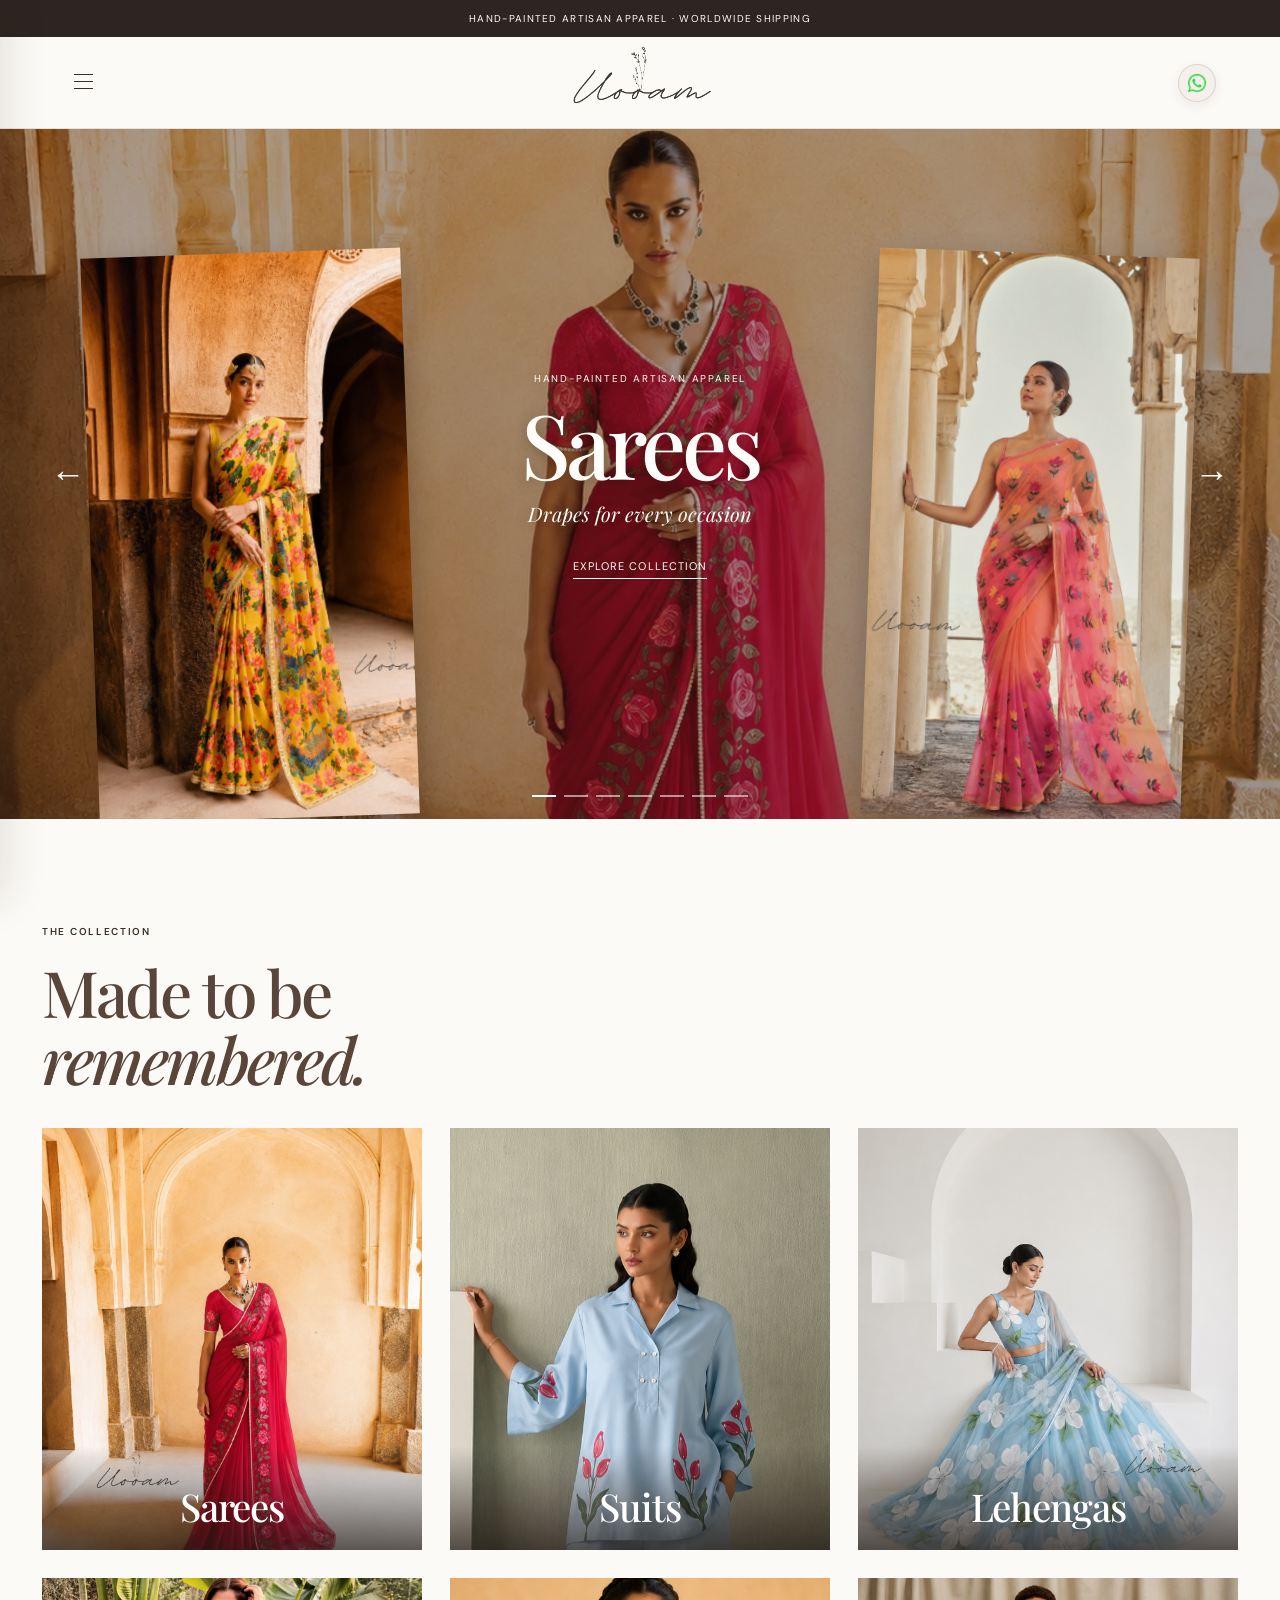
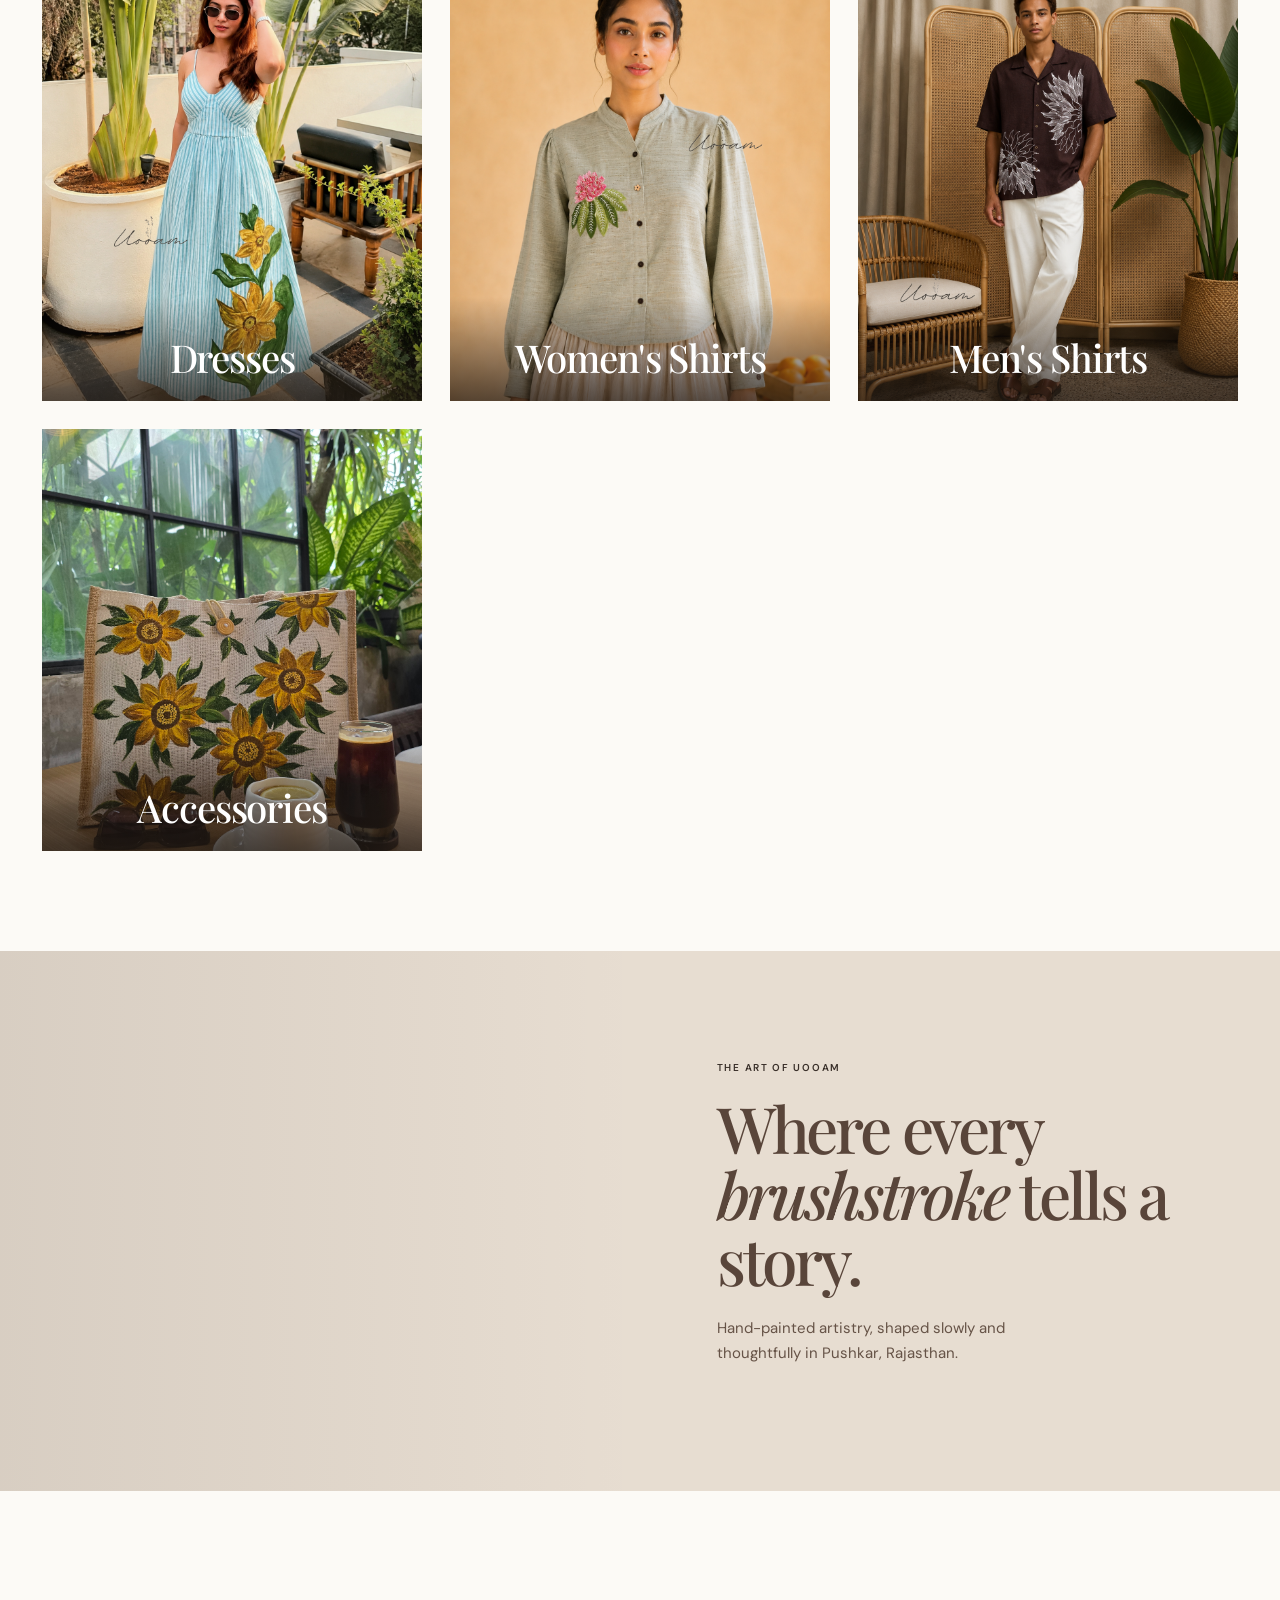
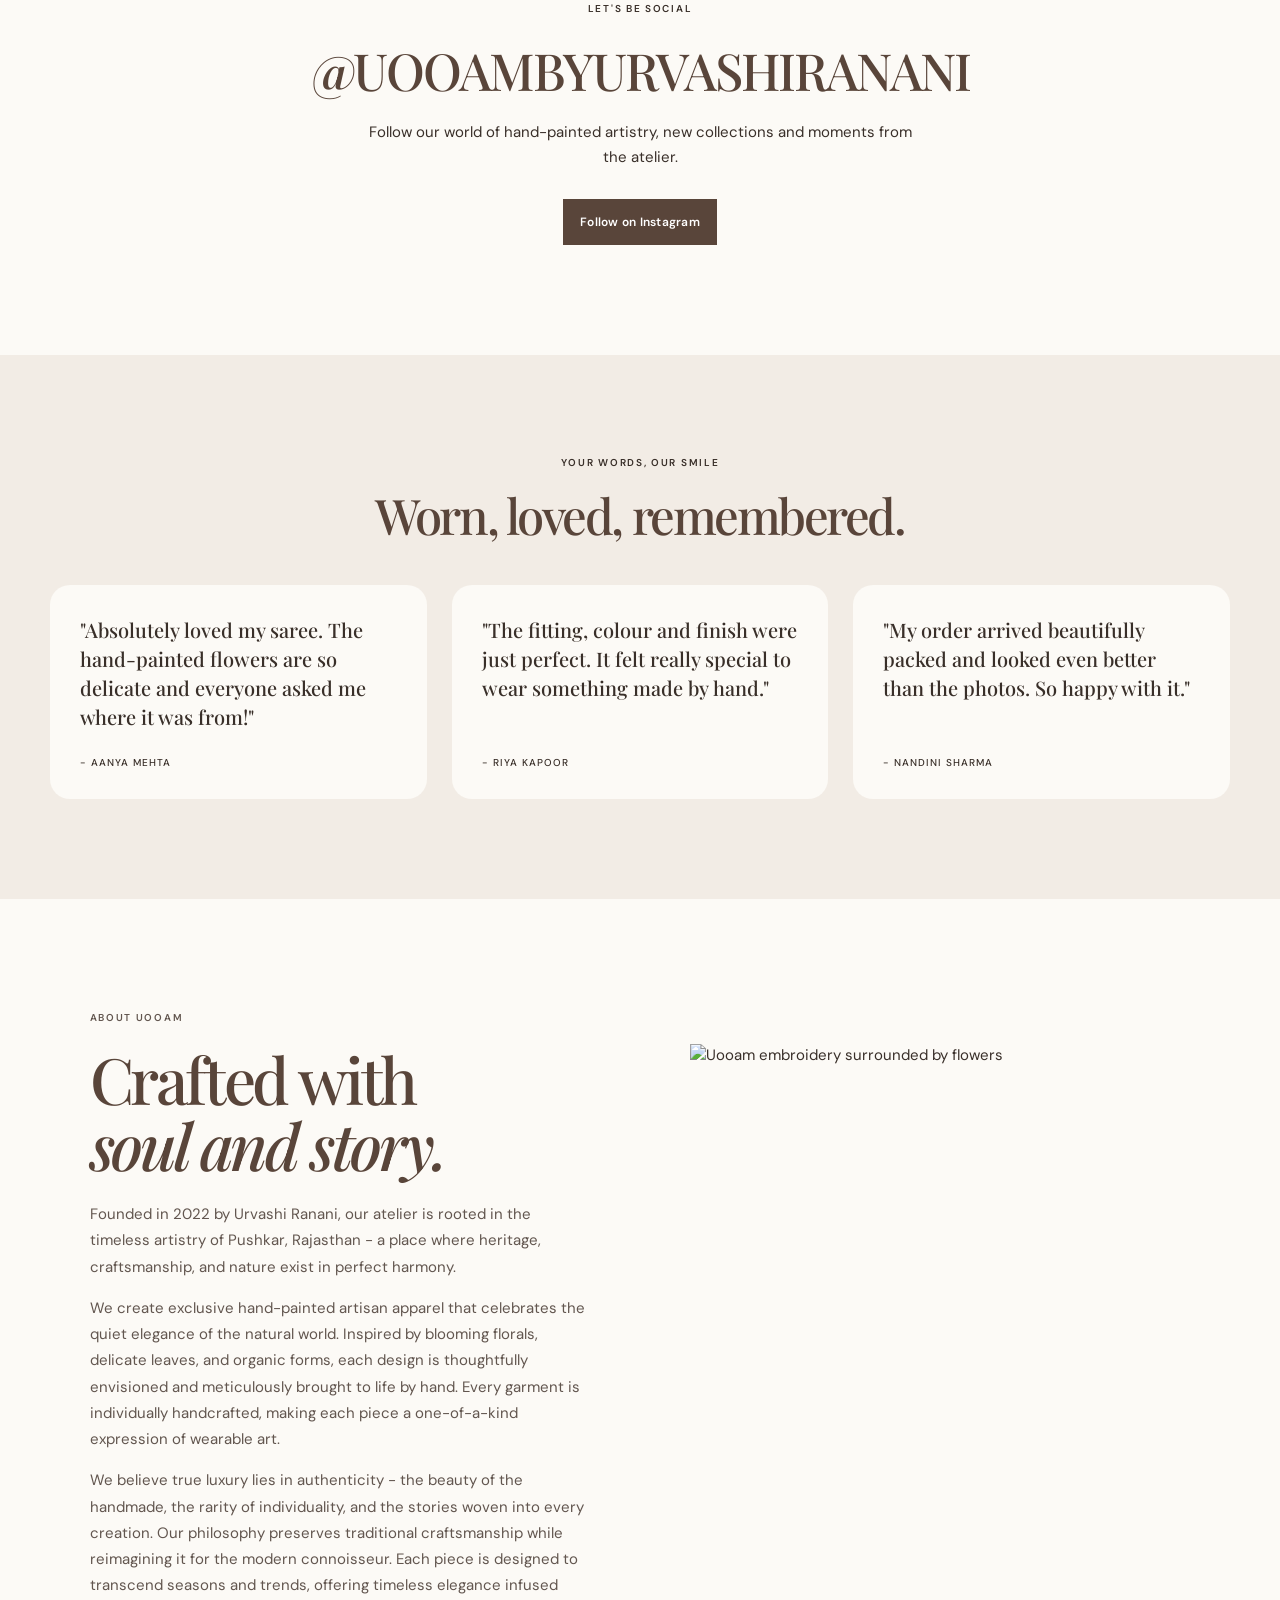
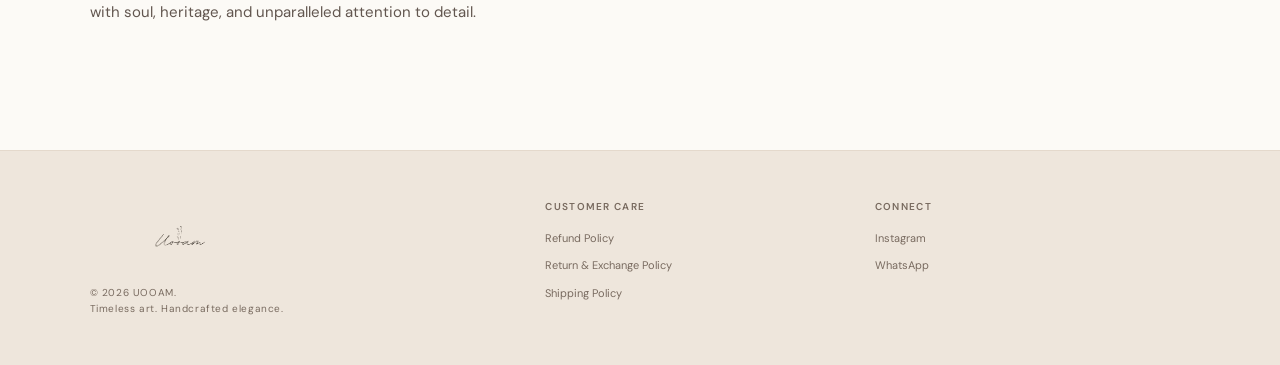
==== commit bde0181e: "Redesign Uooam storefront experience" ====
--- a/index.html
+++ b/index.html
@@ -1,66 +1 @@
-<!doctype html>
-<html lang="en">
-  <head>
-    <meta charset="UTF-8" />
-    <meta name="viewport" content="width=device-width, initial-scale=1.0" />
-    <meta name="description" content="UOOAM offers curated fashion collections with personal WhatsApp support and worldwide delivery." />
-    <meta name="theme-color" content="#f8f5ef" />
-    <meta name="robots" content="index,follow" />
-    <link rel="canonical" href="https://uooam.com/" />
-    <meta property="og:title" content="UOOAM - Premium fashion for modern celebrations" />
-    <meta property="og:description" content="Discover curated collections at UOOAM, delivered worldwide." />
-    <meta property="og:type" content="website" />
-    <meta property="og:url" content="https://uooam.com/" />
-    <meta property="og:image" content="https://uooam.com/images/category-covers/sarees.webp" />
-    <meta property="og:site_name" content="UOOAM" />
-    <meta name="twitter:card" content="summary_large_image" />
-    <meta name="twitter:title" content="UOOAM - Premium fashion" />
-    <meta name="twitter:description" content="Discover curated collections at UOOAM, delivered worldwide." />
-    <meta name="twitter:image" content="https://uooam.com/images/category-covers/sarees.webp" />
-    <link rel="preconnect" href="https://fonts.googleapis.com" />
-    <link rel="preconnect" href="https://fonts.gstatic.com" crossorigin />
-    <link href="https://fonts.googleapis.com/css2?family=DM+Sans:wght@400;500;600&family=Playfair+Display:ital,wght@0,500;0,600;1,500&display=swap" rel="stylesheet" />
-    <link rel="stylesheet" href="styles.css" />
-    <title>UOOAM - Modern family clothing</title>
-    <script type="application/ld+json">
-      {"@context":"https://schema.org","@type":"ClothingStore","name":"UOOAM","url":"https://uooam.com/","description":"A family clothing catalogue with worldwide delivery.","sameAs":["https://www.instagram.com/uooambyurvashiranani?igsh=eGt6aWpmaWcybDBw"]}
-    </script>
-  </head>
-  <body>
-    <a class="skip-link" href="#main-content">Skip to content</a>
-    <div class="announcement">New season arrivals &middot; Personal styling on WhatsApp &middot; Worldwide delivery</div>
-    <header class="site-header">
-      <a class="wordmark" href="#top" aria-label="UOOAM home">UOOAM</a>
-      <nav aria-label="Main navigation"><a href="#collection">Collection</a><a href="#about">Our story</a><a href="#contact">Contact</a></nav>
-      <a class="header-chat" data-whatsapp-general href="#contact">WhatsApp <span aria-hidden="true">&nearr;</span></a>
-    </header>
-    <nav class="collection-nav" aria-label="Shop collections"><a href="category.html?collection=new-arrivals">New arrivals</a><a href="category.html?category=sarees">Sarees</a><a href="category.html?category=suits">Suits</a><a href="category.html?category=lehengas">Lehengas</a><a href="category.html?category=dresses">Dresses</a><a href="category.html?category=womens-shirts">Women's shirts</a><a href="category.html?category=mens-shirts">Men's shirts</a><a href="category.html?category=accessories">Accessories</a></nav>
-    <main id="main-content">
-      <section class="hero" aria-labelledby="hero-title">
-        <div class="hero-copy"><p class="eyebrow">UOOAM / PREMIUM FASHION FOR EVERY OCCASION</p><h1 id="hero-title">Refined silhouettes for<br /><em>modern celebrations.</em></h1><p class="hero-text">Discover considered pieces for everyday dressing, celebrations, and everything in between.</p><div class="hero-actions"><a class="button button-dark" href="#collection">Explore the collection <span>&darr;</span></a><a class="button button-light" href="#contact">Chat on WhatsApp</a></div></div>
-        <div class="hero-art"><img class="hero-photo" id="hero-photo" alt="UOOAM festive collection" hidden /><div class="hero-shade"></div><p>UOOAM<br /><i>2026 COLLECTION</i></p></div>
-      </section>
-      <section class="service-strip" aria-label="UOOAM service highlights"><div><span>01</span>Personal styling support</div><div><span>02</span>Verified availability</div><div><span>03</span>WhatsApp ordering</div><div><span>04</span>Worldwide delivery</div></section>
-      <section class="intro" id="about"><p class="eyebrow">A WARDROBE WITH WARMTH</p><p>From everyday shirts to occasion-ready sarees, UOOAM brings together pieces that feel personal, polished and made to be lived in.</p></section>
-      <section class="trust-section" aria-labelledby="trust-title">
-        <div class="section-heading"><div><p class="eyebrow">WHY CUSTOMERS CHOOSE US</p><h2 id="trust-title">Personal service, beautiful pieces, and dependable guidance.</h2></div></div>
-        <div class="trust-grid"><article class="trust-card"><h3>Curated collections</h3><p>Thoughtfully selected pieces for festive events, daily elegance and special moments.</p></article><article class="trust-card"><h3>WhatsApp support</h3><p>Ask about pricing, availability and styling guidance directly from your phone.</p></article><article class="trust-card"><h3>Worldwide delivery</h3><p>Discover UOOAM wherever you are, with thoughtful support from enquiry to delivery.</p></article></div>
-      </section>
-      <section class="new-arrivals" id="new-arrivals" aria-labelledby="new-arrivals-title" hidden>
-        <div class="section-heading"><div><p class="eyebrow">JUST IN</p><h2 id="new-arrivals-title">New arrivals.</h2></div><a class="view-all" href="category.html?collection=new-arrivals">View all new arrivals &rarr;</a></div>
-        <div class="product-grid" id="new-arrivals-grid"></div>
-      </section>
-      <section class="instagram-section" id="instagram" aria-labelledby="instagram-title">
-        <div class="instagram-copy"><p class="eyebrow">FROM INSTAGRAM</p><h2 id="instagram-title">Follow the latest<br /><em>from UOOAM.</em></h2><p>See new pieces, styling ideas and behind-the-scenes moments from our collection.</p><a class="button button-dark" href="https://www.instagram.com/uooambyurvashiranani?igsh=eGt6aWpmaWcybDBw" target="_blank" rel="noreferrer">Follow on Instagram <span>&nearr;</span></a></div>
-        <div class="instagram-profile"><span aria-hidden="true">@</span><p>UOOAM</p><small>Latest looks and collection updates</small></div>
-      </section>
-      <section class="categories" id="collection" aria-labelledby="categories-title">
-        <div class="section-heading"><div><p class="eyebrow">THE COLLECTION</p><h2 id="categories-title">Browse by category.</h2></div><a class="view-all" href="category.html?collection=new-arrivals">See new arrivals &rarr;</a></div>
-        <div class="category-grid" id="category-grid"></div>
-      </section>
-      <section class="contact-panel" id="contact"><div><p class="eyebrow">LET'S FIND YOUR PIECE</p><h2>Questions about fit,<br /><em>colour or availability?</em></h2></div><div><p>We are happy to help you choose the right piece for your occasion. Reach us on WhatsApp or follow our updates on Instagram for a personal styling experience.</p><ul class="contact-highlights"><li>Personal styling guidance</li><li>WhatsApp support for price and availability</li><li>Worldwide delivery support</li></ul><a class="button button-light" data-whatsapp-general href="#">Chat on WhatsApp <span>&nearr;</span></a><a class="instagram-link" href="https://www.instagram.com/uooambyurvashiranani?igsh=eGt6aWpmaWcybDBw" target="_blank" rel="noreferrer">Follow @uooam on Instagram &nearr;</a></div></section>
-    </main>
-    <footer><a class="wordmark" href="#top">UOOAM</a><p>Premium fashion with a personal touch.</p><p>&copy; <span id="year"></span> UOOAM</p></footer>
-    <script src="app.js" defer></script>
-  </body>
-</html>
+<!doctype html><html lang="en"><head><meta charset="UTF-8"><meta name="viewport" content="width=device-width, initial-scale=1.0"><link rel="preconnect" href="https://fonts.googleapis.com"><link rel="preconnect" href="https://fonts.gstatic.com" crossorigin><link href="https://fonts.googleapis.com/css2?family=DM+Sans:wght@400;500;600&family=Playfair+Display:ital,wght@0,500;0,600;1,500&display=swap" rel="stylesheet"><link rel="stylesheet" href="styles.css"><title>UOOAM</title></head><body><div class="announcement">Free shipping across India</div><header class="site-header editorial-header"><button class="menu-toggle" type="button"><span></span><span></span><span></span><b>Menu</b></button><a class="brand-logo" href="index.html"><img src="images/brand/uooam-logo.png" alt="Uooam"></a><a class="whatsapp-icon" data-whatsapp-general href="#">&#9742;</a></header><aside class="site-menu" aria-hidden="true"><button class="menu-close" type="button">&times;</button><p class="eyebrow">EXPLORE UOOAM</p><nav><a href="index.html">Home</a><a href="category.html?collection=new-arrivals">New arrivals</a><a href="#collection">All collections</a><a href="category.html?category=sarees">Sarees</a><a href="category.html?category=suits">Suits</a><a href="category.html?category=lehengas">Lehengas</a><a href="category.html?category=dresses">Dresses</a><a href="category.html?category=womens-shirts">Women's shirts</a><a href="category.html?category=mens-shirts">Men's shirts</a><a href="category.html?category=accessories">Accessories</a></nav></aside><div class="menu-overlay"></div><main><section class="hero-slider"><div class="hero-slides" id="hero-slides"></div><button class="slide-arrow previous" type="button">&larr;</button><button class="slide-arrow next" type="button">&rarr;</button><div class="slide-dots" id="slide-dots"></div></section><section class="categories" id="collection"><div class="section-heading"><div><p class="eyebrow">THE COLLECTION</p><h1>Made to be<br><em>remembered.</em></h1></div></div><div class="category-grid" id="category-grid"></div></section><section class="brand-moment"><div class="brand-moment-image"></div><div class="brand-moment-copy"><p class="eyebrow">THE ART OF UOOAM</p><h2>Where every<br><em>brushstroke</em> tells a story.</h2><p>Hand-painted artistry, shaped slowly and thoughtfully in Pushkar, Rajasthan.</p></div></section><section class="instagram-section"><p class="eyebrow">LET'S BE SOCIAL</p><h2>@UOOAMBYURVASHIRANANI</h2><p>Follow our world of hand-painted artistry, new collections and moments from the atelier.</p><a class="button button-dark" href="https://www.instagram.com/uooambyurvashiranani/" target="_blank">Follow on Instagram</a></section><section class="reviews-section"><p class="eyebrow">YOUR WORDS, OUR SMILE</p><h2>Worn, loved, remembered.</h2><div class="review-grid"><article>"Absolutely loved my saree. The hand-painted flowers are so delicate and everyone asked me where it was from!"<small>- Aanya Mehta</small></article><article>"The fitting, colour and finish were just perfect. It felt really special to wear something made by hand."<small>- Riya Kapoor</small></article><article>"My order arrived beautifully packed and looked even better than the photos. So happy with it."<small>- Nandini Sharma</small></article></div></section><section class="about-section" id="about"><div class="about-copy"><p class="eyebrow">ABOUT UOOAM</p><h2>Crafted with<br><em>soul and story.</em></h2><p>Founded in 2022 by Urvashi Ranani, our atelier is rooted in the timeless artistry of Pushkar, Rajasthan - a place where heritage, craftsmanship, and nature exist in perfect harmony.</p><p>We create exclusive hand-painted artisan apparel that celebrates the quiet elegance of the natural world. Inspired by blooming florals, delicate leaves, and organic forms, each design is thoughtfully envisioned and meticulously brought to life by hand. Every garment is individually handcrafted, making each piece a one-of-a-kind expression of wearable art.</p><p>We believe true luxury lies in authenticity - the beauty of the handmade, the rarity of individuality, and the stories woven into every creation. Our philosophy preserves traditional craftsmanship while reimagining it for the modern connoisseur. Each piece is designed to transcend seasons and trends, offering timeless elegance infused with soul, heritage, and unparalleled attention to detail.</p></div><div class="about-art"><img src="images/brand/uooam-embroidery.jpeg" alt="Uooam embroidery surrounded by flowers"></div></section></main><footer><section><img class="footer-logo" src="images/brand/uooam-logo.png" alt="Uooam"><p>&copy; <span id="year"></span> UOOAM.<br>Timeless art. Handcrafted elegance.</p></section><section><p class="footer-title">CUSTOMER CARE</p><a href="refund-policy.html">Refund Policy</a><a href="return-exchange-policy.html">Return &amp; Exchange Policy</a><a href="shipping-policy.html">Shipping Policy</a></section><section><p class="footer-title">CONNECT</p><a href="https://www.instagram.com/uooambyurvashiranani/" target="_blank">Instagram</a><a data-whatsapp-general href="#">WhatsApp</a></section></footer><script src="app.js" defer></script></body></html>
--- a/styles.css
+++ b/styles.css
@@ -204,3 +204,25 @@
 .new-arrivals .product-grid{display:grid;grid-auto-flow:column;grid-auto-columns:minmax(230px,280px);grid-template-columns:none;overflow-x:auto;overscroll-behavior-x:contain;scroll-snap-type:x mandatory;padding:0 0 14px;scrollbar-width:thin}.new-arrivals .product-card{scroll-snap-align:start}
 .instagram-section{max-width:1276px;margin:0 auto 100px;padding:72px;display:grid;grid-template-columns:minmax(0,1.1fr) minmax(280px,.9fr);gap:64px;align-items:center;background:#eadfd2}.instagram-copy h2{margin:0 0 18px;font:500 clamp(36px,4vw,62px)/1.05 var(--serif);letter-spacing:-.04em;color:var(--espresso)}.instagram-copy>p:not(.eyebrow){max-width:480px;margin:0 0 28px;line-height:1.65;color:#665347}.instagram-profile{min-height:280px;display:flex;flex-direction:column;justify-content:center;align-items:center;text-align:center;border:1px solid rgba(61,48,40,.38);background:#fffdf9;color:var(--espresso)}.instagram-profile span{font:500 74px/1 var(--serif)}.instagram-profile p{margin:12px 0 7px;font:500 31px var(--serif);letter-spacing:-.03em}.instagram-profile small{font-size:10px;letter-spacing:.13em;text-transform:uppercase;color:#786a5f}
 @media(max-width:760px){.new-arrivals .product-grid{grid-auto-columns:minmax(215px,78vw)}.instagram-section{margin:0 20px 70px;padding:42px 24px;grid-template-columns:1fr;gap:34px}.instagram-profile{min-height:220px}}
+
+/* UOOAM editorial redesign */
+body{color:#392f29;background:#fcfaf6}.announcement{font-size:10px;padding:11px;background:#2d2521}.editorial-header{height:92px;max-width:none;padding:0 5vw;position:relative;background:#fcfaf6;border-bottom:1px solid #e9e0d7}.brand-logo{position:absolute;left:50%;top:50%;transform:translate(-50%,-50%);width:155px;height:68px;display:flex;align-items:center;justify-content:center}.brand-logo img,.footer-logo{width:100%;height:100%;object-fit:contain;mix-blend-mode:multiply}.menu-toggle{display:flex;align-items:center;gap:5px;border:0;background:none;color:inherit;padding:10px 0;cursor:pointer;font:500 10px var(--sans);letter-spacing:.12em;text-transform:uppercase}.menu-toggle span{width:19px;height:1px;background:currentColor;display:block;position:absolute;left:0}.menu-toggle span:nth-child(1){top:12px}.menu-toggle span:nth-child(2){top:18px}.menu-toggle span:nth-child(3){top:24px}.menu-toggle b{margin-left:27px;font-weight:500}.menu-toggle{position:relative;height:36px}.whatsapp-icon{color:#392f29;text-decoration:none;font-size:29px;line-height:1}.site-menu{position:fixed;z-index:50;left:0;top:0;width:min(390px,88vw);height:100dvh;background:#fcfaf6;padding:38px 42px;transform:translateX(-101%);transition:transform .35s ease;box-shadow:10px 0 40px rgba(42,29,20,.12)}.menu-open .site-menu{transform:translateX(0)}.menu-overlay{position:fixed;inset:0;background:rgba(28,21,16,.35);z-index:40;opacity:0;visibility:hidden;transition:.3s}.menu-open .menu-overlay{opacity:1;visibility:visible}.menu-close{float:right;border:0;background:none;font:300 38px/1 var(--sans);cursor:pointer}.site-menu .eyebrow{margin-top:95px}.site-menu nav{display:grid;gap:15px}.site-menu nav a{font:500 27px var(--serif);color:inherit;text-decoration:none}.hero-slider{position:relative;height:min(70vw,690px);min-height:490px;overflow:hidden;background:#8f7867}.hero-slides,.hero-slide{height:100%}.hero-slide{display:none;position:absolute;inset:0;align-items:center;justify-content:center;background-image:linear-gradient(rgba(32,23,18,.38),rgba(32,23,18,.42)),var(--hero-image);background-size:cover;background-position:center}.hero-slide.is-active{display:flex;animation:fade-in .6s ease}.slide-copy{z-index:2;text-align:center;color:#fffdf9;text-shadow:0 2px 14px rgba(0,0,0,.25);padding:25px;max-width:700px}.slide-copy p{font-size:10px;letter-spacing:.18em;margin:0 0 14px}.slide-copy h2{font:500 clamp(54px,7vw,104px)/.95 var(--serif);letter-spacing:-.05em;margin:0}.slide-copy span{display:block;margin:15px auto 27px;font:italic 20px var(--serif)}.slide-copy a{color:inherit;text-decoration:none;font-size:11px;letter-spacing:.1em;text-transform:uppercase;border-bottom:1px solid currentColor;padding-bottom:5px}.slide-product{position:absolute;bottom:0;width:25%;height:82%;object-fit:cover;object-position:top;filter:drop-shadow(0 12px 17px rgba(0,0,0,.25));opacity:.96}.slide-product.left{left:7%;transform:rotate(-2deg)}.slide-product.right{right:7%;transform:rotate(2deg)}.slide-arrow{position:absolute;z-index:3;top:50%;transform:translateY(-50%);border:0;background:transparent;color:white;font-size:35px;cursor:pointer;padding:12px}.slide-arrow.previous{left:3%}.slide-arrow.next{right:3%}.slide-dots{position:absolute;bottom:22px;left:50%;transform:translateX(-50%);display:flex;gap:8px;z-index:4}.slide-dots button{border:0;width:24px;height:2px;background:rgba(255,255,255,.55);padding:0}.slide-dots button.is-active{background:#fff}.categories{padding-top:105px;padding-bottom:100px}.categories h1{font:500 clamp(48px,5vw,72px)/1.04 var(--serif);margin:0;color:var(--espresso);letter-spacing:-.045em}.categories h1 em,.about-section h2 em,.brand-moment h2 em{font-weight:500}.brand-moment{display:grid;grid-template-columns:1fr 1fr;min-height:540px;background:#e7ddd1}.brand-moment-image{background:linear-gradient(90deg,rgba(39,30,22,.08),transparent),url('images/brand/uooam-embroidery.jpeg') center/cover}.brand-moment-copy{padding:13% 12%;align-self:center}.brand-moment h2,.about-section h2,.reviews-section h2{font:500 clamp(43px,5vw,70px)/1.03 var(--serif);letter-spacing:-.05em;margin:0 0 23px;color:var(--espresso)}.brand-moment-copy>p:last-child{max-width:350px;line-height:1.7;color:#665347}.instagram-section{max-width:none;margin:0;padding:110px 20px;text-align:center;display:block;background:#fcfaf6}.instagram-section h2{font:500 clamp(30px,4vw,55px) var(--serif);letter-spacing:-.04em;color:var(--espresso);margin:0 0 16px}.instagram-section>p:not(.eyebrow){max-width:550px;margin:0 auto 30px;line-height:1.65}.reviews-section{padding:100px max(42px,calc((100% - 1180px)/2));text-align:center;background:#f2ece5}.reviews-section h2{font-size:49px}.review-grid{display:grid;grid-template-columns:repeat(3,1fr);gap:25px;margin-top:44px;text-align:left}.review-grid article{background:#fcfaf6;border-radius:20px;padding:30px;min-height:185px;font:500 20px/1.45 var(--serif);display:flex;flex-direction:column;justify-content:space-between}.review-grid small{font:500 10px var(--sans);letter-spacing:.1em;text-transform:uppercase;margin-top:25px}.about-section{display:grid;grid-template-columns:1fr 1fr;max-width:1360px;margin:auto;padding:110px 7%;gap:9%;align-items:center}.about-copy>p{line-height:1.75;color:#62564f;max-width:580px}.about-copy details{margin-top:18px}.about-copy summary{cursor:pointer;font:500 12px var(--sans);letter-spacing:.08em;text-transform:uppercase;border-bottom:1px solid currentColor;width:max-content;padding-bottom:3px}.about-art{height:560px;overflow:hidden}.about-art img{width:100%;height:100%;object-fit:cover}.footer-logo{display:block;width:180px;height:80px}footer{max-width:none;padding:48px 7%;min-height:190px;display:grid;grid-template-columns:1fr auto;gap:14px;background:#eee6dc}.footer-links{display:flex;gap:19px;align-items:center;flex-wrap:wrap}.footer-links a{color:inherit;text-decoration:none;font-size:11px}.footer-links a:hover{text-decoration:underline}footer>p{grid-column:1/-1;margin:8px 0 0;font-size:10px;letter-spacing:.06em}
+@keyframes fade-in{from{opacity:.3;transform:scale(1.015)}to{opacity:1;transform:scale(1)}}
+@media(max-width:760px){.editorial-header{height:70px;padding:0 20px}.brand-logo{width:118px;height:56px}.hero-slider{height:78vh;min-height:480px}.slide-product{width:38%;height:62%;opacity:.65}.slide-product.left{left:-8%}.slide-product.right{right:-8%}.slide-copy h2{font-size:61px}.slide-copy span{font-size:17px}.slide-arrow{display:none}.categories{padding:70px 20px}.categories h1{font-size:48px}.brand-moment,.about-section{grid-template-columns:1fr}.brand-moment{min-height:0}.brand-moment-image{height:390px}.brand-moment-copy{padding:65px 26px}.instagram-section,.reviews-section{padding:70px 20px}.reviews-section h2{font-size:42px}.review-grid{grid-template-columns:1fr;gap:14px;margin-top:30px}.review-grid article{min-height:155px;font-size:18px}.about-section{padding:72px 20px;gap:38px}.about-art{height:390px;order:-1}footer{padding:35px 20px;grid-template-columns:1fr}.footer-links{gap:12px 17px}.footer-logo{width:140px;height:60px}.site-menu{padding:30px 26px}}
+.gallery-carousel{position:relative;height:min(72vh,680px);background:#eee4d9;overflow:hidden}.gallery-image-button{border:0;background:none;padding:0;width:100%;height:100%;cursor:zoom-in}.gallery-image-button img{width:100%;height:100%;object-fit:contain}.gallery-button{position:absolute;z-index:2;top:50%;transform:translateY(-50%);background:rgba(252,250,246,.85);border:0;border-radius:50%;width:42px;height:42px;font-size:20px;cursor:pointer}.gallery-prev{left:18px}.gallery-next{right:18px}.gallery-counter{position:absolute;bottom:8px;left:50%;transform:translateX(-50%);font-size:10px;letter-spacing:.12em;background:rgba(252,250,246,.85);padding:7px 10px}.related-products{max-width:1360px;margin:100px auto 0;padding:0 42px}.related-products h2{font:500 45px var(--serif);letter-spacing:-.04em;margin:0 0 35px}.related-products h2 em{font-weight:500}.image-lightbox{padding:25px;border:0;background:rgba(25,20,16,.96);max-width:min(1000px,96vw);max-height:95vh}.image-lightbox::backdrop{background:rgba(18,14,11,.74)}.image-lightbox img{max-height:82vh;max-width:88vw;object-fit:contain}.lightbox-close{position:absolute;right:8px;top:2px;border:0;background:none;color:white;font-size:34px;cursor:pointer}.policy-page{max-width:790px;margin:0 auto;padding:100px 30px}.policy-page h1{font:500 62px/1 var(--serif);letter-spacing:-.05em;margin:0 0 35px}.policy-page p{line-height:1.8;color:#5e5149;margin:0 0 20px}
+@media(max-width:760px){.gallery-carousel{height:65vh;min-height:430px}.gallery-button{width:38px;height:38px}.related-products{margin-top:65px;padding:0 20px}.related-products h2{font-size:37px}.policy-page{padding:65px 20px}.policy-page h1{font-size:48px}}
+.brand-logo{width:215px;height:82px;overflow:hidden}.brand-logo img{transform:scale(2.7);object-position:center 57%}.whatsapp-icon{width:31px;height:31px;border-radius:50%;background:#2e9b52;color:#fff;text-decoration:none;font:17px/31px Arial;text-align:center;transform:rotate(-18deg)}
+@media(max-width:760px){.brand-logo{width:145px;height:58px}.brand-logo img{transform:scale(2.45)}}
+.category-grid{grid-template-columns:repeat(3,1fr);gap:28px}.category-card .category-photo{aspect-ratio:.9}.category-photo h3{position:absolute;inset:0;margin:0;display:grid;place-items:center;background:linear-gradient(transparent 35%,rgba(32,24,18,.45));color:#fff;font:500 clamp(27px,3vw,44px) var(--serif);letter-spacing:-.03em;text-align:center;padding:18px}.category-meta{display:none}footer{grid-template-columns:1.4fr 1fr 1fr;align-items:start}footer section{display:grid;gap:11px}footer section:first-child{gap:6px}footer section:first-child p{margin:0;font-size:10px;line-height:1.6;letter-spacing:.06em}.footer-title{font-size:10px;font-weight:600;letter-spacing:.13em;margin:0 0 5px}footer section a{font-size:11px;color:inherit;text-decoration:none}
+@media(max-width:760px){.category-grid{grid-template-columns:repeat(2,1fr);gap:15px}.category-card .category-photo{aspect-ratio:.82}.category-photo h3{font-size:28px}footer{grid-template-columns:1fr;gap:30px}}
+.category-photo h3{position:absolute;left:0;right:0;bottom:0;inset-block-start:auto;margin:0;padding:34px 18px 18px;display:block;background:linear-gradient(transparent,rgba(32,24,18,.72));color:#fff;font:500 clamp(27px,3vw,44px) var(--serif);letter-spacing:-.03em;text-align:center}
+.menu-toggle b{display:none}.hero-slide{cursor:pointer}.hero-slide a{position:relative;z-index:5}.brand-logo,.footer-logo{background:transparent;mix-blend-mode:multiply}.brand-logo img,.footer-logo{filter:contrast(1.08)}
+.whatsapp-icon{width:38px;height:38px;background:#f5f0e9;border:1px solid rgba(57,47,41,.14);border-radius:50%;box-shadow:0 4px 12px rgba(57,47,41,.08);transition:transform .2s ease,box-shadow .2s ease}.whatsapp-icon:hover{transform:translateY(-2px);box-shadow:0 7px 15px rgba(57,47,41,.14)}.whatsapp-icon img{width:23px;height:23px;object-fit:contain}
+@media(max-width:760px){.whatsapp-icon{width:34px;height:34px}.whatsapp-icon img{width:21px;height:21px}}
+@media(max-width:760px){footer,footer section{justify-items:center;text-align:center}footer .footer-logo{margin:auto}}
+.menu-toggle{width:52px;height:52px;padding:0;z-index:12;touch-action:manipulation}.menu-toggle span{left:10px}.menu-toggle span:nth-child(1){top:17px}.menu-toggle span:nth-child(2){top:24px}.menu-toggle span:nth-child(3){top:31px}
+@media(max-width:760px){.menu-toggle{width:48px;height:48px}.menu-toggle span{left:8px}.menu-toggle span:nth-child(1){top:15px}.menu-toggle span:nth-child(2){top:22px}.menu-toggle span:nth-child(3){top:29px}}
+@media(max-width:760px){footer{display:grid;grid-template-columns:1fr;justify-items:center;text-align:center;padding:38px 20px;gap:22px}footer>*{justify-self:center;text-align:center}footer .footer-links{justify-content:center;width:100%;gap:13px 18px}footer>p{margin:0;line-height:1.65}.footer-logo{margin:auto}}
+.site-menu nav a{position:relative;z-index:51;display:block;padding:9px 0;touch-action:manipulation;-webkit-tap-highlight-color:transparent}.site-menu{touch-action:pan-y}
+.editorial-header{position:sticky;top:0;z-index:30;transition:transform .25s ease}.editorial-header.header-hidden{transform:translateY(-100%)}
+.whatsapp-icon{padding:0;transform:none;display:grid;place-items:center;overflow:hidden}.whatsapp-icon img{width:100%;height:100%;object-fit:contain}
